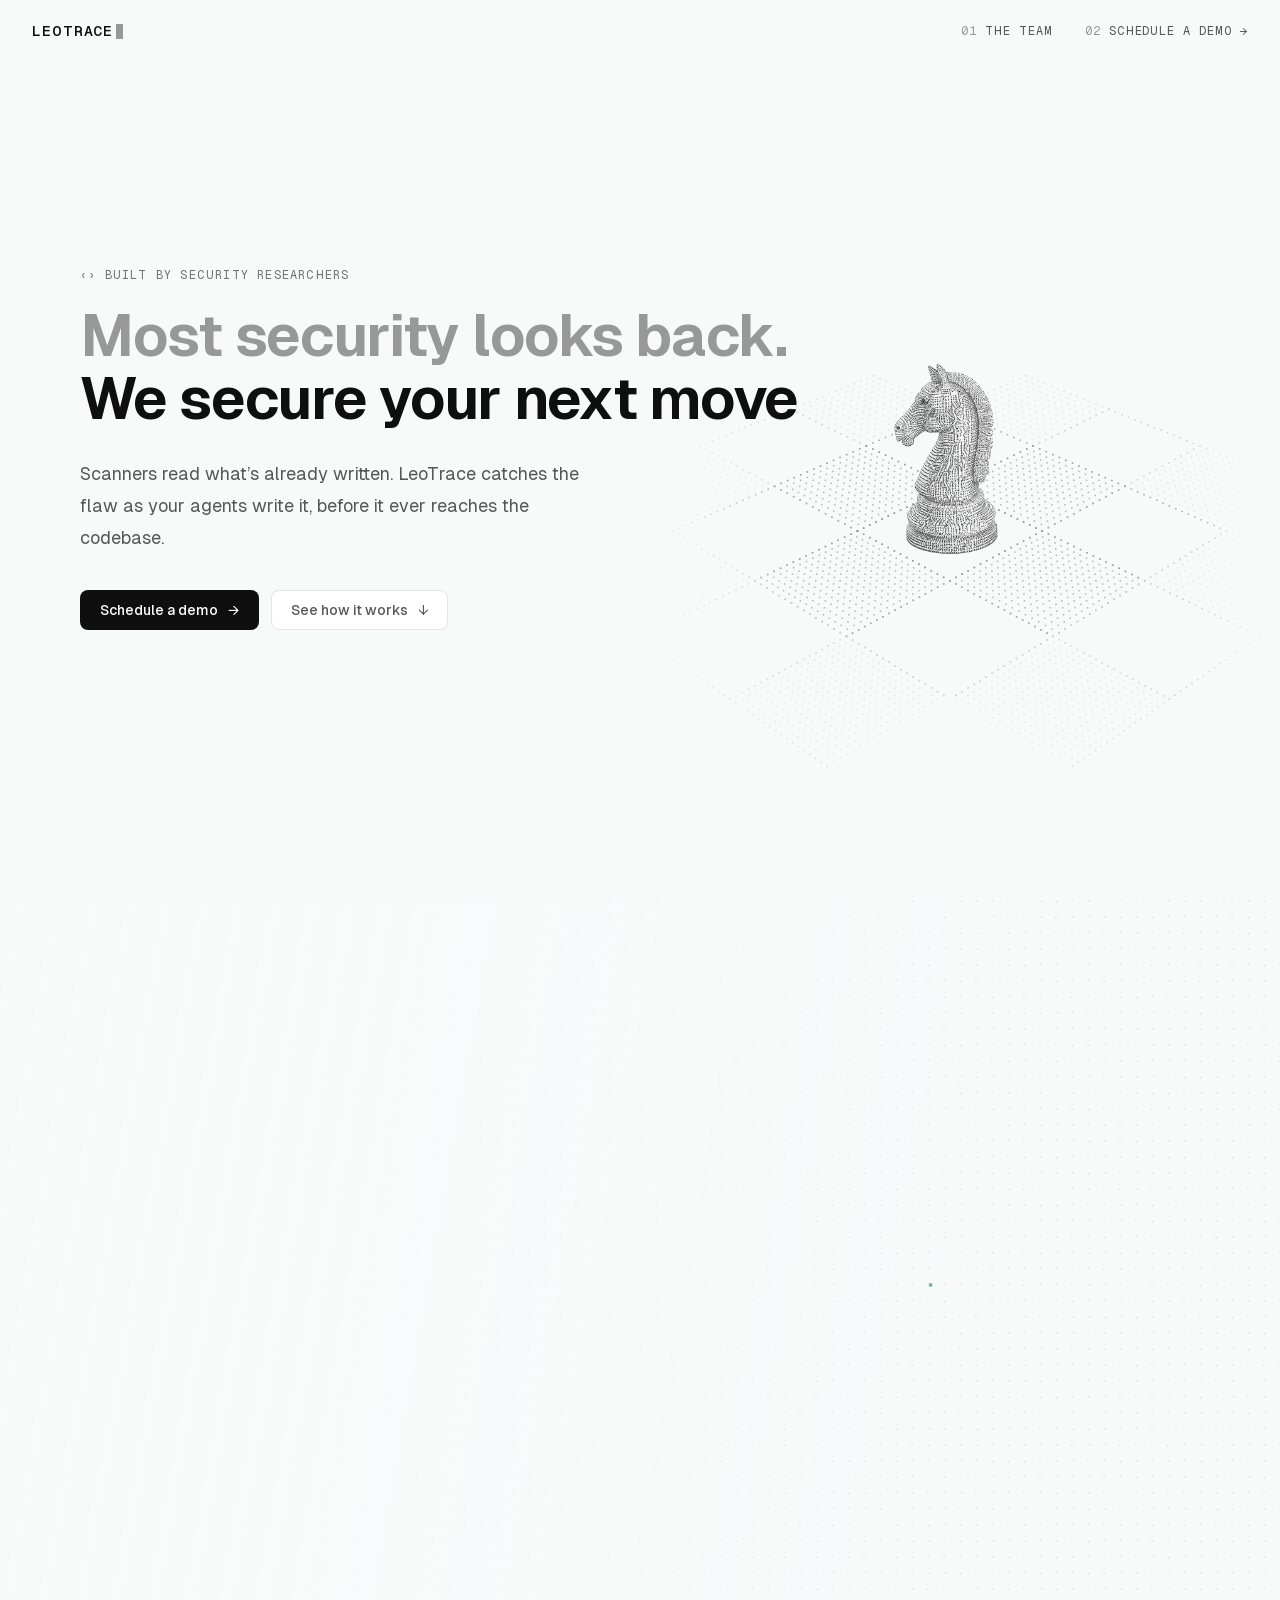
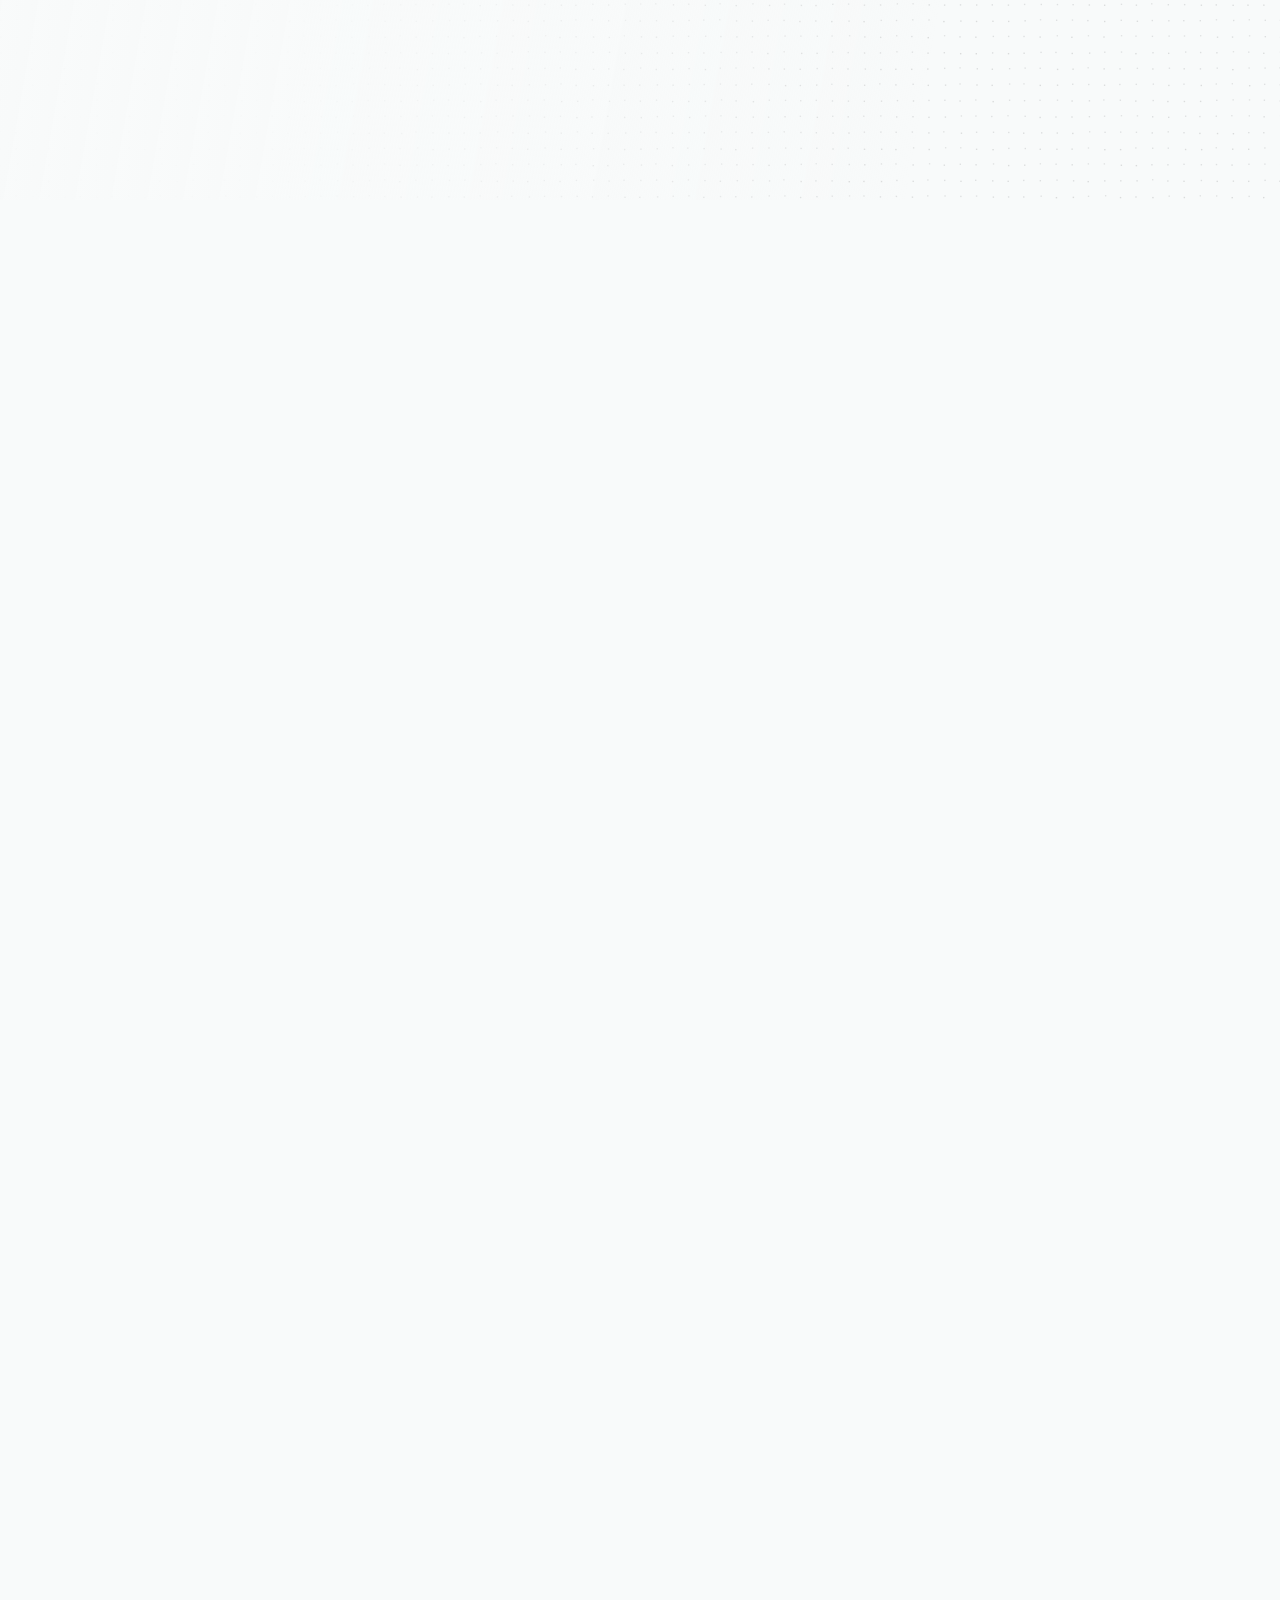
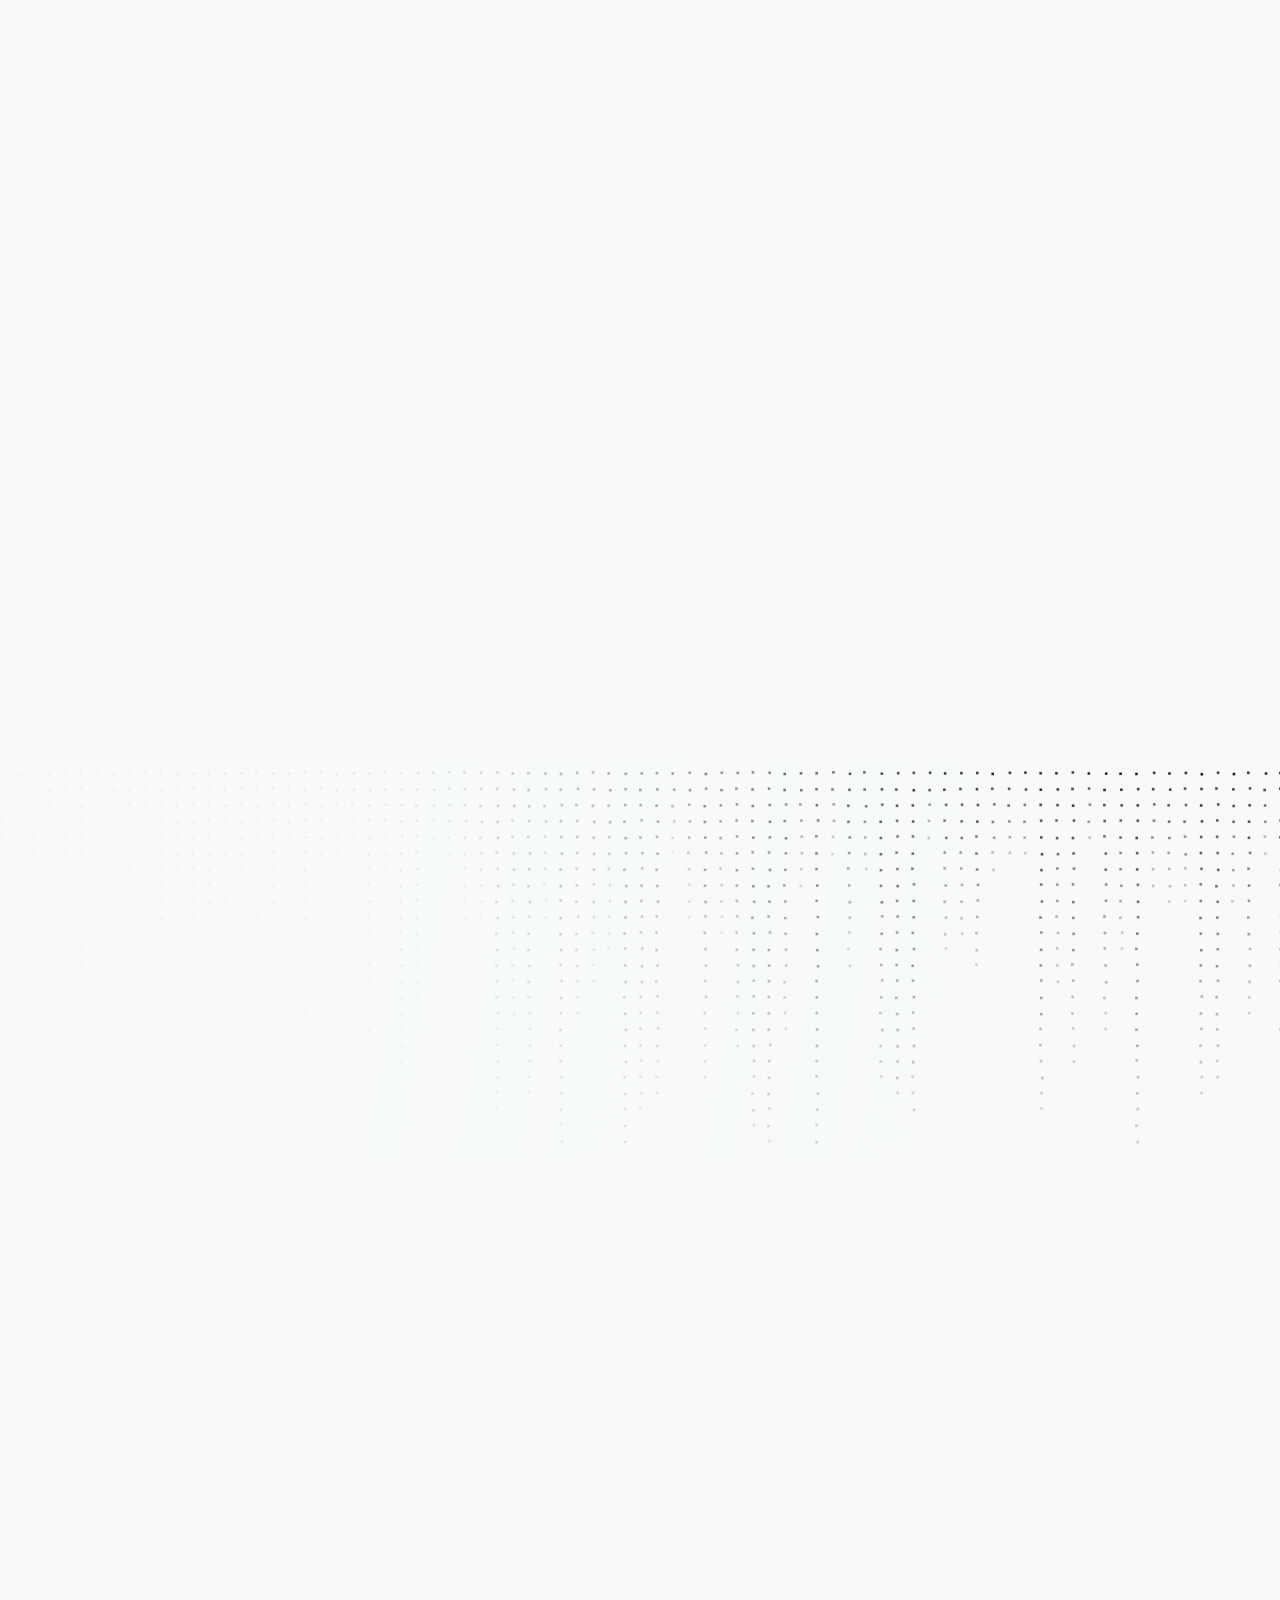
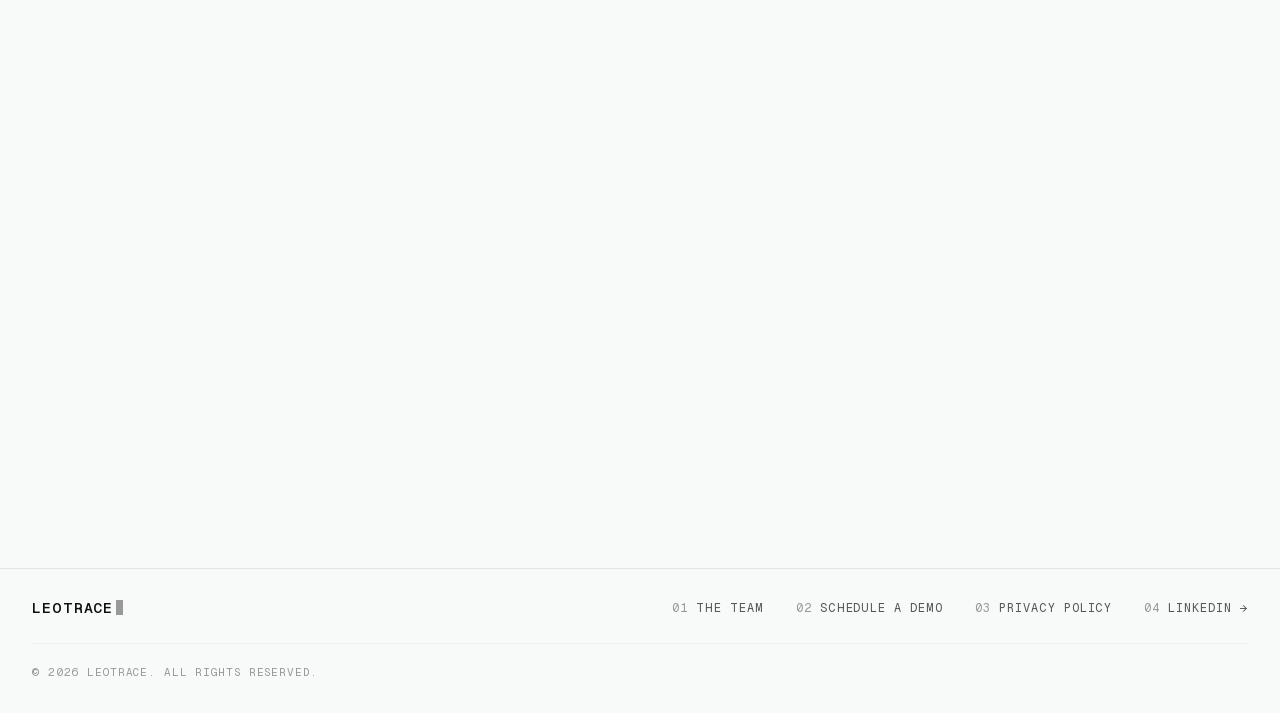
==== index.html @ 584cfd4f "Hero paths: animate together, traced targets, drop label + grey overlap Refine the move-paths animat" ====
<!doctype html>
<!-- LeoTrace marketing site · hand-authored static build -->
<html lang="en">
<head>
  <meta charset="utf-8">
  <meta name="viewport" content="width=device-width, initial-scale=1">
  <meta http-equiv="Content-Security-Policy"
        content="default-src 'none'; script-src 'self'; style-src 'self'; img-src 'self'; font-src 'self'; connect-src 'self'; base-uri 'none'; form-action 'none'">
  <title>LeoTrace — We secure your next move</title>
  <meta name="description" content="Scanners read what's already written. LeoTrace catches the flaw as your agents write it, before it ever reaches the codebase.">
  <link rel="icon" href="assets/favicon.svg" type="image/svg+xml">
  <link rel="stylesheet" href="css/styles.css?v=34">
  <script type="module" src="js/main.js?v=34"></script>
</head>
<body id="top">

  <header class="nav">
    <button class="nav__burger" type="button" aria-expanded="false" aria-controls="nav-menu" aria-label="Menu">
      <span></span><span></span>
    </button>
    <a class="wordmark" href="#top">LEOTRACE<span class="cursor" aria-hidden="true"></span></a>
    <nav class="nav__menu" id="nav-menu" aria-label="Primary">
      <a class="nav__link" href="/team/"><span class="nav__num">01</span>The team</a>
      <a class="nav__link" href="/demo/"><span class="nav__num">02</span>Schedule a demo<span class="nav__arrow">→</span></a>
    </nav>
  </header>

  <main>

    <!-- 02 · Hero -->
    <section class="hero" id="hero" data-section>
      <div class="hero__sticky">
        <canvas class="hero__canvas" id="hero-canvas" aria-hidden="true"></canvas>
        <div class="container hero__content">
        <p class="eyebrow" data-reveal>‹› Built by security researchers</p>
        <h1 class="display">
          <span class="line"><span class="line__inner is-muted">Most security looks back.</span></span>
          <span class="line"><span class="line__inner">We secure your next move</span></span>
        </h1>
        <p class="lead hero__sub" data-reveal>Scanners read what&rsquo;s already written. LeoTrace catches the flaw as your agents write it, before it ever reaches the codebase.</p>
        <div class="cta-row" data-reveal>
          <a class="btn btn--solid" href="/demo/">Schedule a demo<span class="btn__glyph">→</span></a>
          <a class="btn btn--ghost" href="#issue">See how it works<span class="btn__glyph">↓</span></a>
        </div>
        </div>
      </div>
    </section>

    <!-- 03 · The issue -->
    <section class="issue" id="issue" data-section>
      <div class="issue__sticky">
        <canvas class="issue__canvas" id="spread-canvas" aria-hidden="true"></canvas>
        <div class="issue__fade" aria-hidden="true"></div>
        <div class="container issue__grid">
          <div class="issue__copy">
            <p class="eyebrow" data-reveal>‹› At agent speed</p>
            <h2 class="heading">
              <span class="line"><span class="line__inner is-muted">A flaw doesn&rsquo;t stay one flaw.</span></span>
              <span class="line"><span class="line__inner">It becomes the pattern.</span></span>
            </h2>
            <ol class="points">
              <li class="point" data-point>
                <span class="point__num">01</span>
                <div class="point__text">
                  <h3 class="point__title">Agents build from context</h3>
                  <p class="point__body">Agents read your code and copy how it&rsquo;s already done. That&rsquo;s what makes them fast.</p>
                </div>
              </li>
              <li class="point" data-point>
                <span class="point__num">02</span>
                <div class="point__text">
                  <h3 class="point__title">One flaw becomes the pattern</h3>
                  <p class="point__body">So one insecure assumption becomes the template, reproduced across hundreds of files before anyone reviews a line.</p>
                </div>
              </li>
              <li class="point" data-point>
                <span class="point__num">03</span>
                <div class="point__text">
                  <h3 class="point__title">Reviewing after is too late</h3>
                  <p class="point__body">Security as an afterthought worked when humans wrote every line. At agent speed, the afterthought is already the architecture.</p>
                </div>
              </li>
            </ol>
          </div>
        </div>
        <div class="issue__telemetry">
          <span class="telemetry" id="issue-step">01 / 03</span>
          <div class="issue__bar" aria-hidden="true"><div class="issue__bar-fill" id="issue-bar"></div></div>
          <span class="telemetry">Spread <span class="mono is-red" id="spread-pct">00%</span></span>
        </div>
      </div>
    </section>

    <!-- 04 · The solution -->
    <section class="solution" id="solution" data-section>
      <canvas class="solution__carryover" id="carryover-canvas" aria-hidden="true"></canvas>
      <div class="solution__sticky">
      <div class="container">
        <p class="eyebrow" data-reveal>‹› The solution</p>
        <h2 class="heading">
          <span class="line"><span class="line__inner is-muted">Evolve your security with every line.</span></span>
          <span class="line"><span class="line__inner">Three products, one compounding system.</span></span>
        </h2>
        <div class="cards">
          <article class="card" data-card="prevent">
            <div class="card__graphic"><svg id="g-prevent" viewBox="0 0 240 240" role="img" aria-label="Vertical streams rise; most are stopped mid-way, one clean stream reaches the top."></svg></div>
            <div class="card__meta"><span class="card__num">01</span><h3 class="card__name">LeoPrevent</h3></div>
            <p class="card__body">Fixes flaws inside the coding agent, before the developer sees &ldquo;done.&rdquo;</p>
          </article>
          <article class="card" data-card="bench">
            <div class="card__graphic"><svg id="g-bench" viewBox="0 0 240 240" role="img" aria-label="Three ranked horizontal bars of different lengths; the top bar leads."></svg></div>
            <div class="card__meta"><span class="card__num">02</span><h3 class="card__name">LeoBench</h3></div>
            <p class="card__body">Measures how securely every AI coding agent writes code.</p>
          </article>
          <article class="card" data-card="reveal">
            <div class="card__graphic"><svg id="g-reveal" viewBox="0 0 240 240" role="img" aria-label="A marker travels a winding, checkpointed track, clearing stages as it climbs."></svg></div>
            <div class="card__meta"><span class="card__num">03</span><h3 class="card__name">LeoReveal</h3></div>
            <p class="card__body">Trains engineers to reason about insecure code, with evidence for leadership.</p>
          </article>
        </div>
      </div>
      </div>
    </section>

    <!-- 05 · The results -->
    <section class="results" id="results" data-section>
      <div class="results__sticky">
      <div class="container results__grid">
        <div class="results__copy">
          <p class="eyebrow" data-reveal>‹› The results</p>
          <h2 class="heading">
            <span class="line"><span class="line__inner is-muted">Ship at the speed AI gave you.</span></span>
            <span class="line"><span class="line__inner">Without the risk it brought.</span></span>
          </h2>
          <div class="results__proof" data-reveal>
            <p class="results__body">Same model, same prompt, LeoTrace the only variable. Every agent shipped fewer flaws.</p>
            <p class="telemetry results__foot">Across 33 real-world tasks</p>
          </div>
        </div>
        <figure class="results__ring">
          <canvas id="ring-results" aria-hidden="true"></canvas>
          <figcaption class="results__centre" data-reveal>
            <span class="results__figure">60&ndash;90<span class="results__pct">%</span></span>
            <span class="results__label">Fewer vulnerabilities</span>
            <span class="results__sub"><span class="mono">≈10s</span> fix time</span>
          </figcaption>
        </figure>
      </div>
      </div>
    </section>

    <!-- 06 · The CTA -->
    <section class="cta" id="cta" data-section>
      <canvas class="cta__canvas" id="cta-canvas" aria-hidden="true"></canvas>
      <div class="container cta__content">
        <p class="eyebrow" data-reveal>‹› It&rsquo;s your move</p>
        <h2 class="heading cta__headline" data-reveal>Since you arrived <span class="cta__num" data-hold id="cta-time">00:00</span> ago, one agent has written <span class="cta__num" data-hold>≈<span id="cta-lines">0</span></span> lines of code.</h2>
        <p class="cta__sub" data-reveal>That&rsquo;s one agent. Your team runs many at once and without LeoPrevent, they reproduce your flaws 60&ndash;90% of the time.</p>
        <div class="cta-row cta-row--centred" data-reveal>
          <a class="btn btn--solid" href="/demo/">Schedule a demo<span class="btn__glyph">→</span></a>
          <a class="btn btn--ghost" href="/team/">Meet the team</a>
        </div>
      </div>
    </section>

  </main>

  <footer class="footer">
    <div class="footer__row footer__row--nav">
      <a class="wordmark" href="#top">LEOTRACE<span class="cursor" aria-hidden="true"></span></a>
      <nav class="footer__nav" aria-label="Footer">
        <a class="nav__link" href="/team/"><span class="nav__num">01</span>The team</a>
        <a class="nav__link" href="/demo/"><span class="nav__num">02</span>Schedule a demo</a>
        <a class="nav__link" href="/privacy/"><span class="nav__num">03</span>Privacy policy</a>
        <a class="nav__link" href="https://www.linkedin.com/company/leotrace" rel="noopener"><span class="nav__num">04</span>LinkedIn<span class="nav__arrow">→</span></a>
      </nav>
    </div>
    <div class="footer__row footer__row--legal">
      <span class="footer__copyright">© 2026 LeoTrace. All rights reserved.</span>
    </div>
  </footer>

</body>
</html>
---- css/styles.css ----
/* ============================================================
   LeoTrace — marketing site 3.5
   Light-skin foundation: neutral ramp, luminance-step + hairline
   depth, colour only for status. Geist / Geist Mono, six roles.
   ============================================================ */

/* ---------- Fonts ---------- */

@font-face {
  font-family: "Geist";
  src: url("../fonts/Geist-Variable.woff2") format("woff2");
  font-weight: 100 900;
  font-style: normal;
  font-display: swap;
}

@font-face {
  font-family: "Geist Mono";
  src: url("../fonts/GeistMono-Variable.woff2") format("woff2");
  font-weight: 100 900;
  font-style: normal;
  font-display: swap;
}

/* ---------- Tokens ---------- */

:root {
  /* neutral light ramp — page near-white, surfaces rise toward pure white */
  --canvas: #f8fafa;
  --surface-1: #fbfcfc;
  --surface-2: #ffffff;
  --hairline: #e4e4e4;
  --hairline-faint: #eeefef;

  --text-1: #0f0f10;
  --text-2: #575757;
  --text-3: #737373;
  --text-4: #989898;

  /* the three-tone dot system */
  --dot-dark: #141415;
  --dot-mid: #8c8d8d;
  --dot-faint: #dcdddd;

  /* status — bright accent on near-neutral surface, never a flooded fill */
  --red: #d92c20;

  /* interaction + chrome tokens (dark pages override these) */
  --nav-veil: rgba(248, 250, 250, 0.7);
  --btn-solid-hover: #2a2a2c;
  --scrim-hover: rgba(15, 15, 16, 0.04);
  --scrim-selected: rgba(15, 15, 16, 0.08);
  --chip: #eeefef;
  --focus: #989898;
  --text-ghost: #989898;   /* placeholder / disabled text */

  --sans: "Geist", system-ui, -apple-system, sans-serif;
  --mono: "Geist Mono", ui-monospace, "SF Mono", monospace;

  --container: 1120px;
  --gutter: clamp(20px, 4vw, 64px);
  --chrome-pad: 32px;               /* nav + footer horizontal padding */
  --nav-h: 63px;                    /* bar height: 20px padding ×2 + content row */
  --section-gap: clamp(96px, 14vh, 176px);

  --ease-out: cubic-bezier(0.22, 0.61, 0.2, 1);
  /* the entrance grammar: slow, soft, settles gracefully — no overshoot */
  --reveal-ease: cubic-bezier(0.16, 1, 0.3, 1);
  --reveal-dur: 800ms;
}

/* ---------- Reset-ish ---------- */

*,
*::before,
*::after { box-sizing: border-box; }

@media (prefers-reduced-motion: no-preference) {
  html { scroll-behavior: smooth; }
}

body {
  margin: 0;
  background: var(--canvas);
  color: var(--text-1);
  font-family: var(--sans);
  font-size: 16px;
  line-height: 1.5;
  -webkit-font-smoothing: antialiased;
  text-rendering: optimizeLegibility;
}

h1, h2, h3, p, ol { margin: 0; }
ol { padding: 0; list-style: none; }
a { color: inherit; text-decoration: none; }
canvas { display: block; }
figure { margin: 0; }

.container {
  width: min(var(--container), 100% - 2 * var(--gutter));
  margin-inline: auto;
}

/* ---------- Type roles ---------- */

.display {
  font-weight: 650;
  font-size: clamp(42px, 4.6vw, 64px);
  line-height: 1.06;
  letter-spacing: -0.022em;
}

.heading {
  font-weight: 650;
  font-size: clamp(32px, 3.4vw, 46px);
  line-height: 1.12;
  letter-spacing: -0.018em;
}

.is-muted { color: var(--text-4); }

.lead {
  font-size: 18px;
  line-height: 32px;
  color: var(--text-2);
}

.eyebrow {
  font-family: var(--mono);
  font-weight: 400;
  font-size: 12px;
  line-height: 1;
  letter-spacing: 0.1em;
  text-transform: uppercase;
  color: var(--text-3);
}

.telemetry {
  font-family: var(--mono);
  font-weight: 400;
  font-size: 11px;
  line-height: 1;
  letter-spacing: 0.08em;
  text-transform: uppercase;
  color: var(--text-4);
}

.mono { font-family: var(--mono); font-weight: 400; }
.is-red { color: var(--red); }

/* ---------- Buttons (utility role: Geist 500) ---------- */

.btn {
  display: inline-flex;
  align-items: center;
  gap: 10px;
  font-family: var(--sans);
  font-weight: 500;
  font-size: 14px;
  line-height: 1;
  padding: 13px 20px;
  border-radius: 8px;
  transition: background-color 140ms var(--ease-out), color 140ms var(--ease-out);
}

.btn__glyph { font-weight: 400; }

.btn--solid {
  background: var(--text-1);
  color: var(--surface-2);
}

.btn--solid:hover { background: var(--btn-solid-hover); }

.btn--ghost {
  background: var(--surface-2);
  color: var(--text-2);
  box-shadow: inset 0 0 0 1px var(--hairline);
}

.btn--ghost:hover { color: var(--text-1); }

.cta-row {
  display: flex;
  flex-wrap: wrap;
  gap: 12px;
}

.cta-row--centred { justify-content: center; }

/* ---------- Wordmark + terminal cursor ---------- */

.wordmark {
  font-family: var(--mono);
  font-weight: 600;
  font-size: 15px;
  letter-spacing: 0.06em;
  color: var(--text-1);
  display: inline-flex;
  align-items: center;
}

.cursor {
  display: inline-block;
  width: 7px;
  height: 15px;
  margin-left: 3px;
  background: var(--text-4); /* muted — clearly lighter than the wordmark */
}

/* nav and footer cursors blink identically — a slow, eased fade */
@media (prefers-reduced-motion: no-preference) {
  .cursor { animation: blink 1.5s ease-in-out infinite; }
}

@keyframes blink { 50% { opacity: 0; } }

/* ---------- Nav ---------- */

.nav {
  position: sticky;
  top: 0;
  z-index: 100;
  display: flex;
  align-items: center;
  justify-content: space-between;
  min-height: 18px;
  padding: 20px var(--chrome-pad);
  background: var(--nav-veil);
  -webkit-backdrop-filter: blur(12px);
  backdrop-filter: blur(12px);
}

/* hide on scroll-down, return on scroll-up */
.nav.is-hidden { transform: translateY(-100%); }

@media (prefers-reduced-motion: no-preference) {
  .nav { transition: transform 220ms var(--ease-out); }
}

.nav__menu {
  display: flex;
  align-items: center;
  gap: 32px;
}

.nav__link {
  font-family: var(--mono);
  font-weight: 400;
  font-size: 12px;
  letter-spacing: 0.08em;
  text-transform: uppercase;
  color: var(--text-2);
  display: inline-flex;
  align-items: baseline;
  transition: color 140ms var(--ease-out);
}

.nav__link:hover { color: var(--text-1); }

.nav__num {
  color: var(--text-4);
  margin-right: 8px;
  transition: color 140ms var(--ease-out);
}

.nav__link:hover .nav__num { color: var(--text-2); }

.nav__arrow { margin-left: 8px; }

.nav__burger {
  display: none;
  flex-direction: column;
  justify-content: center;
  gap: 5px;
  width: 32px;
  height: 32px;
  padding: 6px;
  border: 0;
  background: none;
  cursor: pointer;
}

.nav__burger span {
  display: block;
  height: 1.5px;
  width: 100%;
  background: var(--text-1);
  transition: transform 160ms var(--ease-out);
}

/* ---------- Section entrance grammar (shared, defined once) ----------
   Eyebrow → headline lines → supporting copy: each fades in while
   rising gently (~20px), slow and eased, staggered in reading order.
   One-shot: sections gain .is-in the first time they enter the
   viewport and never lose it. JS staggers via transition-delay. */

.line { display: block; }
.line__inner { display: block; }

@media (prefers-reduced-motion: no-preference) {
  /* blocks: eyebrow + supporting copy */
  [data-section] [data-reveal]:not(.is-split),
  [data-section] .line__inner:not(.is-split) {
    opacity: 0;
    transform: translateY(20px);
    transition:
      opacity var(--reveal-dur) var(--reveal-ease),
      transform var(--reveal-dur) var(--reveal-ease);
  }

  [data-section].is-in [data-reveal]:not(.is-split),
  [data-section].is-in .line__inner:not(.is-split) {
    opacity: 1;
    transform: none;
  }

  /* headline words: each word rises on its own beat */
  [data-section] .w {
    display: inline-block;
    opacity: 0;
    transform: translateY(0.55em);
    transition:
      opacity var(--reveal-dur) var(--reveal-ease),
      transform var(--reveal-dur) var(--reveal-ease);
  }

  [data-section].is-in .w {
    opacity: 1;
    transform: none;
  }
}

/* ============================================================
   02 · Hero — full viewport; text hard-left, piece low-right
   ============================================================ */

.hero {
  position: relative;
  /* the translucent bar overlays the hero, so the hero owns the full
     viewport and its content centres on the screen, not below the bar */
  margin-top: calc(-1 * var(--nav-h));
  height: 100vh;
  height: 100svh;
}

.hero__sticky {
  height: 100%;
  display: flex;
  align-items: center;
  overflow: hidden;
}

.hero__canvas {
  position: absolute;
  inset: 0;
  width: 100%;
  height: 100%;
  pointer-events: none;
}

.hero__content {
  position: relative;
  z-index: 1;
  padding-block: 96px;
}

.hero .display { margin-top: 24px; }

.hero__sub {
  margin-top: 28px;
  max-width: 42ch;
}

.hero .cta-row { margin-top: 36px; }

/* ============================================================
   03 · The issue — pinned scroll sequence
   ============================================================ */

.issue {
  /* tall body: the extra length is the scrub distance */
  height: 340vh;
}

.issue__sticky {
  position: sticky;
  top: 0;
  height: 100vh;
  height: 100svh;
  display: flex;
  flex-direction: column;
  justify-content: center;
  overflow: hidden;
}

.issue__grid {
  position: relative; /* copy sits above the field + scrim */
  z-index: 1;
  display: grid;
  grid-template-columns: minmax(0, 30rem) minmax(0, 1fr);
  gap: clamp(32px, 6vw, 96px);
  align-items: center;
  flex: 1;
  min-height: 0;
  padding-top: 66px; /* clear the nav */
}

.heading + .points,
.issue .heading { margin-top: 24px; }

.points { margin-top: 40px; }

/* each point block carries its own short left rule — three separate
   segments, one per block, as in the reference frame */
.point {
  display: flex;
  gap: 20px;
  padding: 4px 0 4px 24px;
  border-left: 1px solid var(--hairline);
}

.point + .point { margin-top: 32px; }

.point__num {
  font-family: var(--mono);
  font-size: 12px;
  letter-spacing: 0.08em;
  color: var(--text-4);
  padding-top: 4px;
}

.point__title {
  font-weight: 600;
  font-size: 16px;
  line-height: 24px;
}

.point__body {
  margin-top: 6px;
  font-size: 14px;
  line-height: 20px;
  color: var(--text-3);
  max-width: 40ch;
}

/* scrubbed accumulation — driven by .is-on from JS */
@media (prefers-reduced-motion: no-preference) {
  .point {
    opacity: 0;
    transform: translateY(12px);
    transition: opacity 220ms var(--ease-out), transform 220ms var(--ease-out);
  }

  .point.is-on {
    opacity: 1;
    transform: none;
  }
}

/* the spread field runs full-bleed behind the frame */
.issue__canvas {
  position: absolute;
  inset: 0;
  width: 100%;
  height: 100%;
}

/* readability scrim — particles fall off softly behind the copy */
.issue__fade {
  position: absolute;
  inset: 0;
  pointer-events: none;
  background: linear-gradient(
    100deg,
    rgba(248, 250, 250, 0.97) 0%,
    rgba(248, 250, 250, 0.92) 30%,
    rgba(248, 250, 250, 0.55) 50%,
    rgba(248, 250, 250, 0) 74%
  );
}

/* full-width telemetry strip, aligned to the nav's chrome padding.
   A HUD of the pinned frame: fades in when the pin engages, resolves
   away (line retracting) before the pin releases — never a stray line
   drifting between sections. */
.issue__telemetry {
  position: relative;
  z-index: 1;
  display: flex;
  align-items: center;
  gap: 24px;
  padding: 20px var(--chrome-pad);
  opacity: 0;
}

.issue__telemetry.is-live { opacity: 1; }

.issue__telemetry.is-done .issue__bar { transform: scaleX(0); }

@media (prefers-reduced-motion: no-preference) {
  .issue__telemetry { transition: opacity 220ms var(--ease-out); }

  .issue__bar {
    transform-origin: left;
    transition: transform 260ms var(--ease-out);
  }
}

.issue__bar {
  flex: 1;
  height: 1px;
  background: var(--hairline);
}

.issue__bar-fill {
  height: 100%;
  width: 0%;
  background: var(--text-1);
}

/* ============================================================
   04 · The solution — three cards, one system
   ============================================================ */

.solution {
  position: relative;
  /* own stacking context: the carry-over strip and its scrim live on
     negative z, so no engine can ever paint them over the content */
  isolation: isolate;
}

.solution__sticky {
  position: relative;
  z-index: 2; /* content always paints above the dot strip + gradient */
  padding-block: var(--section-gap);
}

/* pinned sequence: a light pin — enough scroll for the three cards to
   land one by one, without demanding a workout. The page releases once
   the third graphic completes. */
@media (min-width: 821px) and (prefers-reduced-motion: no-preference) {
  .solution { height: 220vh; }

  .solution__sticky {
    position: sticky;
    top: 0;
    height: 100vh;
    height: 100svh;
    display: flex;
    align-items: center; /* eyebrow + headline + cards centred as one block */
    overflow: hidden;
    padding-block: 0;
  }
}

/* the issue's matrix carries over the boundary, easing out on-grid */
.solution__carryover {
  position: absolute;
  z-index: -2; /* behind everything in the section */
  top: 0;
  left: 0;
  width: 100%;
  height: min(44vh, 400px);
  pointer-events: none;
}

/* the same readability scrim as section 2, carried through — above the
   matrix strip, below all content */
.solution::after {
  content: '';
  position: absolute;
  z-index: -1;
  top: 0;
  left: 0;
  width: 100%;
  height: min(44vh, 400px);
  pointer-events: none;
  background: linear-gradient(
    100deg,
    rgba(248, 250, 250, 0.97) 0%,
    rgba(248, 250, 250, 0.92) 30%,
    rgba(248, 250, 250, 0.55) 50%,
    rgba(248, 250, 250, 0) 74%
  );
}


.solution .heading { margin-top: 24px; } /* same eyebrow→headline gap as the other sections */

.cards {
  display: grid;
  grid-template-columns: repeat(3, 1fr);
  gap: 24px;
  margin-top: 56px;
}

.card {
  background: var(--surface-2);
  border: 1px solid var(--hairline);
  border-radius: 12px;
  padding: 12px 12px 28px;
}

@media (prefers-reduced-motion: no-preference) {
  .card {
    opacity: 0;
    transform: translateY(44px);
    transition: opacity 480ms var(--ease-out), transform 480ms var(--ease-out);
  }

  .card.is-in {
    opacity: 1;
    transform: none;
  }
}

.card__graphic {
  background: var(--surface-1);
  border: 1px solid var(--hairline-faint);
  border-radius: 8px;
  overflow: hidden;
}

.card__graphic svg {
  display: block;
  width: 100%;
  height: auto;
}

.card__meta {
  display: flex;
  align-items: baseline;
  gap: 10px;
  margin-top: 24px;
  padding-inline: 8px;
}

.card__num {
  font-family: var(--mono);
  font-size: 12px;
  letter-spacing: 0.08em;
  color: var(--text-4);
}

.card__name {
  font-weight: 600;
  font-size: 16px;
}

.card__body {
  margin-top: 10px;
  padding-inline: 8px;
  font-size: 14px;
  line-height: 20px;
  color: var(--text-3);
}

/* ============================================================
   05 · The results — copy left, one encoded ring right
   ============================================================ */

/* pinned like the other set pieces: the sticky inner owns a full
   viewport while the section provides ~100vh of runway, so the frame
   holds perfectly still while the entrance plays (and the scroll gate
   in results.js clamps invisibly inside the pin) */
.results { height: 200vh; }

.results__sticky {
  position: sticky;
  top: 0;
  height: 100vh;
  height: 100svh;
  display: flex;
  align-items: center;
}

.results__grid {
  display: grid;
  grid-template-columns: minmax(0, 1fr) auto;
  align-items: center;
  gap: clamp(48px, 7vw, 96px);
}

/* measure tuned so each line breaks mid-thought, no widowed word:
   "Ship at the speed / AI gave you. / Without the risk it / brought." */
.results .heading { margin-top: 24px; max-width: 13ch; }

/* proof block: hairline rule + space, no index */
.results__proof {
  margin-top: 40px;
  border-left: 1px solid var(--hairline);
  padding-left: 20px;
  max-width: 36ch;
}

.results__body {
  font-size: 16px;
  line-height: 26px;
  color: var(--text-2);
}

.results__foot {
  display: block;
  margin-top: 16px;
}

.results__ring {
  position: relative;
  width: min(440px, 82vw);
  aspect-ratio: 1;
}

.results__ring canvas {
  position: absolute;
  inset: 0;
  width: 100%;
  height: 100%;
}

/* the copy stack in the ring centre */
.results__centre {
  position: absolute;
  inset: 0;
  display: flex;
  flex-direction: column;
  align-items: center;
  justify-content: center;
  text-align: center;
  gap: 10px;
}

.results__figure {
  font-family: var(--mono);
  font-weight: 500;
  font-size: clamp(44px, 4.5vw, 58px);
  line-height: 1;
  letter-spacing: -0.02em;
  color: var(--text-1);
}

.results__pct {
  font-size: 0.45em;
  vertical-align: super;
  letter-spacing: 0;
}

.results__label {
  font-weight: 600;
  font-size: 16px;
  color: var(--text-1);
}

.results__sub {
  font-size: 13px;
  color: var(--text-3);
}

.results__sub .mono { font-size: 13px; }

/* ============================================================
   06 · The CTA — live counter over a rising field
   ============================================================ */

.cta {
  position: relative;
  min-height: 92vh;
  min-height: 92svh;
  display: flex;
  align-items: center;
  justify-content: center;
  overflow: hidden;
  padding-block: var(--section-gap);
}

.cta__canvas {
  position: absolute;
  inset: auto 0 0 0;
  width: 100%;
  height: 46%;
  pointer-events: none;
}

.cta__content {
  position: relative;
  z-index: 1;
  display: flex;
  flex-direction: column;
  align-items: center;
  text-align: center;
}

/* the section-header two-tone, inline: copy in the same muted grey as
   the other headlines' first lines, the two live counters in the dark
   tone — size and weight identical to every other .heading */
.cta__headline {
  margin-top: 24px;
  max-width: 22ch;
  color: var(--text-4);
}

/* tabular figures: every digit the same width, so the headline doesn't
   reflow on each tick of the live counters */
.cta__num { color: var(--text-1); font-variant-numeric: tabular-nums; }

.cta__sub {
  margin-top: 24px;
  font-size: 14px;
  line-height: 20px;
  color: var(--text-3);
  max-width: 52ch;
}

.cta .cta-row { margin-top: 36px; }

/* ---------- Footer ---------- */

.footer {
  border-top: 1px solid var(--hairline);
  padding: 28px var(--chrome-pad) 32px;
  background: var(--canvas);
}

.footer__row {
  display: flex;
  align-items: center;
  justify-content: space-between;
  gap: 24px;
  flex-wrap: wrap;
}

.footer__row--legal {
  margin-top: 24px;
  padding-top: 20px;
  border-top: 1px solid var(--hairline-faint);
}

.footer__nav {
  display: flex;
  align-items: center;
  gap: 32px;
}

.footer__copyright {
  font-family: var(--mono);
  font-size: 11px;
  letter-spacing: 0.08em;
  text-transform: uppercase;
  color: var(--text-4);
}

/* ============================================================
   Mobile — fluid down from 1120
   ============================================================ */

@media (max-width: 820px) {
  :root {
    --chrome-pad: 22px;
    --nav-h: 72px; /* burger row: 32px + 20px padding ×2 */
  }

  /* logo + left-aligned hamburger */
  .nav {
    justify-content: flex-start;
    gap: 16px;
  }

  .nav__burger { display: flex; }

  .nav__menu {
    display: none;
    position: absolute;
    top: 100%;
    left: 0;
    right: 0;
    flex-direction: column;
    align-items: flex-start;
    gap: 0;
    background: var(--surface-2);
    border-bottom: 1px solid var(--hairline);
    padding: 8px var(--chrome-pad);
  }

  .nav.is-open .nav__menu { display: flex; }

  .nav__menu .nav__link {
    padding: 14px 0;
    width: 100%;
  }

  .nav.is-open .nav__burger span:first-child { transform: translateY(3.25px) rotate(45deg); }
  .nav.is-open .nav__burger span:last-child { transform: translateY(-3.25px) rotate(-45deg); }

  /* full-bleed environment behind the copy; the floor sits low so the
     text keeps its own space */
  .hero__content { padding-block: calc(var(--nav-h) + 24px) 40vh; }

  .heading { font-size: 28px; }

  .issue { height: 300vh; }

  .issue__grid {
    grid-template-columns: 1fr;
    gap: 16px;
    align-content: start;
    overflow: hidden;
    padding-top: 84px;
  }

  /* text spans the full width on mobile — protect from the top down */
  .issue__fade,
  .solution::after {
    background: linear-gradient(
      to bottom,
      rgba(248, 250, 250, 0.96) 0%,
      rgba(248, 250, 250, 0.9) 55%,
      rgba(248, 250, 250, 0.4) 78%,
      rgba(248, 250, 250, 0) 100%
    );
  }

  .points { margin-top: 16px; }
  .point + .point { margin-top: 20px; }
  .point__body { max-width: none; }

  .cards { grid-template-columns: 1fr; }

  /* stack: copy first, the ring beneath — taller than a viewport, so
     the pin comes off and the section flows normally (no gate either) */
  .results { height: auto; padding-block: var(--section-gap); }
  .results__sticky { position: static; height: auto; display: block; }
  .results__grid { grid-template-columns: 1fr; gap: 56px; }
  .results__ring { margin-inline: auto; }

  .cta__headline { max-width: none; }

  .footer__row,
  .footer__nav {
    flex-direction: column;
    align-items: flex-start;
    gap: 16px;
  }
}

/* ============================================================
   About / team page — two sections between the shared chrome.
   Everything below is additive: new classes only, on the same
   tokens, type roles and rhythm as the homepage.
   ============================================================ */

/* the page you're on reads in ink, like a hovered link at rest */
.nav__link[aria-current="page"] { color: var(--text-1); }
.nav__link[aria-current="page"] .nav__num { color: var(--text-2); }

.team,
.numbers {
  position: relative;
  padding-block: var(--section-gap);
  overflow: hidden; /* the dot patches bleed off the page edges */
}

/* the opening section sits tighter under the bar, so the headline and
   both cards land comfortably inside the first viewport */
.team { padding-block-start: 64px; }

.team .heading,
.numbers .heading { margin-top: 24px; }

/* soft halftone patches at the edges, drawn with the site's dot system */
.about-dots {
  position: absolute;
  aspect-ratio: 1;
  pointer-events: none;
}

.about-dots--a { top: 32px; right: -140px; width: min(520px, 55vw); }
.about-dots--b { bottom: -140px; left: -180px; width: min(520px, 55vw); }
.about-dots--c { top: 34%; right: -160px; width: min(520px, 55vw); }

/* ---------- Profile cards: one card, two states ---------- */

.profiles {
  display: grid;
  grid-template-columns: repeat(2, minmax(0, 1fr));
  gap: 12px;
  margin-top: 48px;
}

/* outer shell is invisible at rest so the hover outline never shifts */
.profile {
  position: relative;
  border: 1px solid transparent;
  border-radius: 20px;
  padding: 6px;
  transition: border-color 140ms var(--ease-out);
}

.profile:hover,
.profile:focus-within { border-color: var(--hairline); }

.profile__card {
  background: var(--surface-2);
  border: 1px solid var(--hairline);
  border-radius: 14px;
  padding: 6px;
}

.profile__media {
  border-radius: 8px;
  overflow: hidden;
  background: var(--hairline-faint);
  aspect-ratio: 463 / 400;
}

.profile__media img {
  display: block;
  width: 100%;
  height: 100%;
  object-fit: cover;
  object-position: top;
}

.profile__meta { padding: 10px 8px 6px; }

.profile__id {
  display: flex;
  align-items: baseline;
  gap: 8px;
}

.profile__num {
  font-family: var(--mono);
  font-size: 12px;
  letter-spacing: 0.08em;
  color: var(--text-4);
}

.profile__name {
  font-weight: 600;
  font-size: 16px;
}

.profile__row {
  margin-top: 8px;
  display: flex;
  justify-content: space-between;
  align-items: baseline;
}

.profile__role,
.profile__link {
  font-family: var(--mono);
  font-size: 12px;
  letter-spacing: 0.08em;
  text-transform: uppercase;
  color: var(--text-3);
}

.profile__link { transition: color 140ms var(--ease-out); }

/* the whole card is the link */
.profile__link::after {
  content: "";
  position: absolute;
  inset: 0;
}

.profile:hover .profile__link,
.profile:focus-within .profile__link {
  text-decoration: underline;
  text-underline-offset: 3px;
  color: var(--text-1);
}

.profile__arrow { margin-left: 6px; }

/* ---------- The stats block: dashed frame, live numbers ---------- */

.figures {
  position: relative;
  margin-top: 64px;
  display: grid;
  grid-template-columns: repeat(6, minmax(0, 1fr));
  border: 1px dashed var(--hairline);
}

.figures__corner {
  position: absolute;
  font-family: var(--mono);
  font-size: 12px;
  line-height: 1;
  color: var(--text-4);
  background: var(--canvas);
  padding: 2px 3px;
}

.figures__corner--tl { top: -8px; left: -7px; }
.figures__corner--tr { top: -8px; right: -7px; }
.figures__corner--bl { bottom: -8px; left: -7px; }
.figures__corner--br { bottom: -8px; right: -7px; }

.figure {
  grid-column: span 2;
  padding: 24px 24px 28px;
}

.figure--wide { grid-column: span 4; }
.figure--l { border-left: 1px dashed var(--hairline); }
.figure--t { border-top: 1px dashed var(--hairline); }

.figure__icon {
  display: block;
  color: var(--text-3);
}

.figure__label {
  margin-top: 14px;
  font-size: 13px;
  color: var(--text-3);
  max-width: 26ch;
}

/* the mono figure on the heading scale — smaller than the frame's PNG,
   at the heading weight so all five cells carry the same presence */
.figure__value {
  margin-top: 10px;
  font-family: var(--mono);
  font-weight: 650;
  font-size: clamp(32px, 3.4vw, 46px);
  line-height: 1.12;
  letter-spacing: -0.018em;
}

/* the one non-numeric cell: two-tone sans, same scale */
.figure__value--trust {
  font-family: var(--sans);
  font-weight: 650;
  letter-spacing: -0.018em;
}

@media (max-width: 820px) {
  .profiles,
  .figures { margin-top: 40px; }

  .profiles { grid-template-columns: 1fr; }

  .figures { grid-template-columns: 1fr; }

  .figure,
  .figure--wide { grid-column: auto; border-left: none; }

  .figure + .figure { border-top: 1px dashed var(--hairline); }

  .about-dots--b { display: none; }
}

/* ============================================================
   Privacy policy page — long-form legal copy on the type system,
   mono clause numbering, aligned dot-grid textures at the edges.
   Additive: new classes only.
   ============================================================ */

.privacy {
  position: relative;
  overflow: hidden; /* the grid textures bleed off the page edges */
}

/* a centred reading column — legal copy doesn't use the full container */
.privacy .container { width: min(640px, 100% - 2 * var(--gutter)); }

/* aligned dot grids — quieter, more regular than the halftone patches */
.privacy-grid {
  position: absolute;
  aspect-ratio: 1;
  pointer-events: none;
}

.privacy-grid--a { top: 40px; right: -150px; width: min(480px, 50vw); }
.privacy-grid--b { top: 34%; left: -170px; width: min(480px, 50vw); }
.privacy-grid--c { top: 72%; right: -150px; width: min(480px, 50vw); }

.privacy-header { padding-block: 64px 0; }

.privacy-header .heading { margin-top: 24px; }

.privacy-updated {
  display: block;
  margin-top: 16px;
}

.privacy-lead {
  margin-top: 24px;
  font-size: 16px;
  line-height: 26px;
  color: var(--text-2);
}

.privacy-clauses { padding-block: 24px var(--section-gap); }

/* clause: mono index in the gutter, content in a readable measure */
.clause {
  position: relative;
  display: grid;
  grid-template-columns: 48px minmax(0, 1fr);
  gap: 20px;
  margin-top: 56px;
}

.clause__num {
  font-family: var(--mono);
  font-size: 12px;
  line-height: 24px; /* sits on the title's first line */
  letter-spacing: 0.08em;
  color: var(--text-4);
}

.clause__text { min-width: 0; }

.clause__title {
  font-weight: 600;
  font-size: 16px;
  line-height: 24px;
}

.clause__subtitle {
  margin-top: 20px;
  font-weight: 600;
  font-size: 14px;
  color: var(--text-1);
}

.clause__text p,
.clause__text ul {
  margin: 12px 0 0;
  font-size: 14px;
  line-height: 22px;
  color: var(--text-3);
}

.clause__text ul {
  list-style: none;
  padding: 0;
}

.clause__text li {
  position: relative;
  padding-left: 16px;
}

.clause__text li + li { margin-top: 8px; }

/* the site's dot as a list marker */
.clause__text li::before {
  content: "";
  position: absolute;
  left: 2px;
  top: 9px;
  width: 3px;
  height: 3px;
  border-radius: 50%;
  background: var(--text-4);
}

.clause__text strong {
  font-weight: 600;
  color: var(--text-2);
}

.clause__text a {
  color: var(--text-1);
  text-decoration: underline;
  text-underline-offset: 3px;
  text-decoration-color: var(--hairline);
  transition: text-decoration-color 140ms var(--ease-out);
}

.clause__text a:hover { text-decoration-color: var(--text-1); }

@media (max-width: 820px) {
  .clause {
    grid-template-columns: 1fr;
    gap: 8px;
    margin-top: 44px;
  }

  .privacy-grid--b { display: none; }
}

/* ============================================================
   Dark theme — scoped token flip (colours only; the foundation,
   spacing, type and motion are identical). Applied per-page via
   <html data-theme="dark">. Values are the LeoTrace dark ramp:
   canvas grey/900, panels container/base, inputs container/raised,
   hairlines one step lighter than the surface they sit on.
   ============================================================ */

[data-theme="dark"] {
  --canvas: #0f0f10;            /* background/canvas */
  --surface-1: #181818;         /* container/base — cards, panels */
  --surface-2: #1e1f1f;         /* container/raised — inputs, nested */
  --hairline: #2a2a2a;          /* outline/default */
  --hairline-faint: #1e1f1f;    /* outline/subtle */

  --text-1: #ffffff;            /* foreground/primary */
  --text-2: #e4e4e4;            /* foreground/secondary */
  --text-3: #989898;            /* foreground/tertiary */
  --text-4: #737373;            /* foreground/quaternary */
  --text-ghost: #575757;        /* foreground/disabled */

  /* the dot system inverts: the "dark" (prominent) dot reads bright */
  --dot-dark: #989898;
  --dot-mid: #575757;
  --dot-faint: #2a2a2a;

  --red: #ea5557;               /* status/error accent */

  --nav-veil: rgba(15, 15, 16, 0.7);
  --btn-solid-hover: #e4e4e4;
  --scrim-hover: rgba(255, 255, 255, 0.04);    /* container/hover */
  --scrim-selected: rgba(255, 255, 255, 0.08); /* container/selected */
  --chip: #393939;              /* container/chip */
}

/* ============================================================
   Schedule a demo page — centred single column on the dark
   canvas, one form panel, dot fields flanking as depth.
   ============================================================ */

.demo {
  position: relative;
  overflow: hidden;
}

/* coded-environment dot fields, flanking left and right */
.demo-dots {
  position: absolute;
  inset-block: 0;
  width: min(30vw, 560px);
  pointer-events: none;
}

.demo-dots--left { left: 0; }
.demo-dots--right { right: 0; }

.demo-section {
  position: relative;
  padding-block: clamp(96px, 16vh, 208px) clamp(96px, 18vh, 240px);
  text-align: center;
}

.demo-section .container {
  display: flex;
  flex-direction: column;
  align-items: center;
}

.demo-section .display { margin-top: 24px; }

/* ---------- The form panel ---------- */

.demo-form {
  width: min(704px, 100%);
  margin-top: 56px;
  text-align: left;
}

.demo-panel {
  background: var(--surface-1);
  border: 1px solid var(--hairline-faint);
  border-radius: 14px;
  overflow: hidden;
}

.demo-field + .demo-field { border-top: 1px solid var(--hairline-faint); }

.demo-row {
  display: grid;
  grid-template-columns: 200px minmax(0, 1fr);
  align-items: center;
  transition: background-color 140ms var(--ease-out);
}

.demo-row:hover { background: var(--scrim-hover); }

/* focus lifts the row and brightens the label */
.demo-row:focus-within { background: var(--scrim-selected); }

.demo-row__label {
  display: flex;
  align-items: baseline;
  gap: 10px;
  padding: 20px 0 20px 24px;
  font-family: var(--mono);
  font-size: 12px;
  letter-spacing: 0.08em;
  text-transform: uppercase;
  color: var(--text-3);
  transition: color 140ms var(--ease-out);
}

.demo-row:focus-within .demo-row__label { color: var(--text-2); }

.demo-row__num { color: var(--text-4); }

.demo-row__input {
  width: 100%;
  padding: 20px 24px 20px 0;
  border: 0;
  background: none;
  font-family: var(--mono);
  font-size: 14px;
  color: var(--text-1);
  caret-color: var(--text-1);
}

.demo-row__input::placeholder { color: var(--text-ghost); }

/* an inline edit: no ring, no box — the focused state is the row's
   lifted scrim, the brightened label and the caret, exactly like the
   reference. (Text inputs always match :focus-visible in Chrome, so a
   ring here would show on every click, not just keyboard.) */
.demo-row__input:focus { outline: none; }

/* error: an accent, never a flood */
.demo-field.is-error .demo-row__label { color: var(--red); }
.demo-field.is-error .demo-row__num { color: var(--red); }

.demo-row__error {
  margin: 0;
  padding: 0 24px 14px 24px;
  font-size: 13px;
  color: var(--red);
}

/* ---------- Role chips (single-select, optional) ---------- */

.demo-chips {
  display: flex;
  flex-wrap: wrap;
  gap: 10px;
  padding: 14px 24px 14px 0;
}

.demo-chip {
  border: 0;
  padding: 8px 14px;
  border-radius: 8px;
  background: var(--chip);
  font-family: var(--mono);
  font-size: 12px;
  letter-spacing: 0.04em;
  color: var(--text-3);
  cursor: pointer;
  position: relative;
  transition: color 140ms var(--ease-out);
}

/* hover/selected are scrims layered over the fill, not swapped greys */
.demo-chip::after {
  content: "";
  position: absolute;
  inset: 0;
  border-radius: inherit;
  background: transparent;
  transition: background-color 140ms var(--ease-out);
}

.demo-chip:hover::after { background: var(--scrim-hover); }

.demo-chip[aria-checked="true"] {
  color: var(--text-1);
}

.demo-chip[aria-checked="true"]::after { background: var(--scrim-selected); }

.demo-chip:focus-visible {
  outline: 2px solid var(--focus);
  outline-offset: 2px;
}

/* ---------- Submit ---------- */

.demo-submit {
  width: 100%;
  justify-content: center;
  margin-top: 20px;
  padding: 18px 20px;
  font-size: 15px;
}

.demo-submit:focus-visible {
  outline: 2px solid var(--focus);
  outline-offset: 3px;
}

.demo-submit:active { background: var(--btn-solid-hover); }

.demo-submit[disabled] {
  opacity: 0.6;
  cursor: default;
}

.demo-note {
  margin-top: 16px;
  font-size: 13px;
  text-align: center;
  color: var(--text-3);
}

/* form-level failure line */
.demo-fail {
  margin-top: 12px;
  font-size: 13px;
  text-align: center;
  color: var(--red);
}

/* fieldset is a transparent wrapper; while submitting it locks the form */
.demo-fieldset {
  border: 0;
  padding: 0;
  margin: 0;
  min-width: 0;
}

.demo-fieldset[disabled] { opacity: 0.6; }

/* ---------- Success state ---------- */

.demo-success {
  width: min(704px, 100%);
  margin-top: 56px;
  padding: 56px 32px;
  background: var(--surface-1);
  border: 1px solid var(--hairline-faint);
  border-radius: 14px;
}

.demo-success__title {
  font-weight: 600;
  font-size: 18px;
  color: var(--text-1);
}

.demo-success__sub {
  margin-top: 8px;
  font-size: 14px;
  color: var(--text-3);
}

/* the honeypot: visually gone, off the tab order (see js/demo.js) */
.demo-hp {
  position: absolute;
  width: 1px;
  height: 1px;
  overflow: hidden;
  clip-path: inset(50%);
  white-space: nowrap;
}

@media (max-width: 820px) {
  .demo-row { grid-template-columns: 1fr; }

  .demo-row__label { padding: 16px 24px 0; }

  .demo-row__input { padding: 10px 24px 16px; }

  .demo-chips { padding: 4px 24px 16px; }

  .demo-dots { width: 22vw; }
}

/* ============================================================
   Team page v2 — intro + memo, the pivot line + stats board
   (Figma 134-274). Assembled from existing roles and tokens.
   ============================================================ */

.team .display {
  margin-top: 24px;
  max-width: 12.4em; /* breaks the grey clause before "how", per the frame */
}

/* the intro owns the first viewport, content centred under the bar */
.team {
  display: flex;
  align-items: center;
  min-height: calc(100vh - var(--nav-h));
  min-height: calc(100svh - var(--nav-h));
  padding-block: 48px;
}

/* the memo: paragraph 1 left, paragraph 2 right */
.memo {
  display: grid;
  grid-template-columns: repeat(2, minmax(0, 1fr));
  gap: clamp(32px, 4vw, 48px);
  margin-top: 48px;
}

/* the pivot statement: the grey clause hands over to the black payoff */
.pivot__line { max-width: 21em; }

.pivot__muted { color: var(--text-3); }

.pivot .figures { margin-top: 40px; }

/* stats cell: two-tone stacked figure + mono-caps sub-label */
.figure__duo {
  display: flex;
  flex-direction: column;
}

.figure__caps {
  margin-top: 20px;
  font-family: var(--mono);
  font-size: 12px;
  line-height: 18px;
  letter-spacing: 0.08em;
  text-transform: uppercase;
  color: var(--text-3);
  max-width: 32ch;
}

@media (max-width: 820px) {
  .memo {
    grid-template-columns: 1fr;
    margin-top: 32px;
  }
}

/* ============================================================
   Team page — founder quotes: a pinned sequence. The card grows
   in, the quote resolves, then a fast flick swaps Florian for
   Patrick on one horizontal track. (Figma 134-274, frames
   Florian/Patrick Example.)
   ============================================================ */

.quotes {
  position: relative;
  height: 260vh; /* the pin runway: hold → swap → hold */
}

.quotes__sticky {
  position: sticky;
  top: 0;
  height: 100vh;
  height: 100svh;
  display: flex;
  align-items: center;
  overflow: hidden;
}

.quotes__dots {
  position: absolute;
  inset: 0;
  width: 100%;
  height: 100%;
  pointer-events: none;
}

.quotes__viewport {
  position: relative;
  width: 100%;
  overflow: hidden; /* the waiting card never peeks; the flick is masked */
  border-radius: 14px;
  will-change: transform;
}

/* one static stage: the card never moves — the content slides through */
.quote-card {
  min-height: 520px;
  overflow: hidden;
  padding: 40px clamp(32px, 8.6vw, 124px);
  background: var(--surface-2);
  border: 1px solid var(--hairline);
  border-radius: 14px;
  display: flex;
  align-items: stretch;
}

.quote-flow {
  display: flex;
  gap: 200px;
  width: 100%;
  will-change: transform;
}

.quote-item {
  flex: 0 0 100%;
  min-width: 0;
  display: flex;
  flex-direction: column;
  justify-content: center;
  gap: 40px;
}

.quote-card blockquote { margin: 0; }

/* only the mark is grey — the quote stays ink */
.quote-card__mark {
  font-weight: 650;
  font-size: 56px;
  line-height: 0.55;
  color: var(--text-4);
}

.quote-card__text {
  font-weight: 600;
  font-size: 24px;
  line-height: 32px;
  color: var(--text-1);
  max-width: 872px;
}

.quote-card__row {
  display: flex;
  align-items: center;
  gap: 10px;
}

.quote-card__avatar {
  width: 80px;
  height: 80px;
  border-radius: 50%;
  object-fit: cover;
  background: var(--hairline-faint);
}

.quote-card__id {
  display: flex;
  flex-direction: column;
  gap: 6px;
  padding: 8px;
}

.quote-card__name {
  font-weight: 600;
  font-size: 18px;
  line-height: 24px;
}

.quote-card__role {
  font-family: var(--mono);
  font-size: 16px;
  line-height: 24px;
  text-transform: uppercase;
  color: var(--text-2);
}

.quote-card__count {
  margin-left: auto;
  font-family: var(--mono);
  font-size: 18px;
  line-height: 32px;
  letter-spacing: 0.08em;
  color: var(--text-2);
}

/* the quote resolves once its card is live — fade-and-rise, staggered
   in reading order; one-shot (is-live is never removed) */
@media (prefers-reduced-motion: no-preference) {
  /* the first quote resolves as the card lands; after that the content
     rides the scrubbed flow, nothing fades */
  .quote-item .quote-card__mark,
  .quote-item .quote-card__text,
  .quote-item .quote-card__row {
    opacity: 0;
    transform: translateY(16px);
    transition:
      opacity var(--reveal-dur) var(--reveal-ease),
      transform var(--reveal-dur) var(--reveal-ease);
  }

  .quote-item .quote-card__text { transition-delay: 120ms; }
  .quote-item .quote-card__row { transition-delay: 260ms; }

  .quote-item.is-live .quote-card__mark,
  .quote-item.is-live .quote-card__text,
  .quote-item.is-live .quote-card__row {
    opacity: 1;
    transform: none;
  }
}

/* reduced motion: no pin, no grow, no flick — both quotes stacked,
   fully resolved */
@media (prefers-reduced-motion: reduce) {
  .quotes { height: auto; padding-block: var(--section-gap); }

  .quotes__sticky {
    position: static;
    height: auto;
    overflow: visible;
  }

  .quote-card { min-height: 0; }

  .quote-flow {
    display: block;
    transform: none !important;
  }

  .quote-item + .quote-item { margin-top: 56px; }
}

@media (max-width: 820px) {
  .quotes { height: 300vh; }

  .quote-card {
    min-height: 0;
    padding: 32px 24px;
    gap: 28px;
  }

  .quote-card__text {
    font-size: 19px;
    line-height: 28px;
  }

  .quote-card__avatar { width: 56px; height: 56px; }

  .quote-card__count { font-size: 14px; }
}
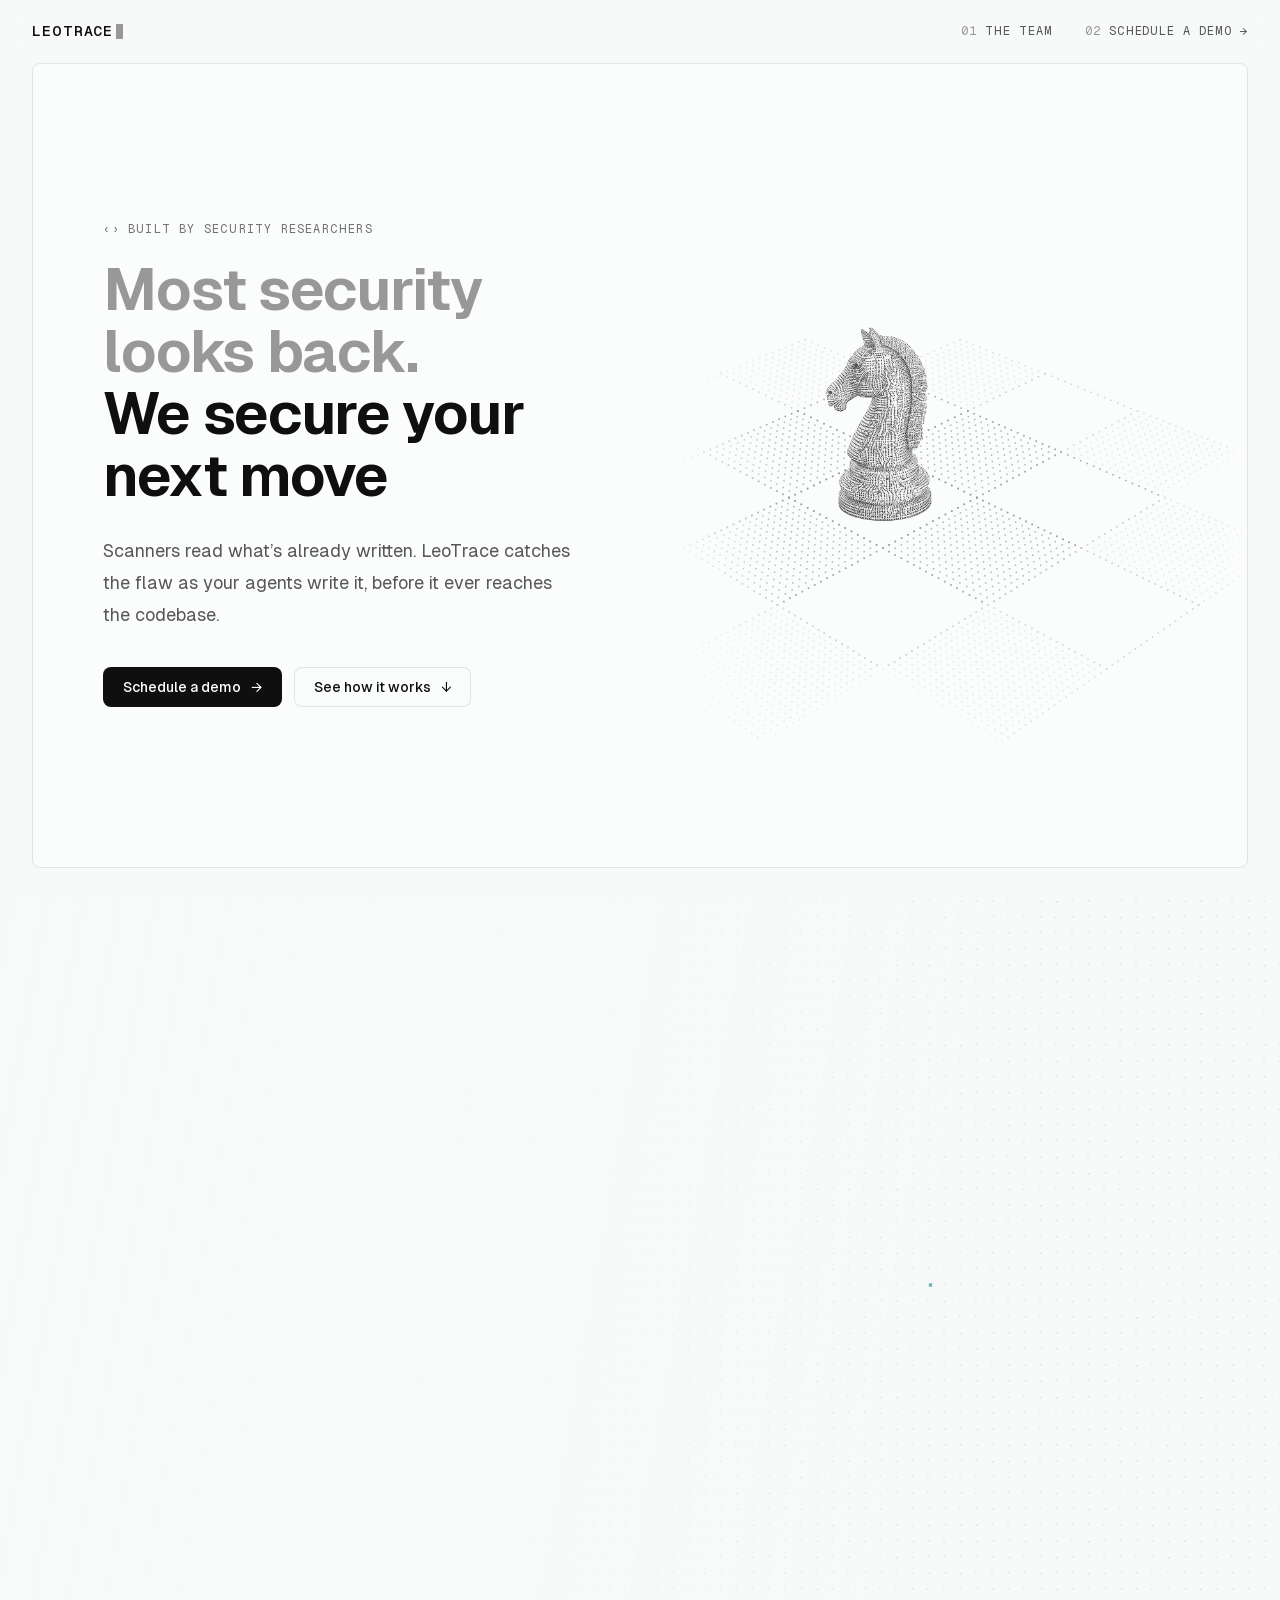
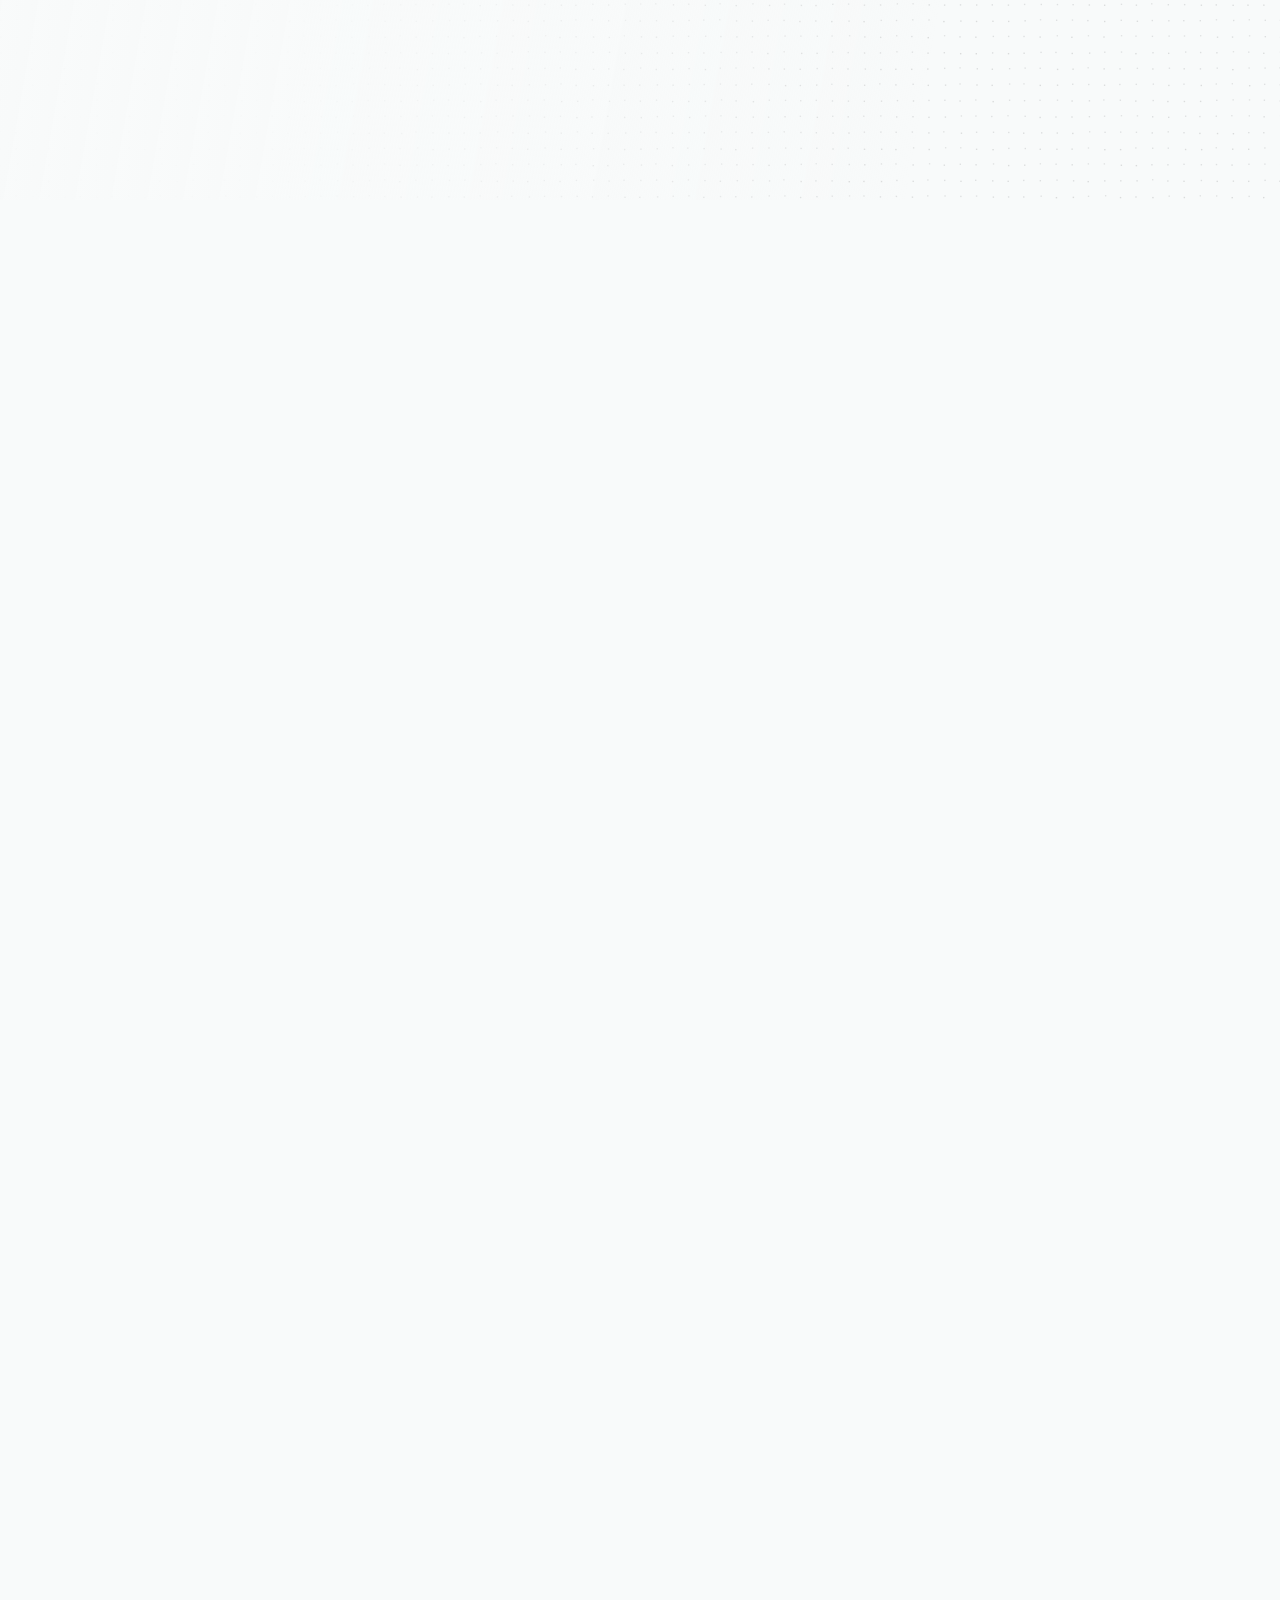
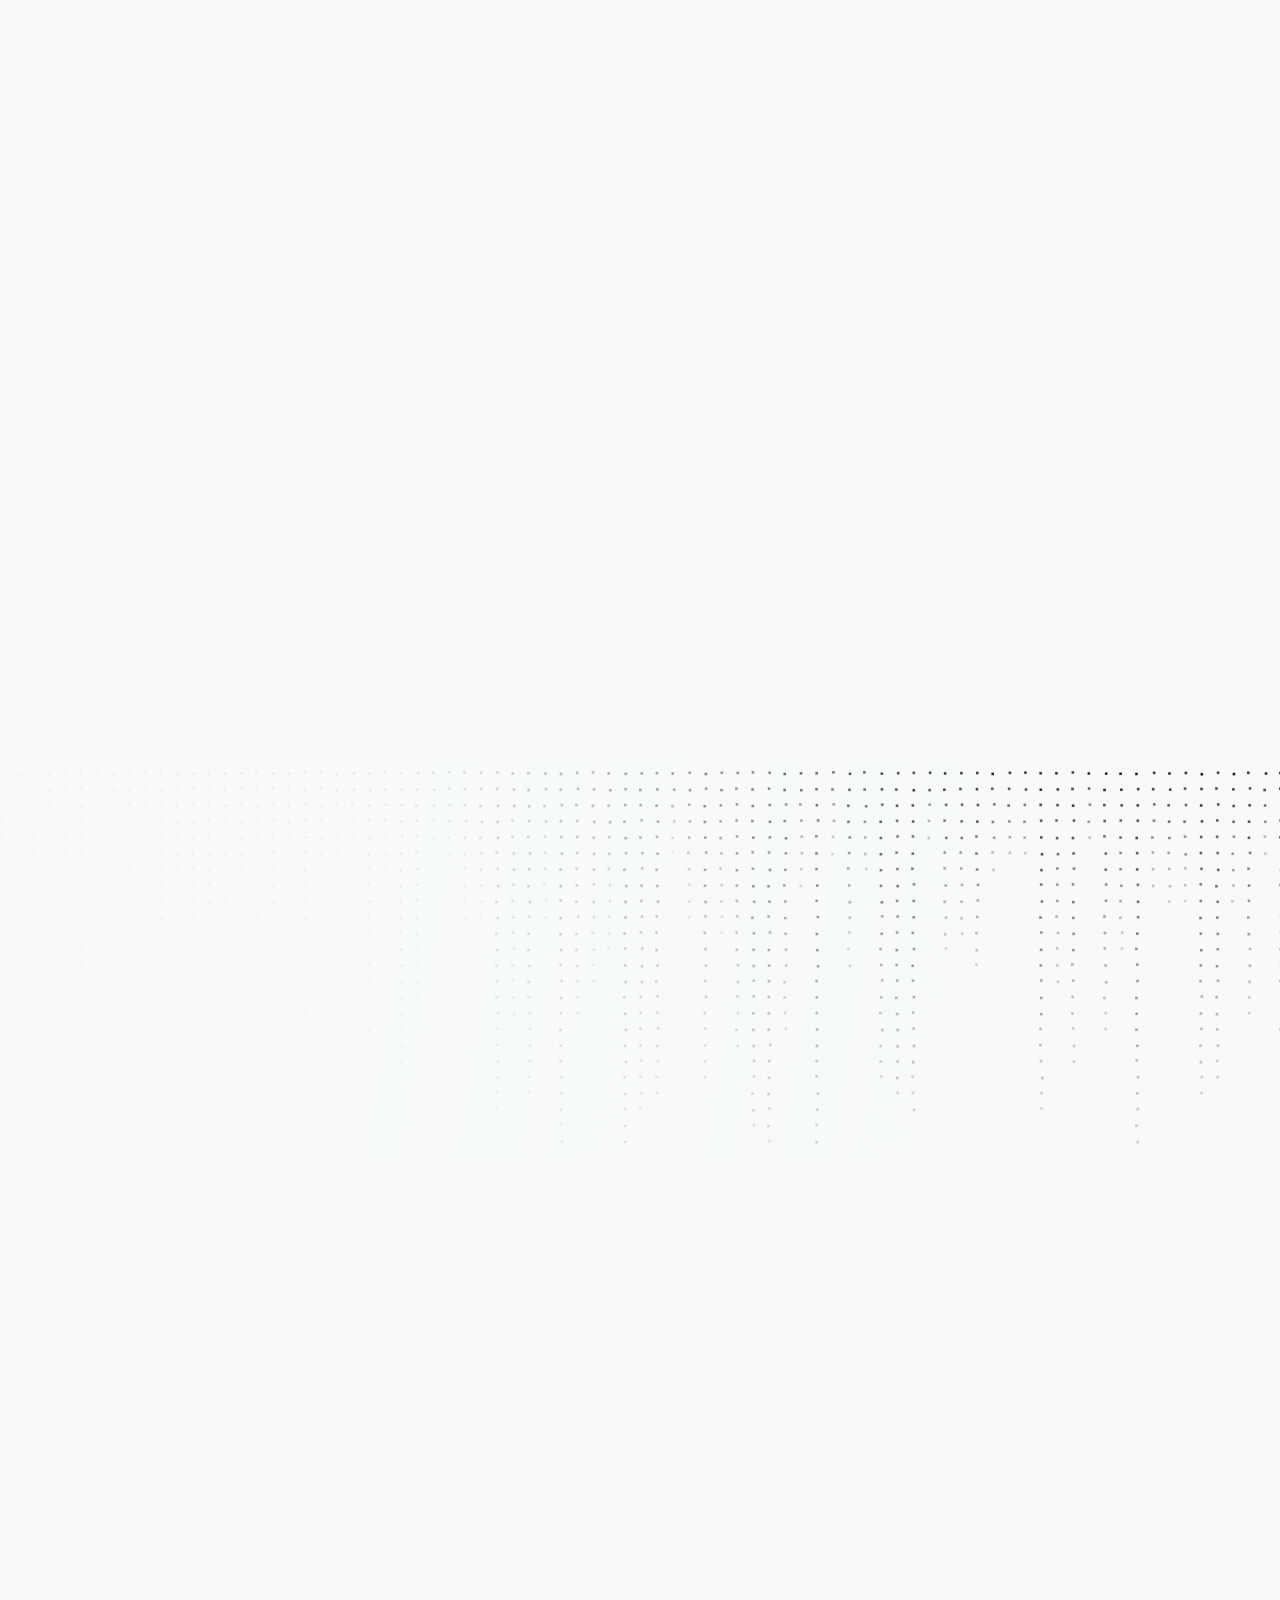
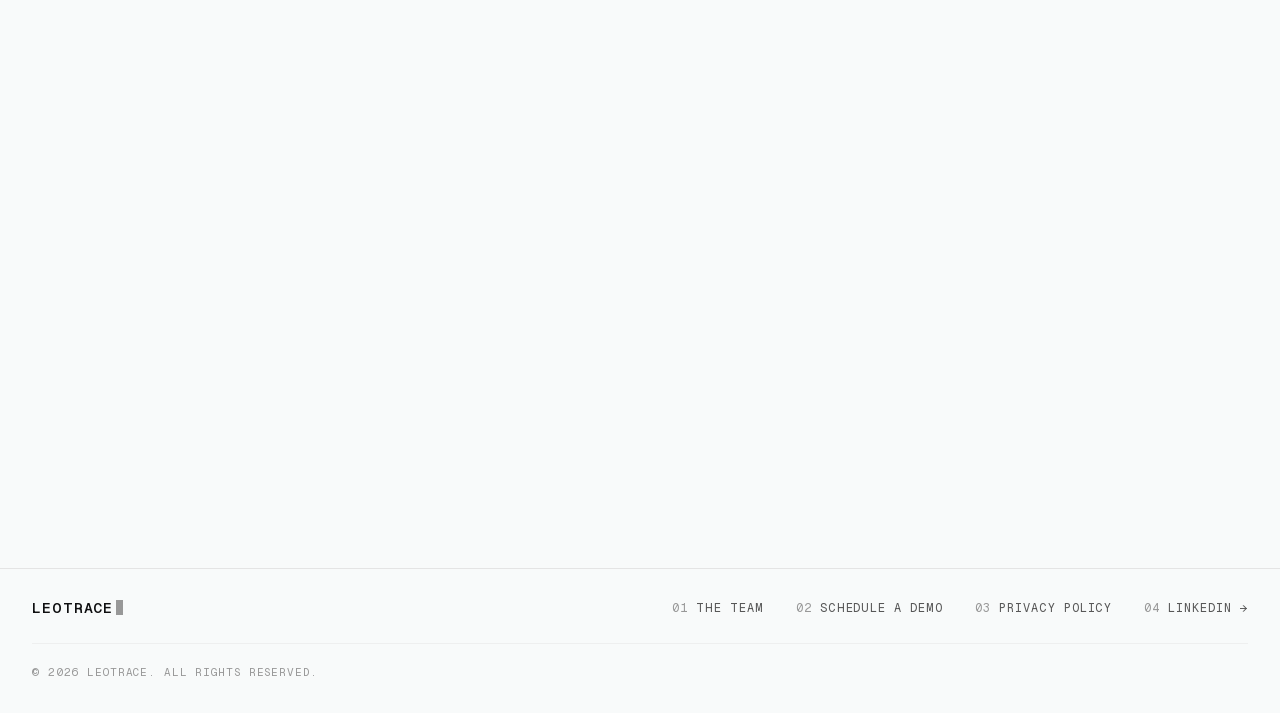
==== commit 64816c55: "Hero: framed instrument-panel treatment, dominant piece Wrap the hero in a single hairline-framed su" ====
--- a/index.html
+++ b/index.html
@@ -9,8 +9,8 @@
   <title>LeoTrace — We secure your next move</title>
   <meta name="description" content="Scanners read what's already written. LeoTrace catches the flaw as your agents write it, before it ever reaches the codebase.">
   <link rel="icon" href="assets/favicon.svg" type="image/svg+xml">
-  <link rel="stylesheet" href="css/styles.css?v=34">
-  <script type="module" src="js/main.js?v=34"></script>
+  <link rel="stylesheet" href="css/styles.css?v=41">
+  <script type="module" src="js/main.js?v=41"></script>
 </head>
 <body id="top">
 
@@ -31,7 +31,7 @@
     <section class="hero" id="hero" data-section>
       <div class="hero__sticky">
         <canvas class="hero__canvas" id="hero-canvas" aria-hidden="true"></canvas>
-        <div class="container hero__content">
+        <div class="hero__content">
         <p class="eyebrow" data-reveal>‹› Built by security researchers</p>
         <h1 class="display">
           <span class="line"><span class="line__inner is-muted">Most security looks back.</span></span>
--- a/css/styles.css
+++ b/css/styles.css
@@ -173,12 +173,12 @@
 .btn--solid:hover { background: var(--btn-solid-hover); }
 
 .btn--ghost {
-  background: var(--surface-2);
-  color: var(--text-2);
+  background: transparent;
+  color: var(--text-1);
   box-shadow: inset 0 0 0 1px var(--hairline);
 }
 
-.btn--ghost:hover { color: var(--text-1); }
+.btn--ghost:hover { background: var(--scrim-hover); }
 
 .cta-row {
   display: flex;
@@ -332,23 +332,29 @@
 }
 
 /* ============================================================
-   02 · Hero — full viewport; text hard-left, piece low-right
+   02 · Hero — a single hairline-framed instrument surface. A tight,
+   quiet copy column sits at the left; the particle piece is large and
+   dominant at the right, bleeding to the frame edges where the frame's
+   overflow cleanly clips it. The nav stays full-width, above the frame.
    ============================================================ */
 
 .hero {
   position: relative;
-  /* the translucent bar overlays the hero, so the hero owns the full
-     viewport and its content centres on the screen, not below the bar */
-  margin-top: calc(-1 * var(--nav-h));
-  height: 100vh;
-  height: 100svh;
+  background: var(--canvas);
+  /* the framed surface is inset from the viewport, aligning to the nav's
+     own edge (--chrome-pad); the nav sits above and outside it */
+  padding: 0 var(--chrome-pad) var(--chrome-pad);
 }
 
 .hero__sticky {
-  height: 100%;
+  position: relative;
+  height: calc(100svh - var(--nav-h) - var(--chrome-pad));
   display: flex;
   align-items: center;
-  overflow: hidden;
+  border: 1px solid var(--hairline);
+  border-radius: 8px;
+  background: var(--surface-1); /* faint elevated fill */
+  overflow: hidden;             /* clips the piece bleeding past the edges */
 }
 
 .hero__canvas {
@@ -359,17 +365,30 @@
   pointer-events: none;
 }
 
+/* a tight, quiet copy column — its edge set 80px inside the frame. The
+   piece carries the drama to its right, so the type stays restrained. */
 .hero__content {
   position: relative;
   z-index: 1;
-  padding-block: 96px;
-}
-
-.hero .display { margin-top: 24px; }
+  max-width: 700px;
+  /* ~80px inside the frame on wide screens; eases in on narrower desktops
+     so the copy always clears the piece */
+  padding-inline-start: clamp(32px, 5.5vw, 80px);
+  padding-block: 40px;
+}
+
+/* pulled back from the earlier 78px so the piece — not the type — reads
+   as the hero; still two lines per sentence (12ch is size-invariant) */
+.hero .display {
+  margin-top: 24px;
+  font-size: clamp(44px, 4.6vw, 66px);
+  line-height: 1.05;
+  max-width: 12ch;
+}
 
 .hero__sub {
   margin-top: 28px;
-  max-width: 42ch;
+  max-width: 40ch;
 }
 
 .hero .cta-row { margin-top: 36px; }
@@ -891,9 +910,40 @@
   .nav.is-open .nav__burger span:first-child { transform: translateY(3.25px) rotate(45deg); }
   .nav.is-open .nav__burger span:last-child { transform: translateY(-3.25px) rotate(-45deg); }
 
-  /* full-bleed environment behind the copy; the floor sits low so the
-     text keeps its own space */
-  .hero__content { padding-block: calc(var(--nav-h) + 24px) 40vh; }
+  /* mobile: no two-column bleed. The piece STACKS in flow, in its own
+     band BELOW the copy — never behind it. The hero drops its full-bleed
+     pull and the canvas becomes an in-flow block after the text. */
+  .hero {
+    height: auto;
+    margin-top: 0;
+    padding: 0 14px 14px; /* tighter frame inset on mobile */
+  }
+
+  .hero__sticky {
+    flex-direction: column;
+    align-items: stretch;
+    height: auto;
+    min-height: calc(100svh - var(--nav-h) - 14px);
+  }
+
+  /* reset the desktop 80px column inset; copy spans the framed card */
+  .hero__content {
+    order: 1;
+    max-width: none;
+    padding: 28px 20px 0;
+  }
+
+  .hero__canvas {
+    position: relative;
+    inset: auto;
+    order: 2;
+    width: 100%;
+    height: clamp(220px, 32svh, 320px);
+  }
+
+  /* the desktop size is for the wide frame; on mobile the headline steps
+     down so it stays a comfortable four lines in the narrower card */
+  .hero .display { font-size: 38px; }
 
   .heading { font-size: 28px; }
 
@@ -975,7 +1025,6 @@
 
 .about-dots--a { top: 32px; right: -140px; width: min(520px, 55vw); }
 .about-dots--b { bottom: -140px; left: -180px; width: min(520px, 55vw); }
-.about-dots--c { top: 34%; right: -160px; width: min(520px, 55vw); }
 
 /* ---------- Profile cards: one card, two states ---------- */
 
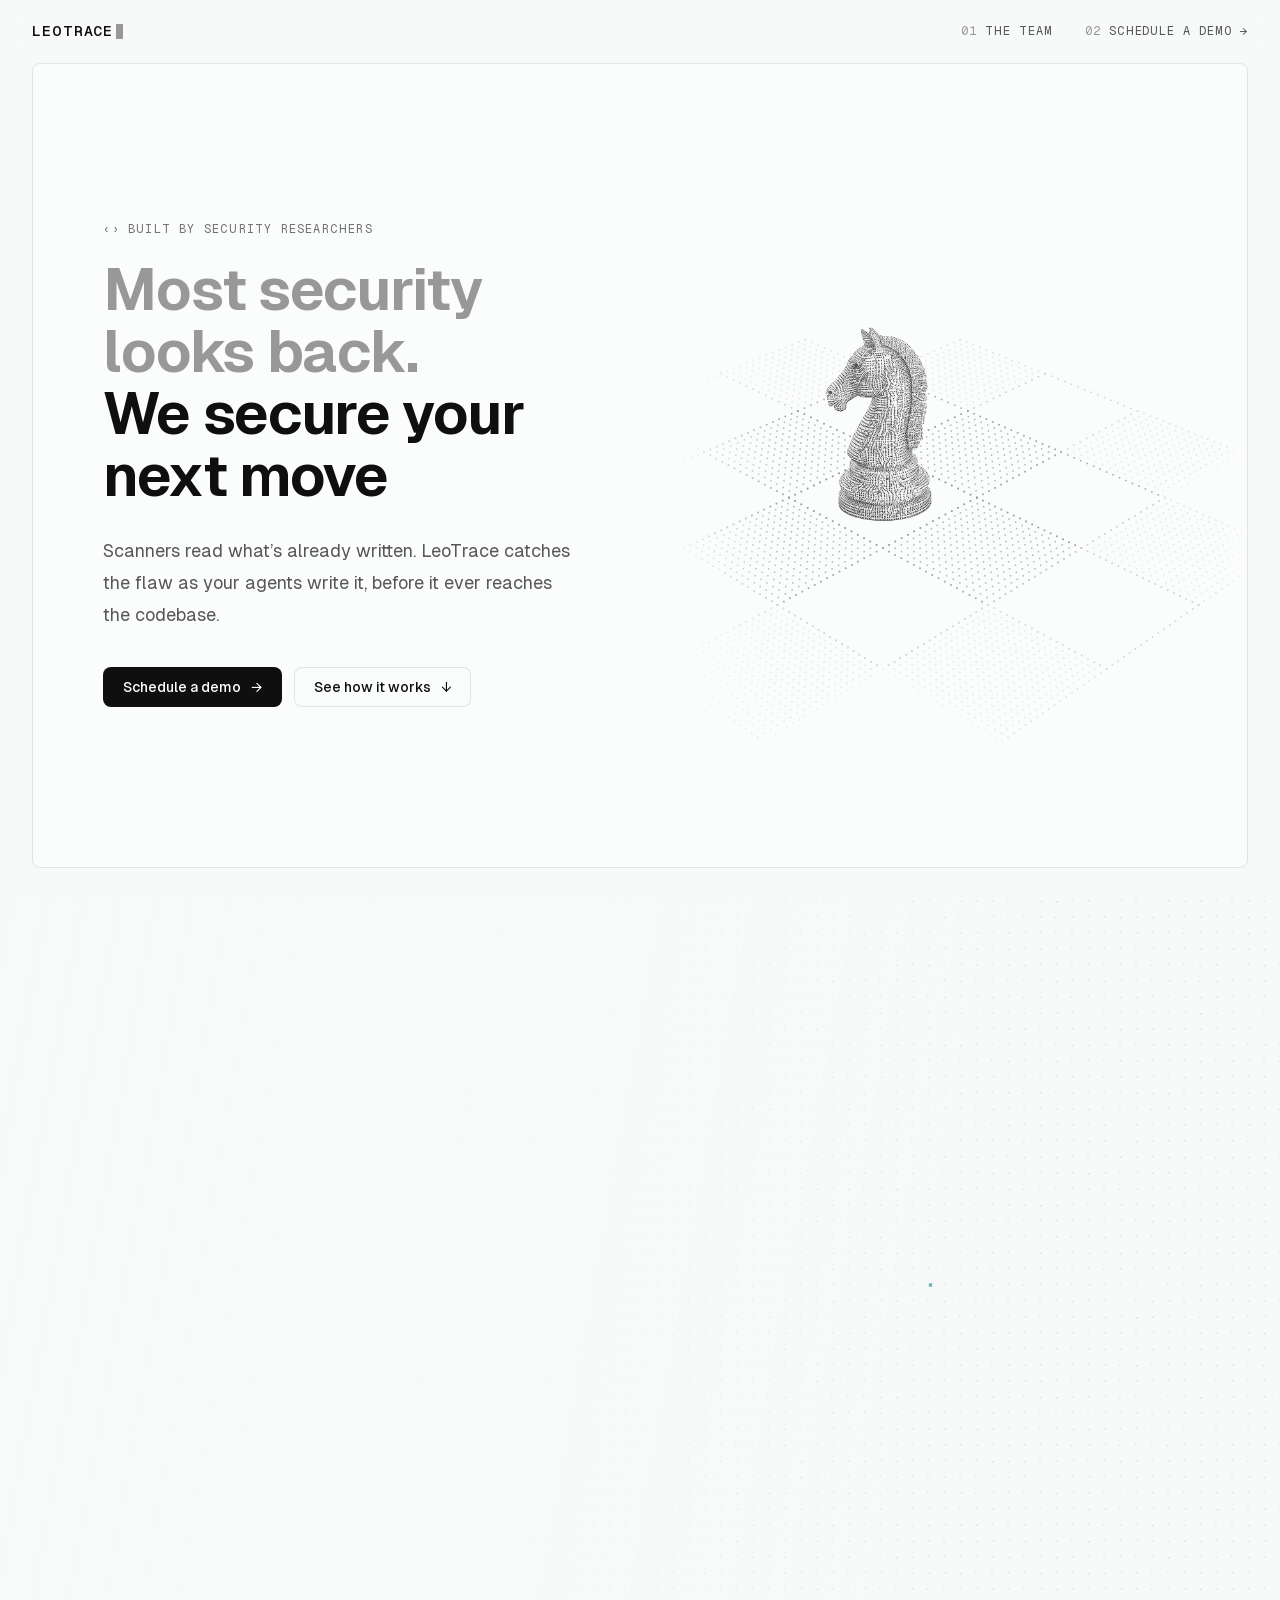
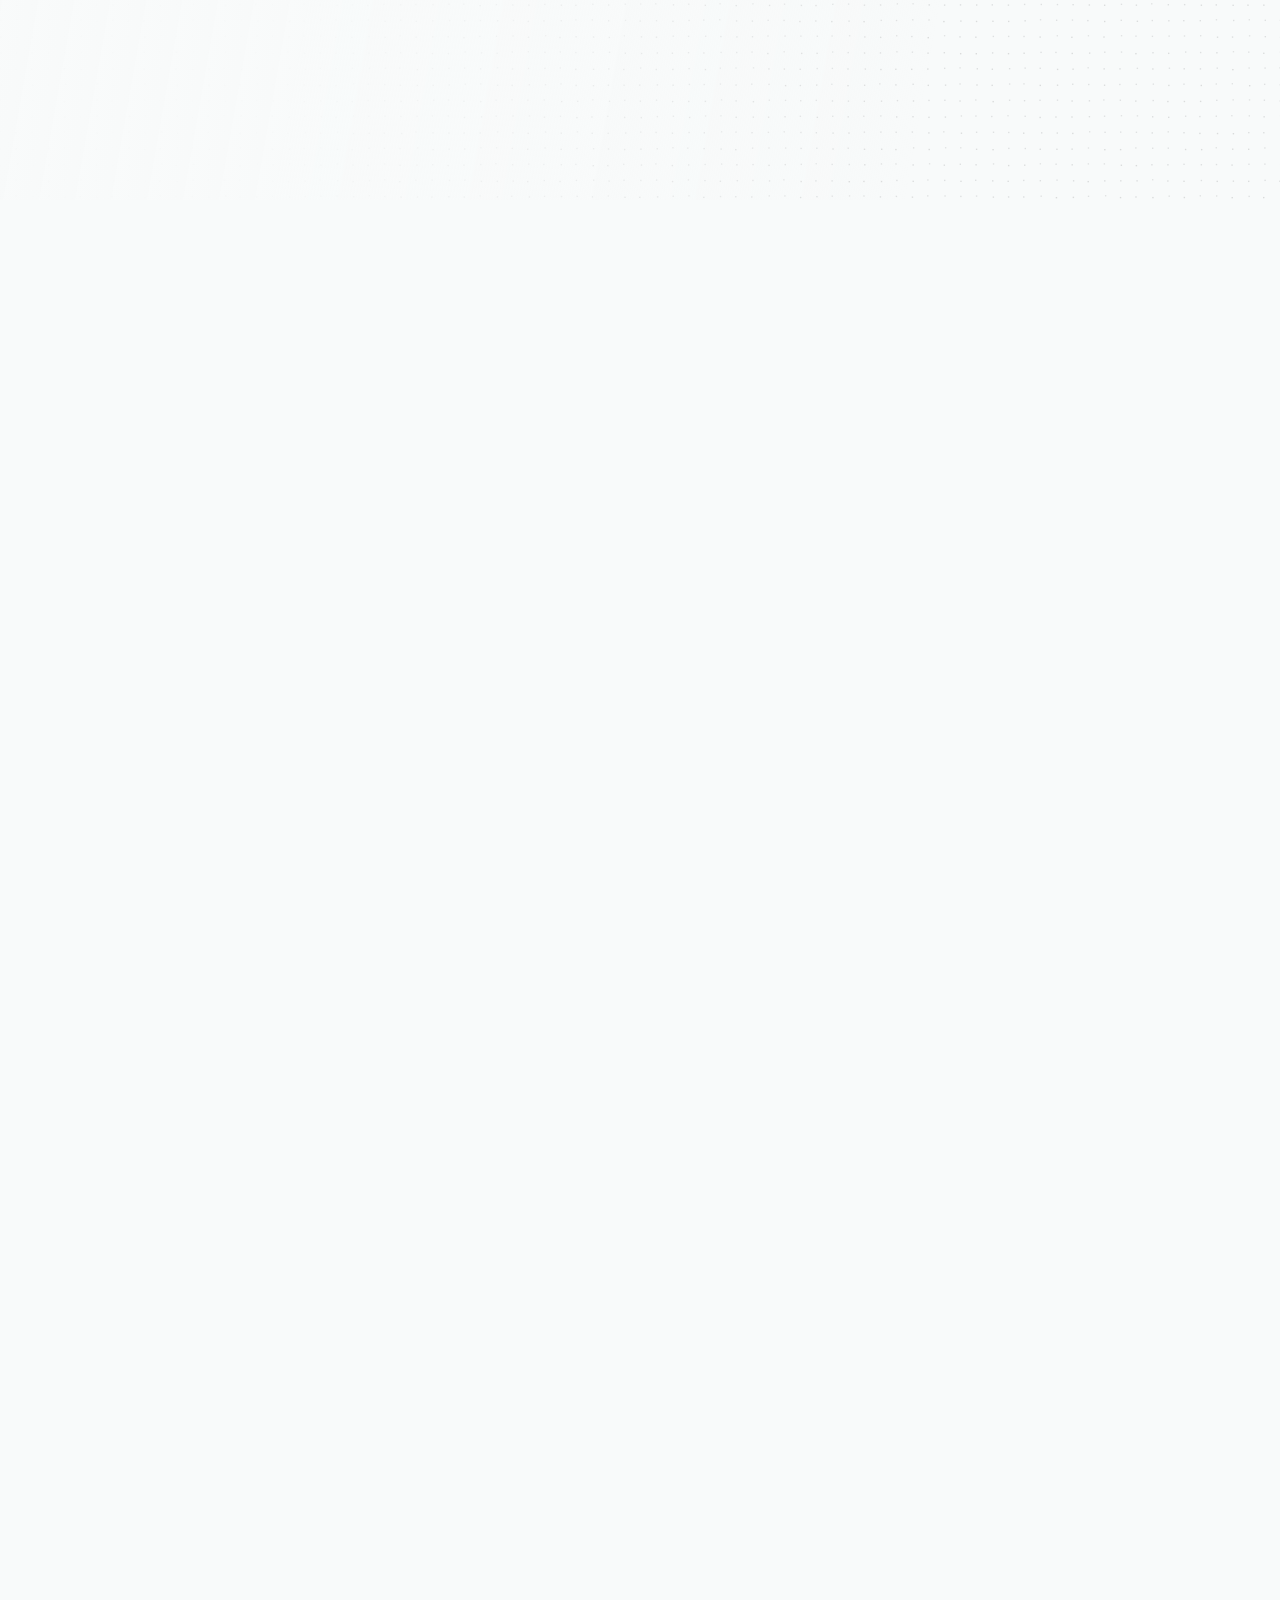
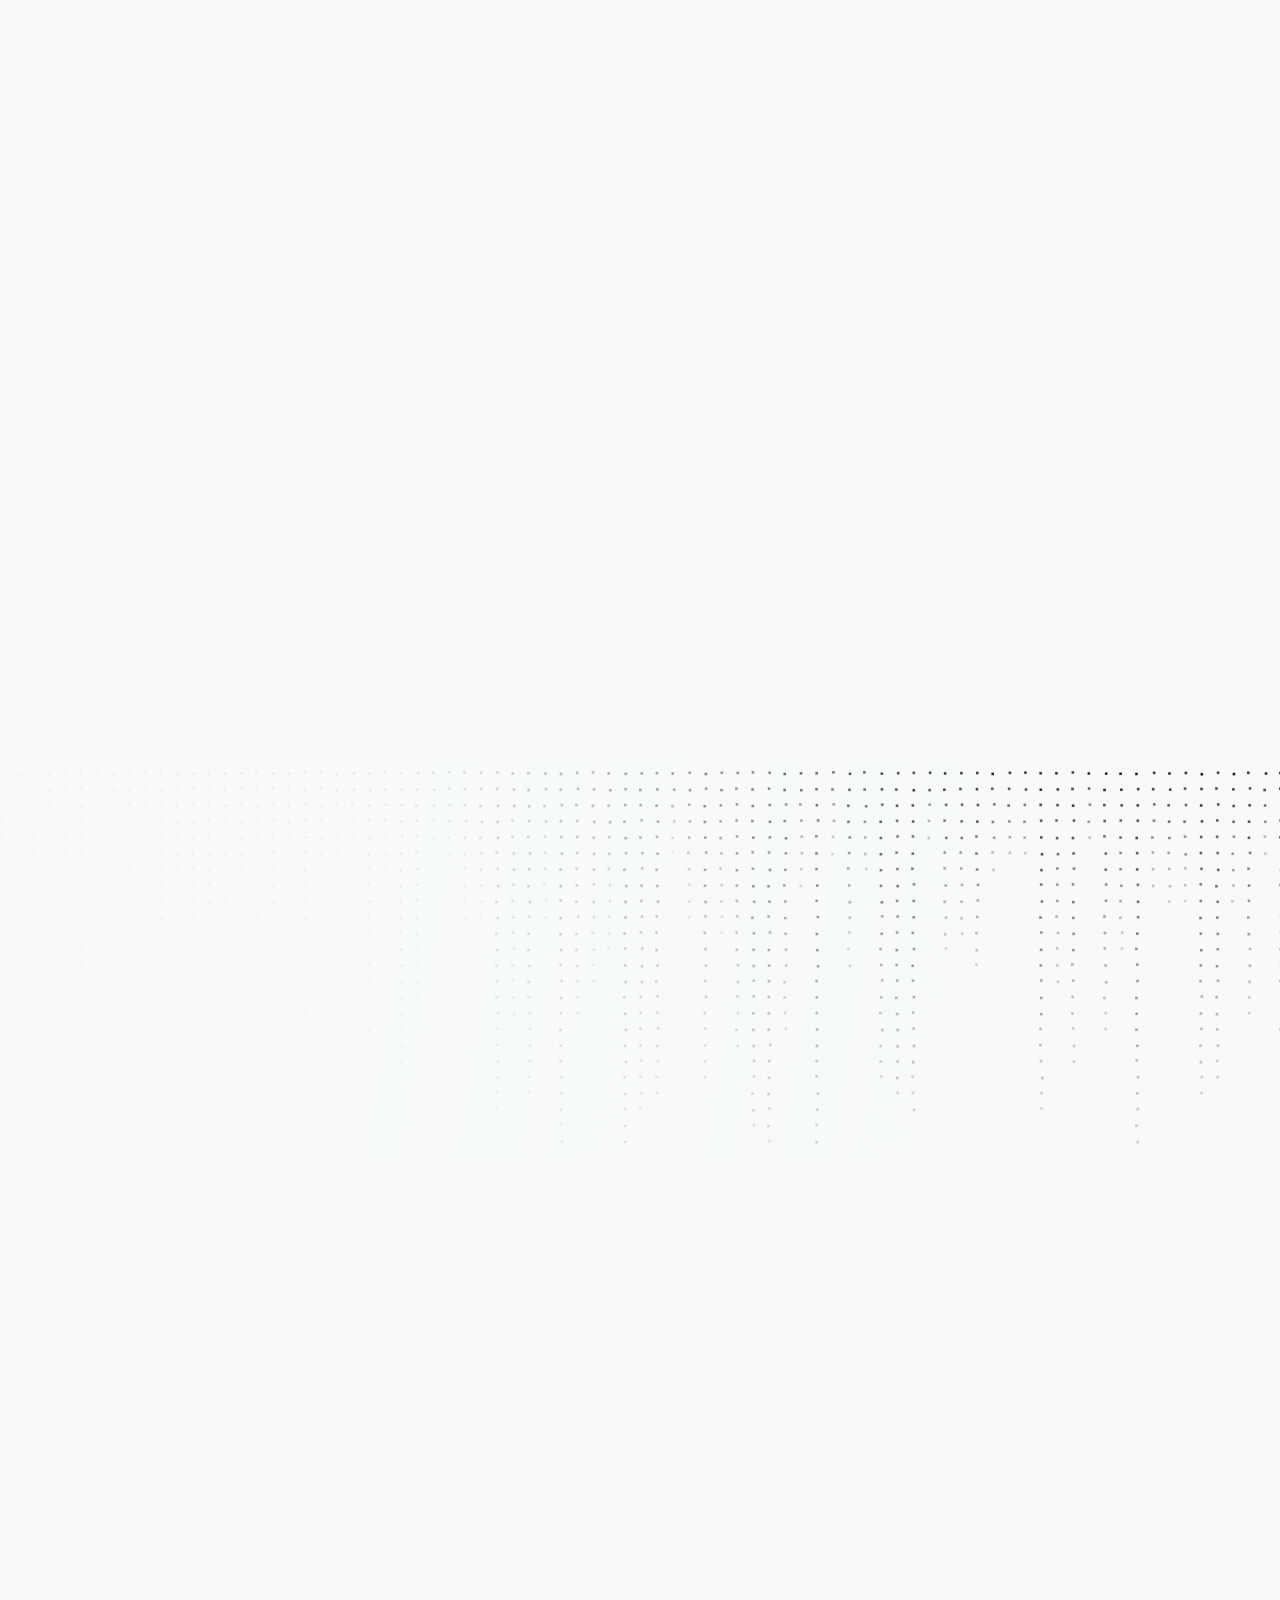
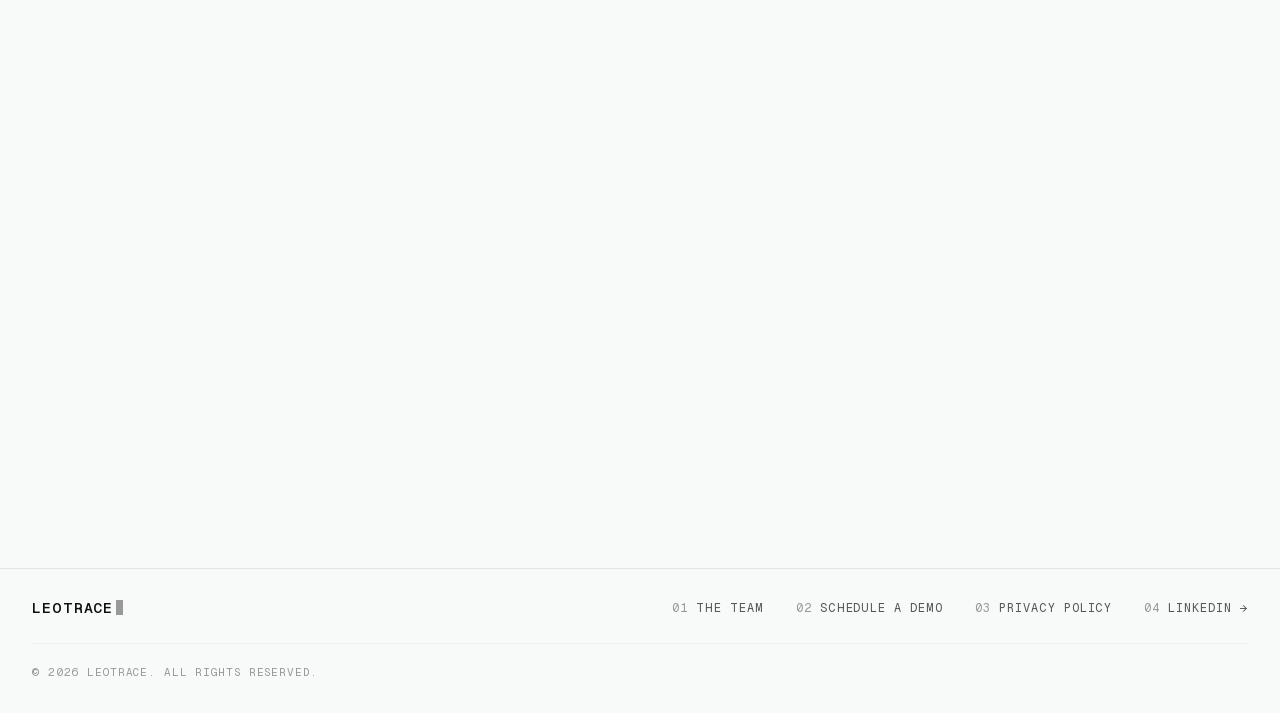
==== commit 56a1f679: "Add Google Analytics 4 (GA4) tag + widen CSP for Google domains Co-Authored-By: Claude Opus 4.8 (1M " ====
--- a/index.html
+++ b/index.html
@@ -5,11 +5,14 @@
   <meta charset="utf-8">
   <meta name="viewport" content="width=device-width, initial-scale=1">
   <meta http-equiv="Content-Security-Policy"
-        content="default-src 'none'; script-src 'self'; style-src 'self'; img-src 'self'; font-src 'self'; connect-src 'self'; base-uri 'none'; form-action 'none'">
+        content="default-src 'none'; script-src 'self' https://www.googletagmanager.com; style-src 'self'; img-src 'self' https://www.googletagmanager.com https://*.google-analytics.com; font-src 'self'; connect-src 'self' https://*.google-analytics.com https://*.analytics.google.com https://www.googletagmanager.com; base-uri 'none'; form-action 'none'">
   <title>LeoTrace — We secure your next move</title>
   <meta name="description" content="Scanners read what's already written. LeoTrace catches the flaw as your agents write it, before it ever reaches the codebase.">
   <link rel="icon" href="assets/favicon.svg" type="image/svg+xml">
   <link rel="stylesheet" href="css/styles.css?v=41">
+  <!-- Google Analytics (GA4) -->
+  <script async src="https://www.googletagmanager.com/gtag/js?id=G-MCH2DVW5WZ"></script>
+  <script src="/js/analytics.js?v=1"></script>
   <script type="module" src="js/main.js?v=41"></script>
 </head>
 <body id="top">
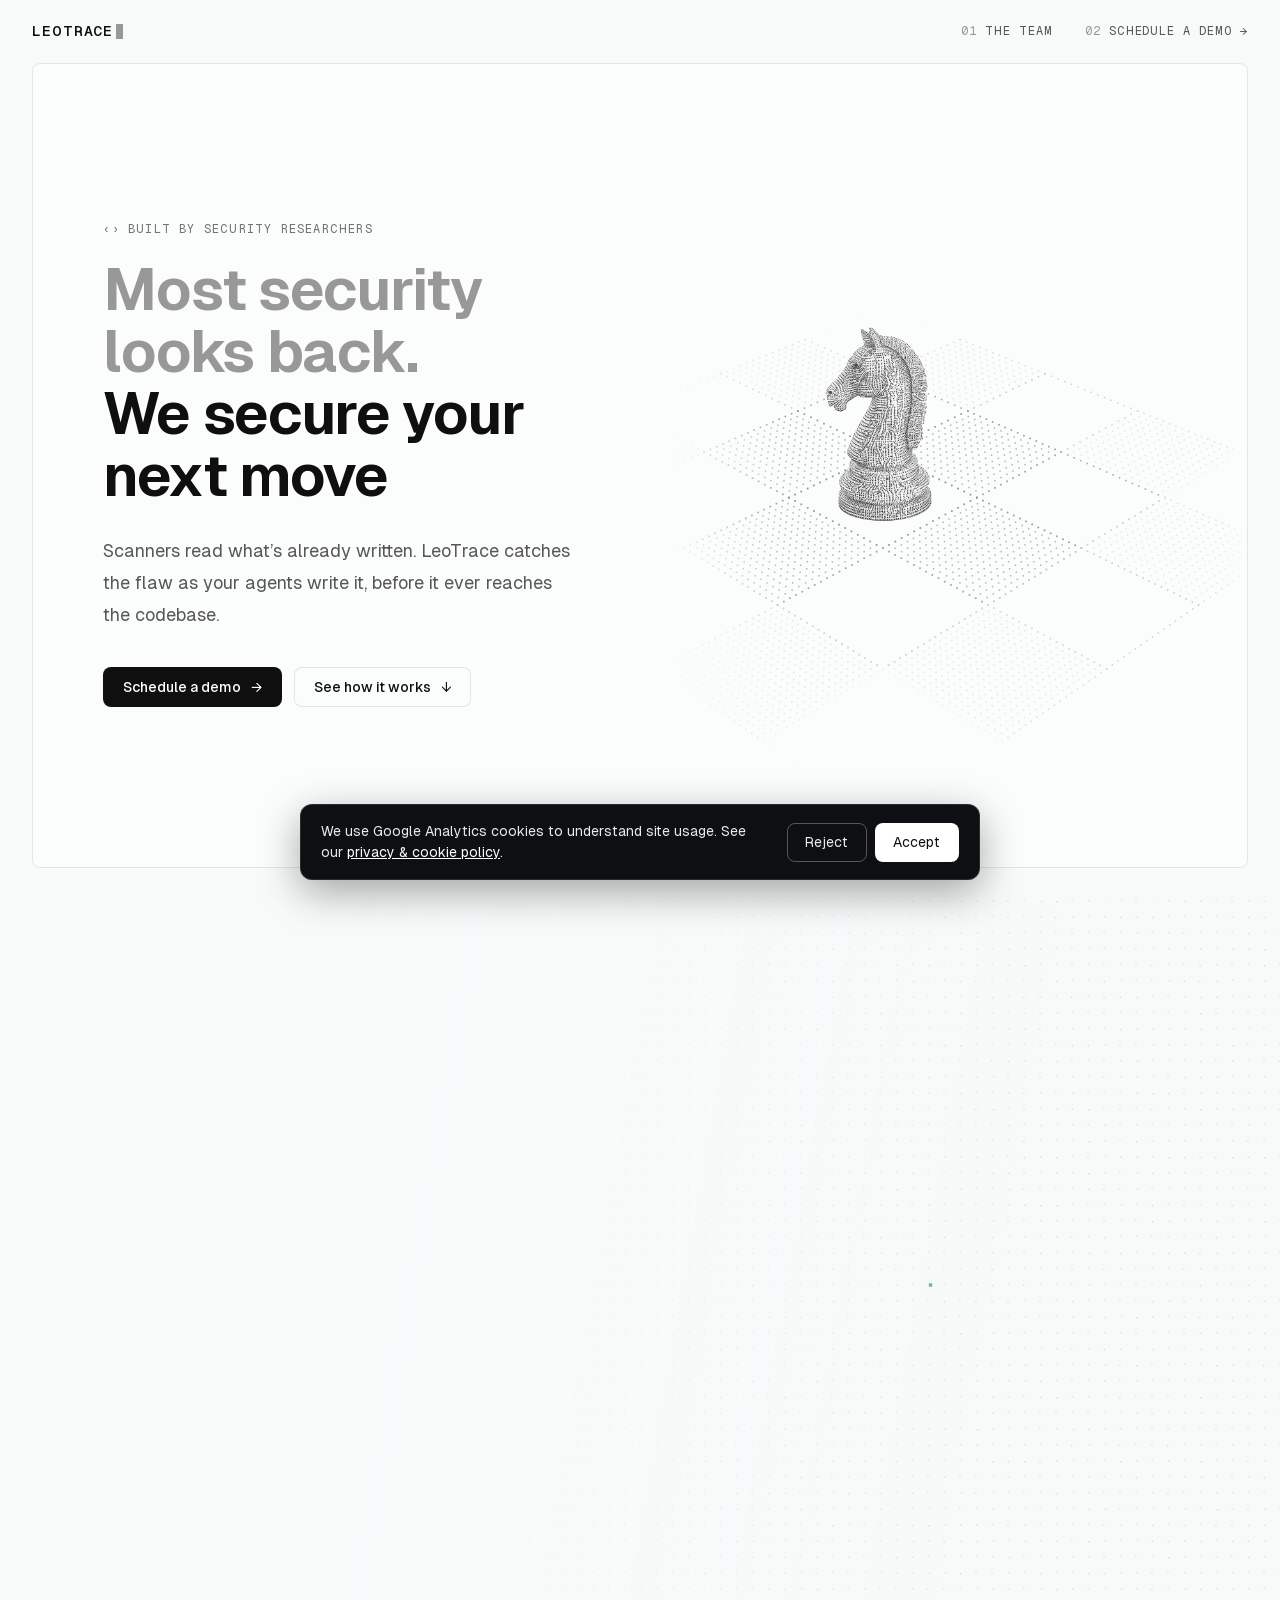
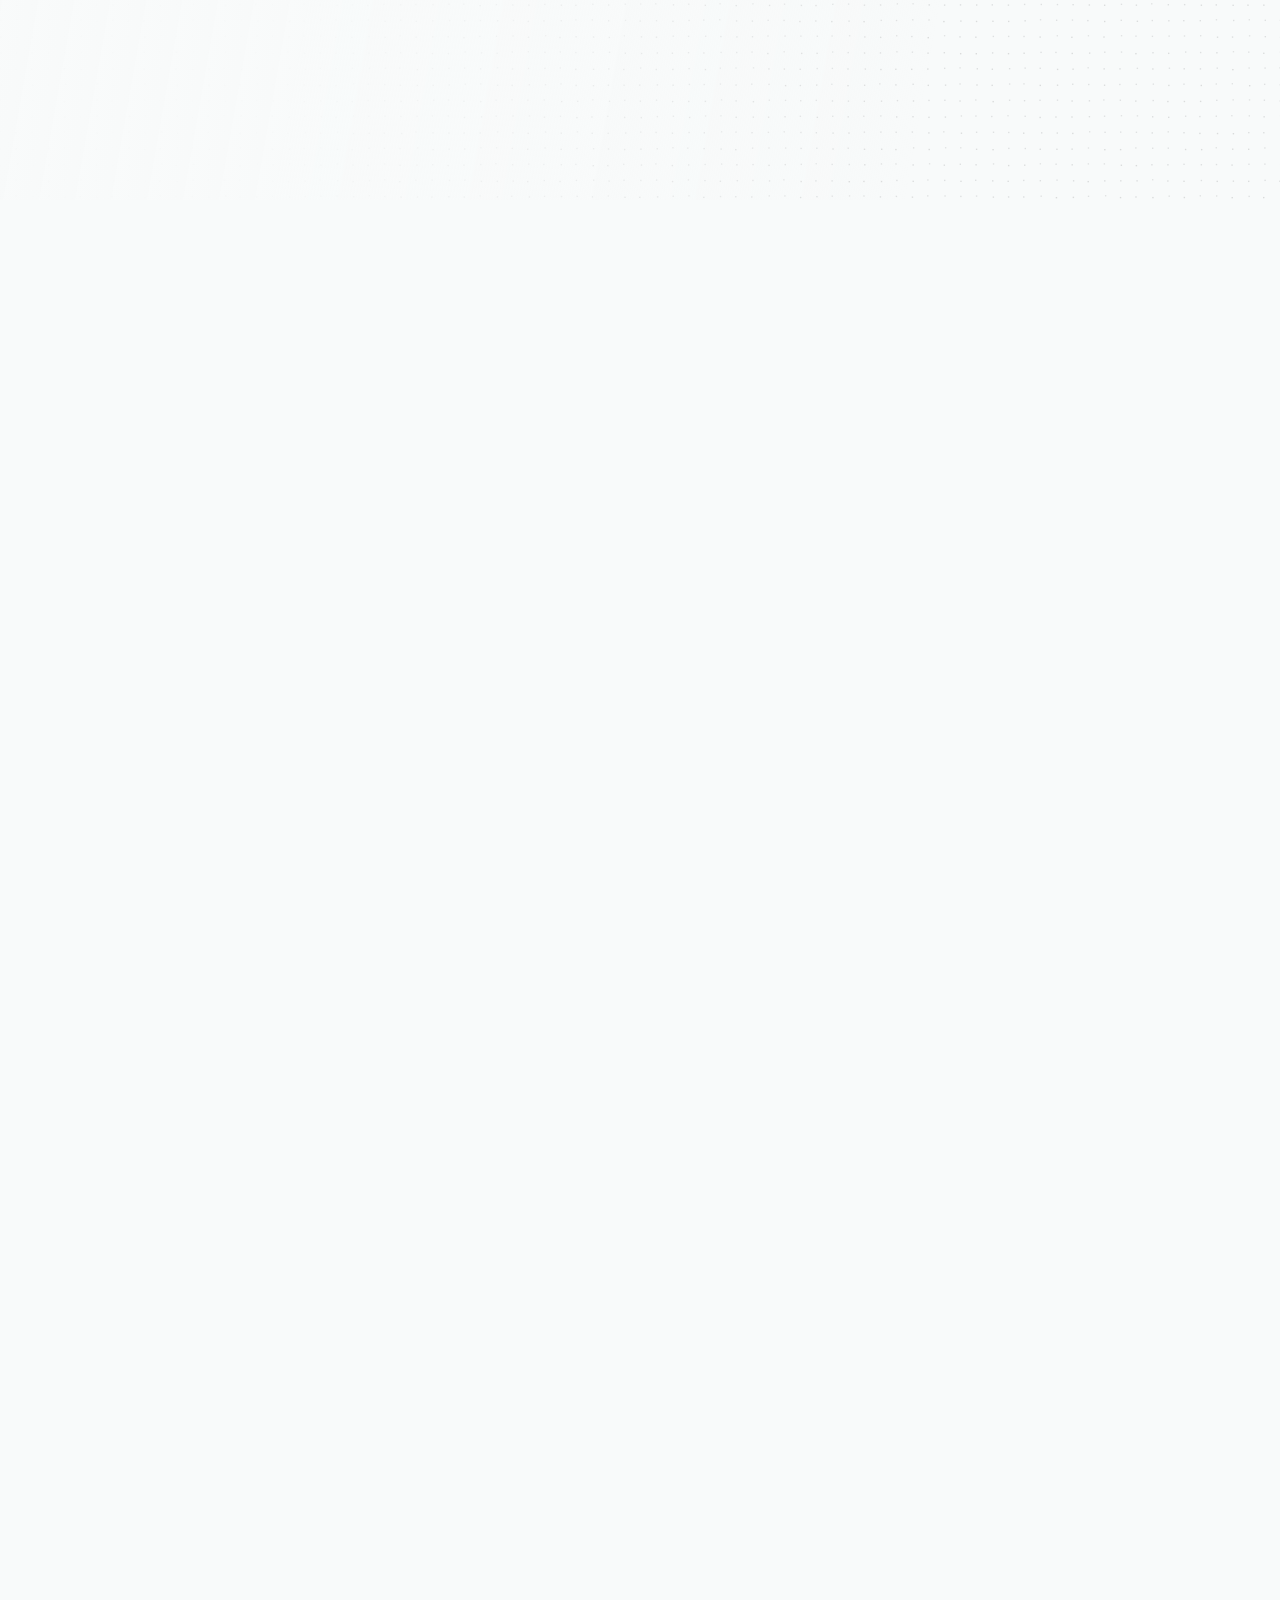
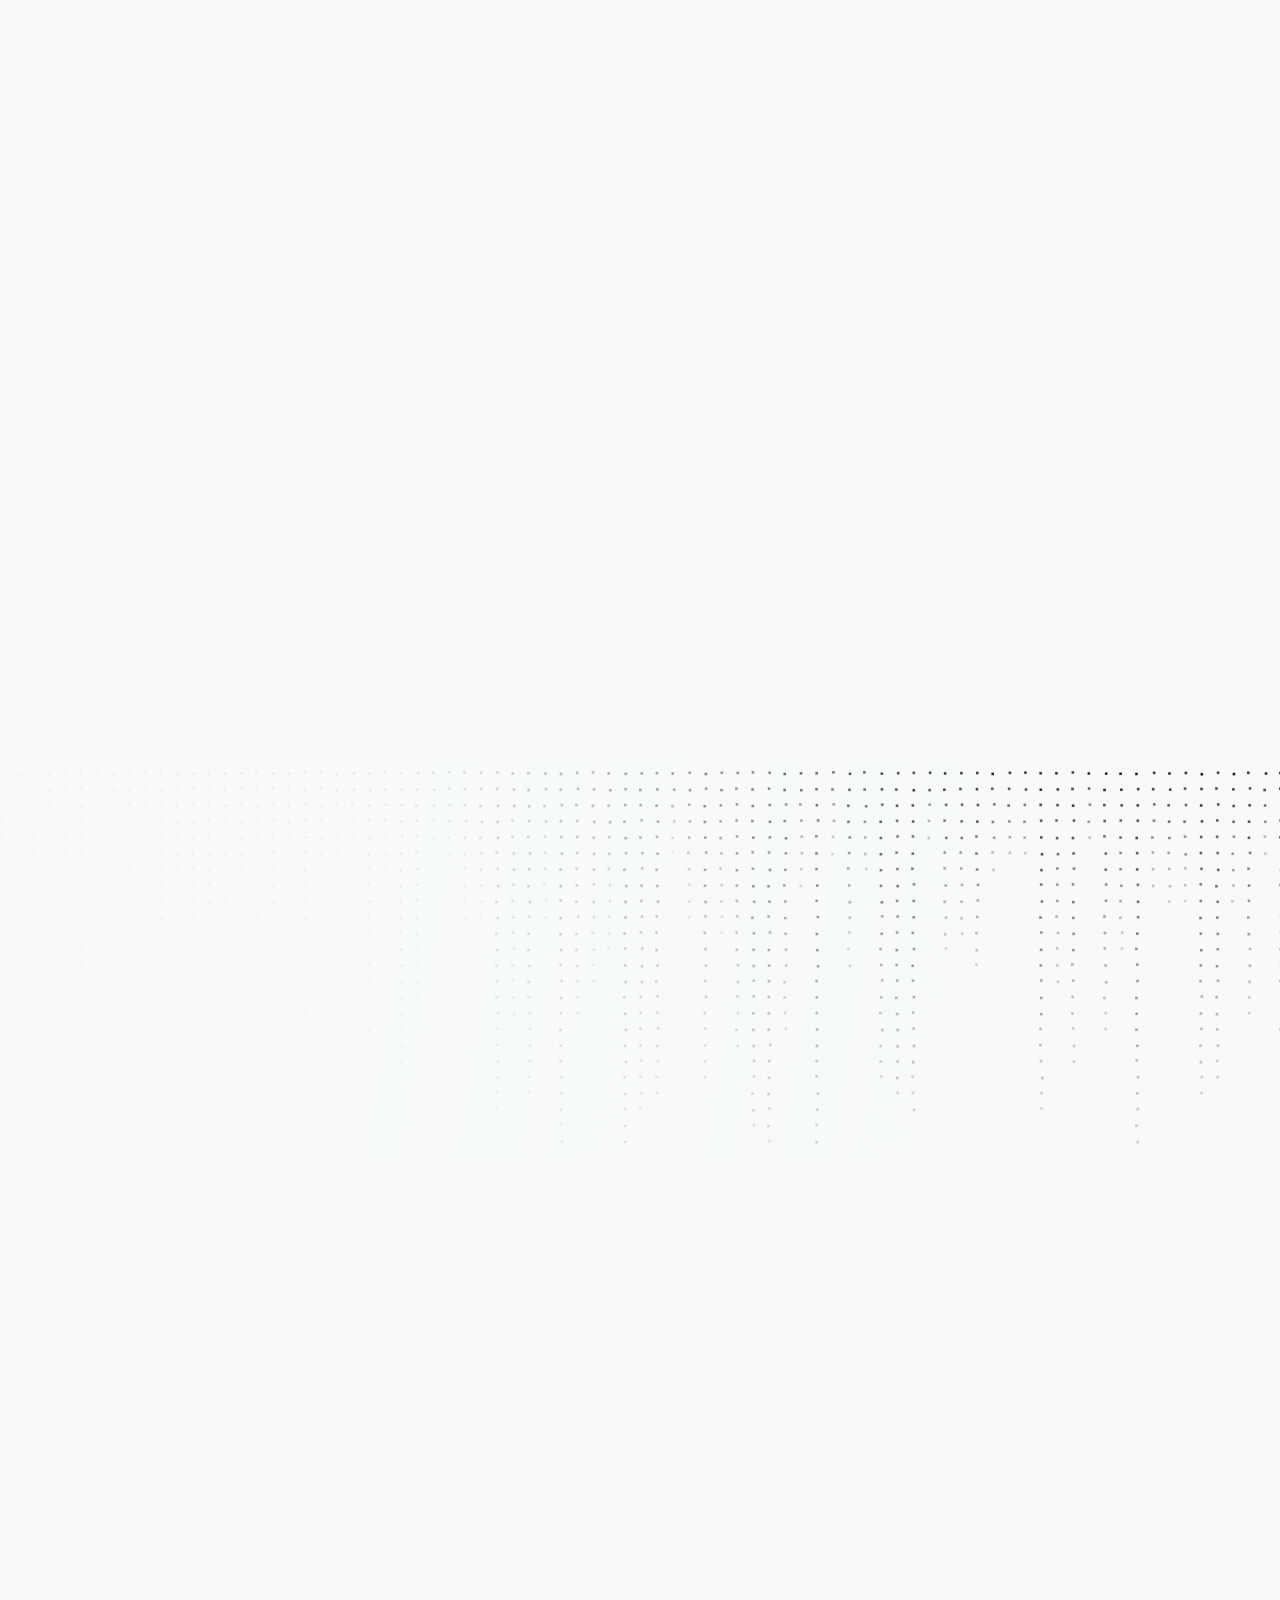
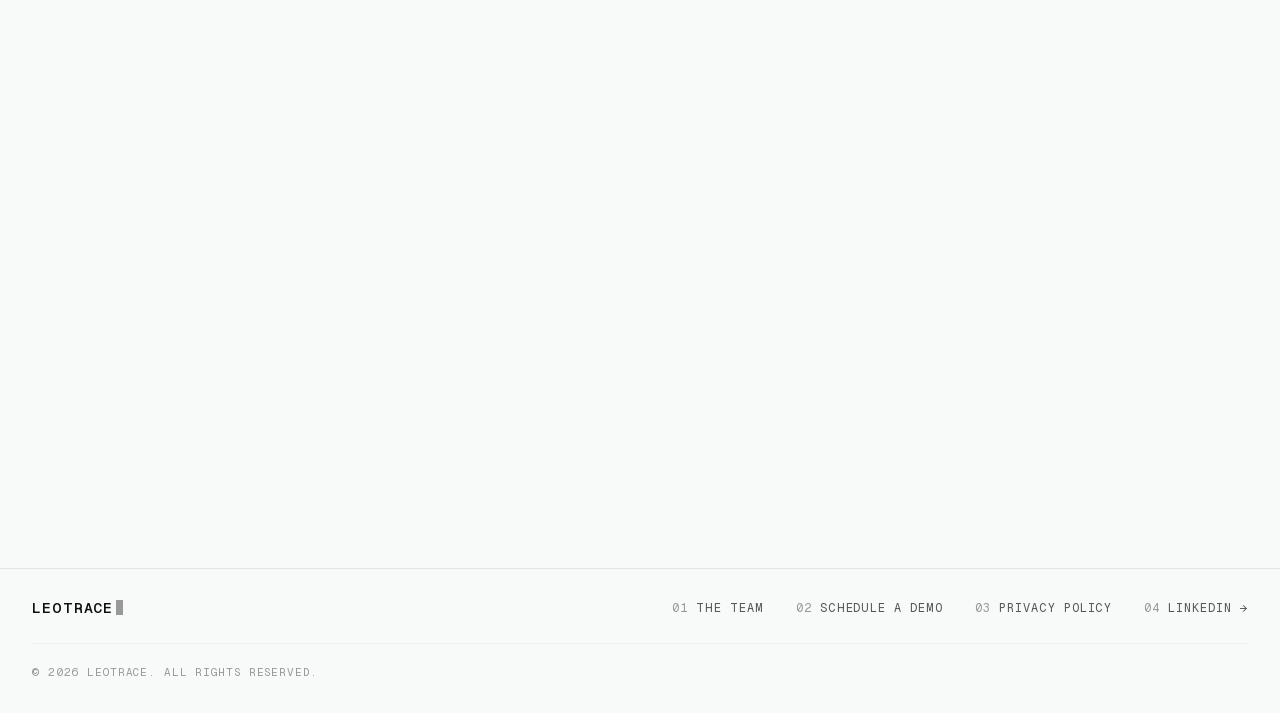
==== commit 30ea2164: "Add self-hosted cookie consent banner; gate GA behind opt-in GA now loads only after Accept (UK PECR" ====
--- a/index.html
+++ b/index.html
@@ -10,9 +10,9 @@
   <meta name="description" content="Scanners read what's already written. LeoTrace catches the flaw as your agents write it, before it ever reaches the codebase.">
   <link rel="icon" href="assets/favicon.svg" type="image/svg+xml">
   <link rel="stylesheet" href="css/styles.css?v=41">
-  <!-- Google Analytics (GA4) -->
-  <script async src="https://www.googletagmanager.com/gtag/js?id=G-MCH2DVW5WZ"></script>
-  <script src="/js/analytics.js?v=1"></script>
+  <!-- Cookie consent (gates Google Analytics until opt-in) -->
+  <link rel="stylesheet" href="/css/consent.css?v=1">
+  <script src="/js/consent.js?v=1" defer></script>
   <script type="module" src="js/main.js?v=41"></script>
 </head>
 <body id="top">
--- a/css/consent.css
+++ b/css/consent.css
@@ -0,0 +1,58 @@
+/* Cookie consent banner — self-hosted, gates Google Analytics.
+   Styling lives here (linked stylesheet = CSP style-src 'self'); the
+   script sets no inline styles. Dark bar reads cleanly over both the
+   light and dark pages of the site. */
+
+#cookie-banner {
+  position: fixed;
+  left: 50%;
+  bottom: 1.25rem;
+  transform: translateX(-50%);
+  z-index: 9999;
+  width: min(680px, calc(100% - 2rem));
+  display: flex;
+  flex-wrap: wrap;
+  align-items: center;
+  gap: 0.75rem 1.5rem;
+  padding: 1rem 1.25rem;
+  background: #0d0f12;
+  color: #e8eaed;
+  border: 1px solid rgba(255, 255, 255, 0.12);
+  border-radius: 12px;
+  box-shadow: 0 12px 40px rgba(0, 0, 0, 0.35);
+  font-family: inherit;
+  font-size: 0.875rem;
+  line-height: 1.5;
+}
+
+.cookie-banner__text { margin: 0; flex: 1 1 260px; }
+.cookie-banner__text a { color: #fff; text-decoration: underline; }
+
+.cookie-banner__actions { display: flex; gap: 0.5rem; flex: 0 0 auto; }
+
+.cookie-btn {
+  font: inherit;
+  cursor: pointer;
+  padding: 0.5rem 1.1rem;
+  border-radius: 8px;
+  border: 1px solid transparent;
+}
+.cookie-btn--solid { background: #fff; color: #0d0f12; }
+.cookie-btn--ghost { background: transparent; color: #e8eaed; border-color: rgba(255, 255, 255, 0.3); }
+.cookie-btn:focus-visible { outline: 2px solid #7aa2ff; outline-offset: 2px; }
+
+/* "Change your cookie choice" control inside the privacy policy */
+.cookie-link {
+  font: inherit;
+  color: inherit;
+  background: none;
+  border: none;
+  padding: 0;
+  cursor: pointer;
+  text-decoration: underline;
+}
+
+@media (max-width: 480px) {
+  #cookie-banner { flex-direction: column; align-items: stretch; }
+  .cookie-banner__actions { justify-content: flex-end; }
+}
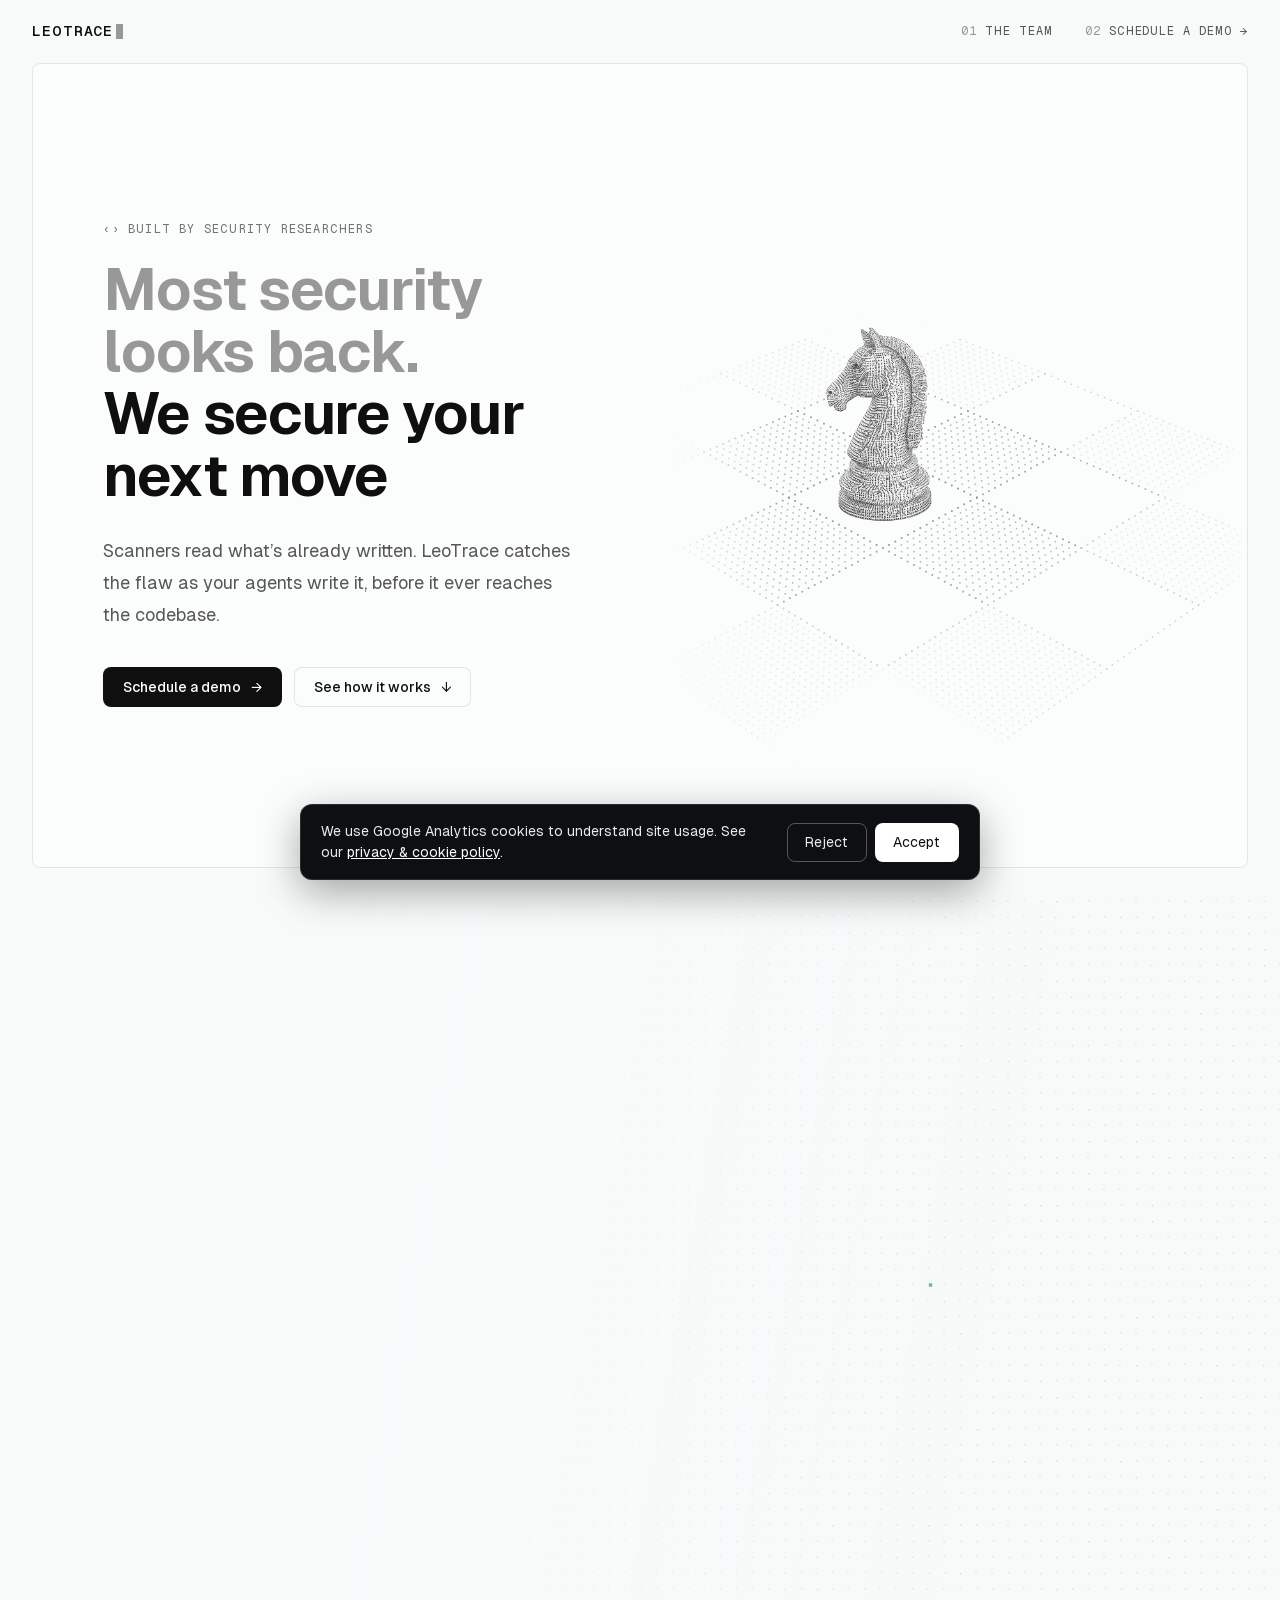
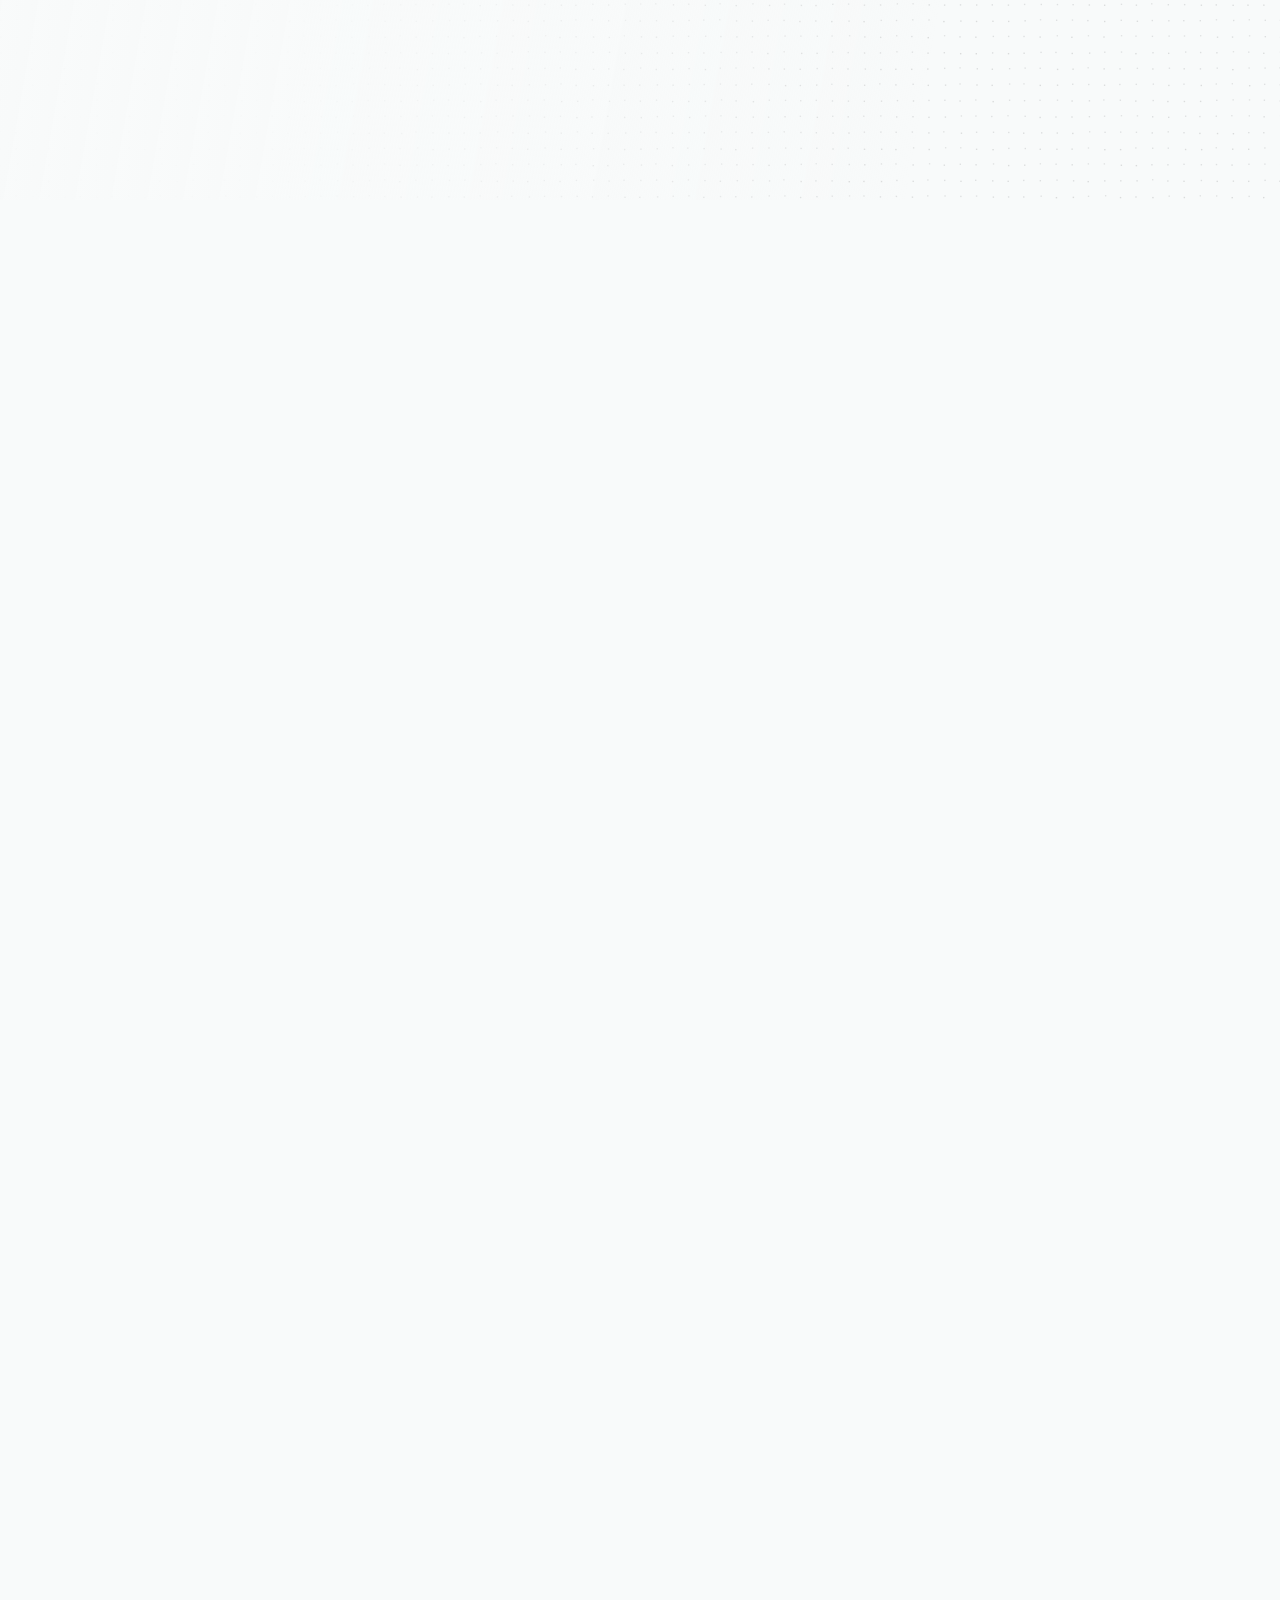
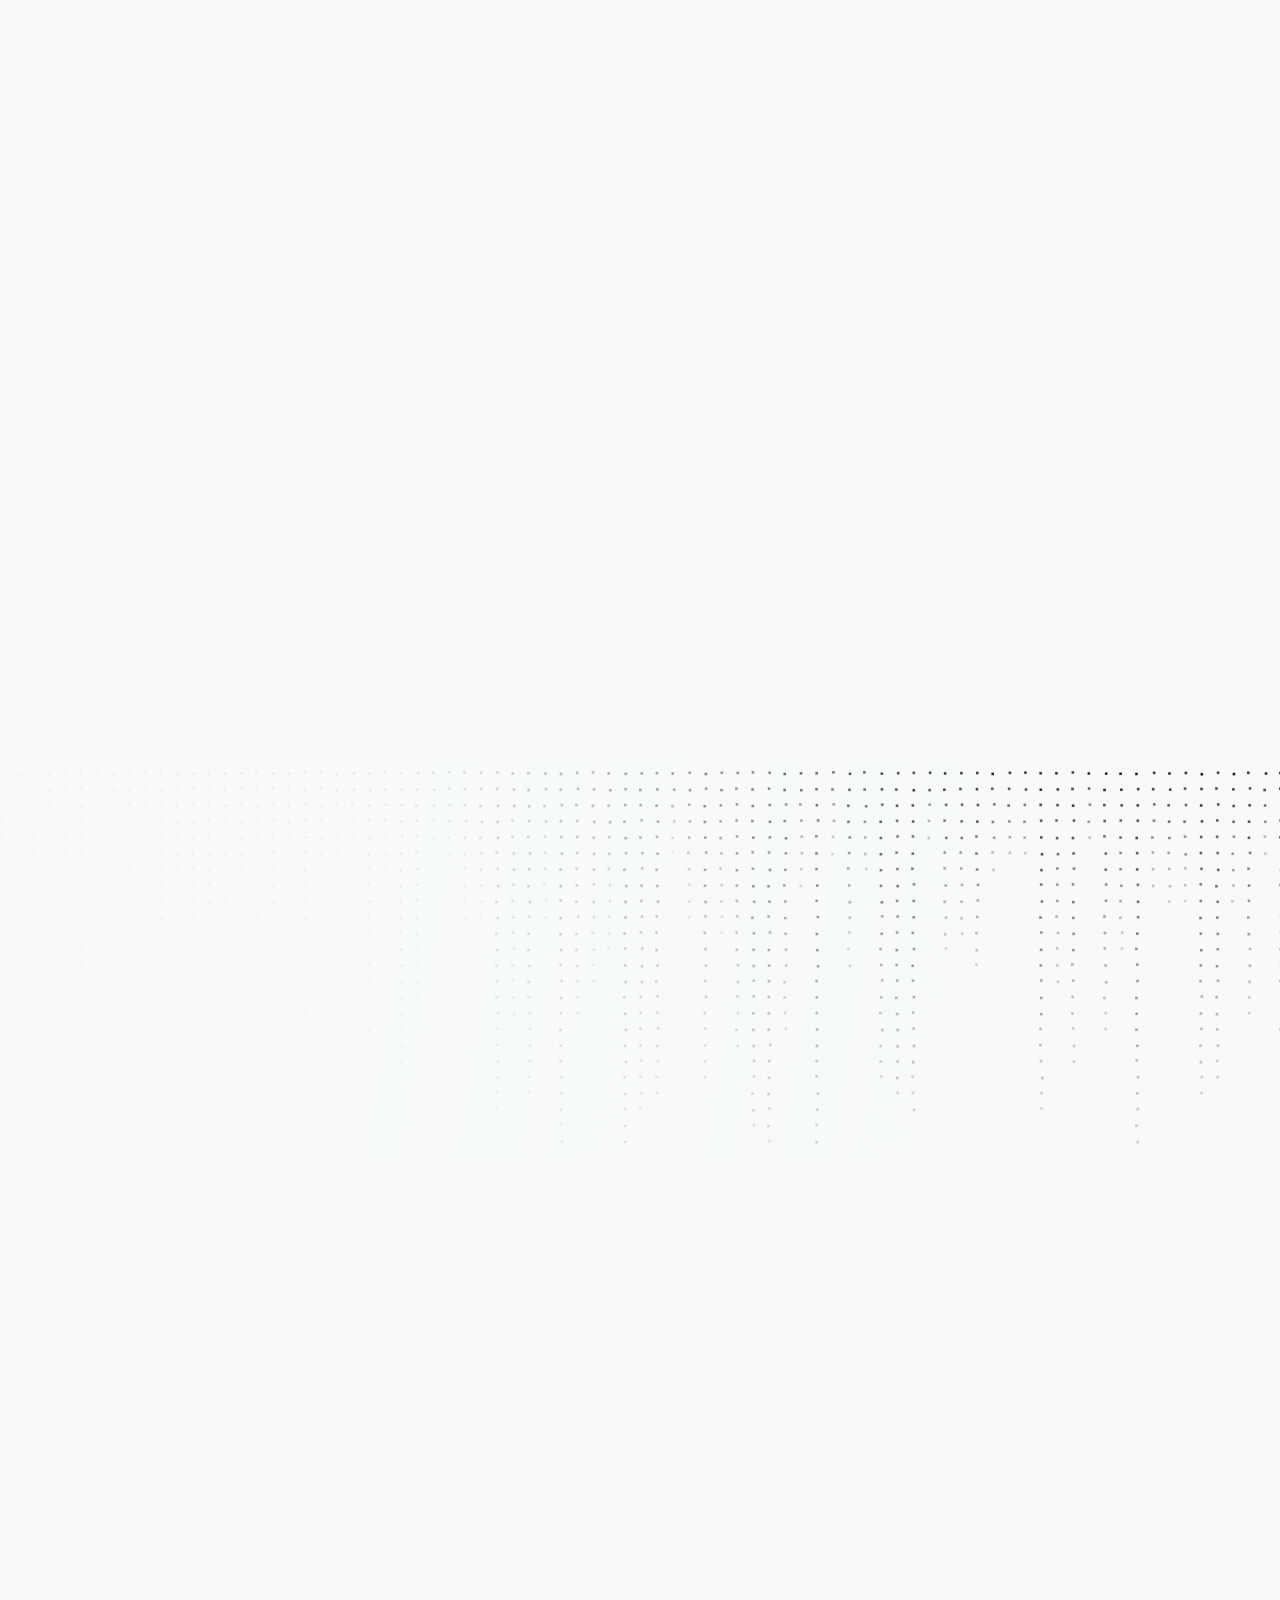
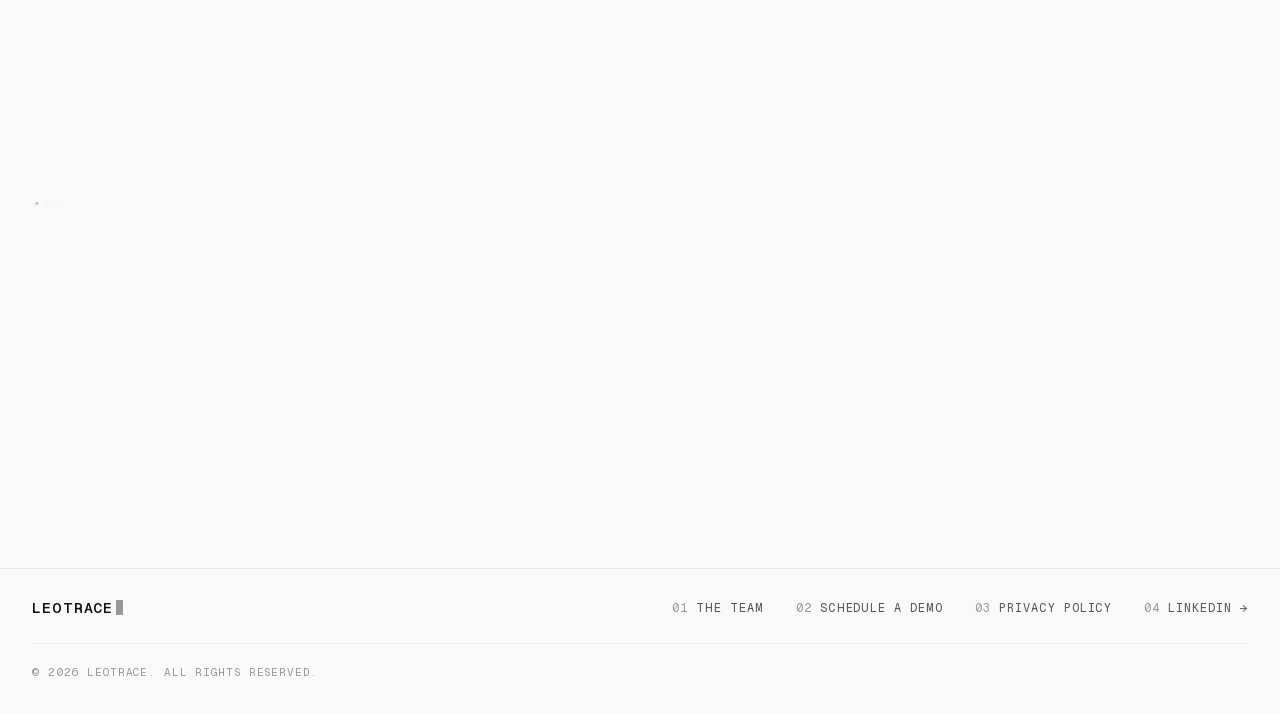
==== commit 76c08af8: "Bump asset version to v42 across the site Cache-bust for the whole animation-review batch (nav/issue" ====
--- a/index.html
+++ b/index.html
@@ -9,11 +9,11 @@
   <title>LeoTrace — We secure your next move</title>
   <meta name="description" content="Scanners read what's already written. LeoTrace catches the flaw as your agents write it, before it ever reaches the codebase.">
   <link rel="icon" href="assets/favicon.svg" type="image/svg+xml">
-  <link rel="stylesheet" href="css/styles.css?v=41">
+  <link rel="stylesheet" href="css/styles.css?v=42">
   <!-- Cookie consent (gates Google Analytics until opt-in) -->
-  <link rel="stylesheet" href="/css/consent.css?v=1">
-  <script src="/js/consent.js?v=1" defer></script>
-  <script type="module" src="js/main.js?v=41"></script>
+  <link rel="stylesheet" href="/css/consent.css?v=42">
+  <script src="/js/consent.js?v=42" defer></script>
+  <script type="module" src="js/main.js?v=42"></script>
 </head>
 <body id="top">
 
--- a/css/styles.css
+++ b/css/styles.css
@@ -534,7 +534,9 @@
 
 .issue__bar-fill {
   height: 100%;
-  width: 0%;
+  width: 100%;
+  transform: scaleX(0);
+  transform-origin: left;
   background: var(--text-1);
 }
 
@@ -1712,7 +1714,7 @@
   width: 100%;
   overflow: hidden; /* the waiting card never peeks; the flick is masked */
   border-radius: 14px;
-  will-change: transform;
+  /* will-change is set by about.js only while the section is on screen */
 }
 
 /* one static stage: the card never moves — the content slides through */
@@ -1731,7 +1733,7 @@
   display: flex;
   gap: 200px;
   width: 100%;
-  will-change: transform;
+  /* will-change is set by about.js only while the section is on screen */
 }
 
 .quote-item {
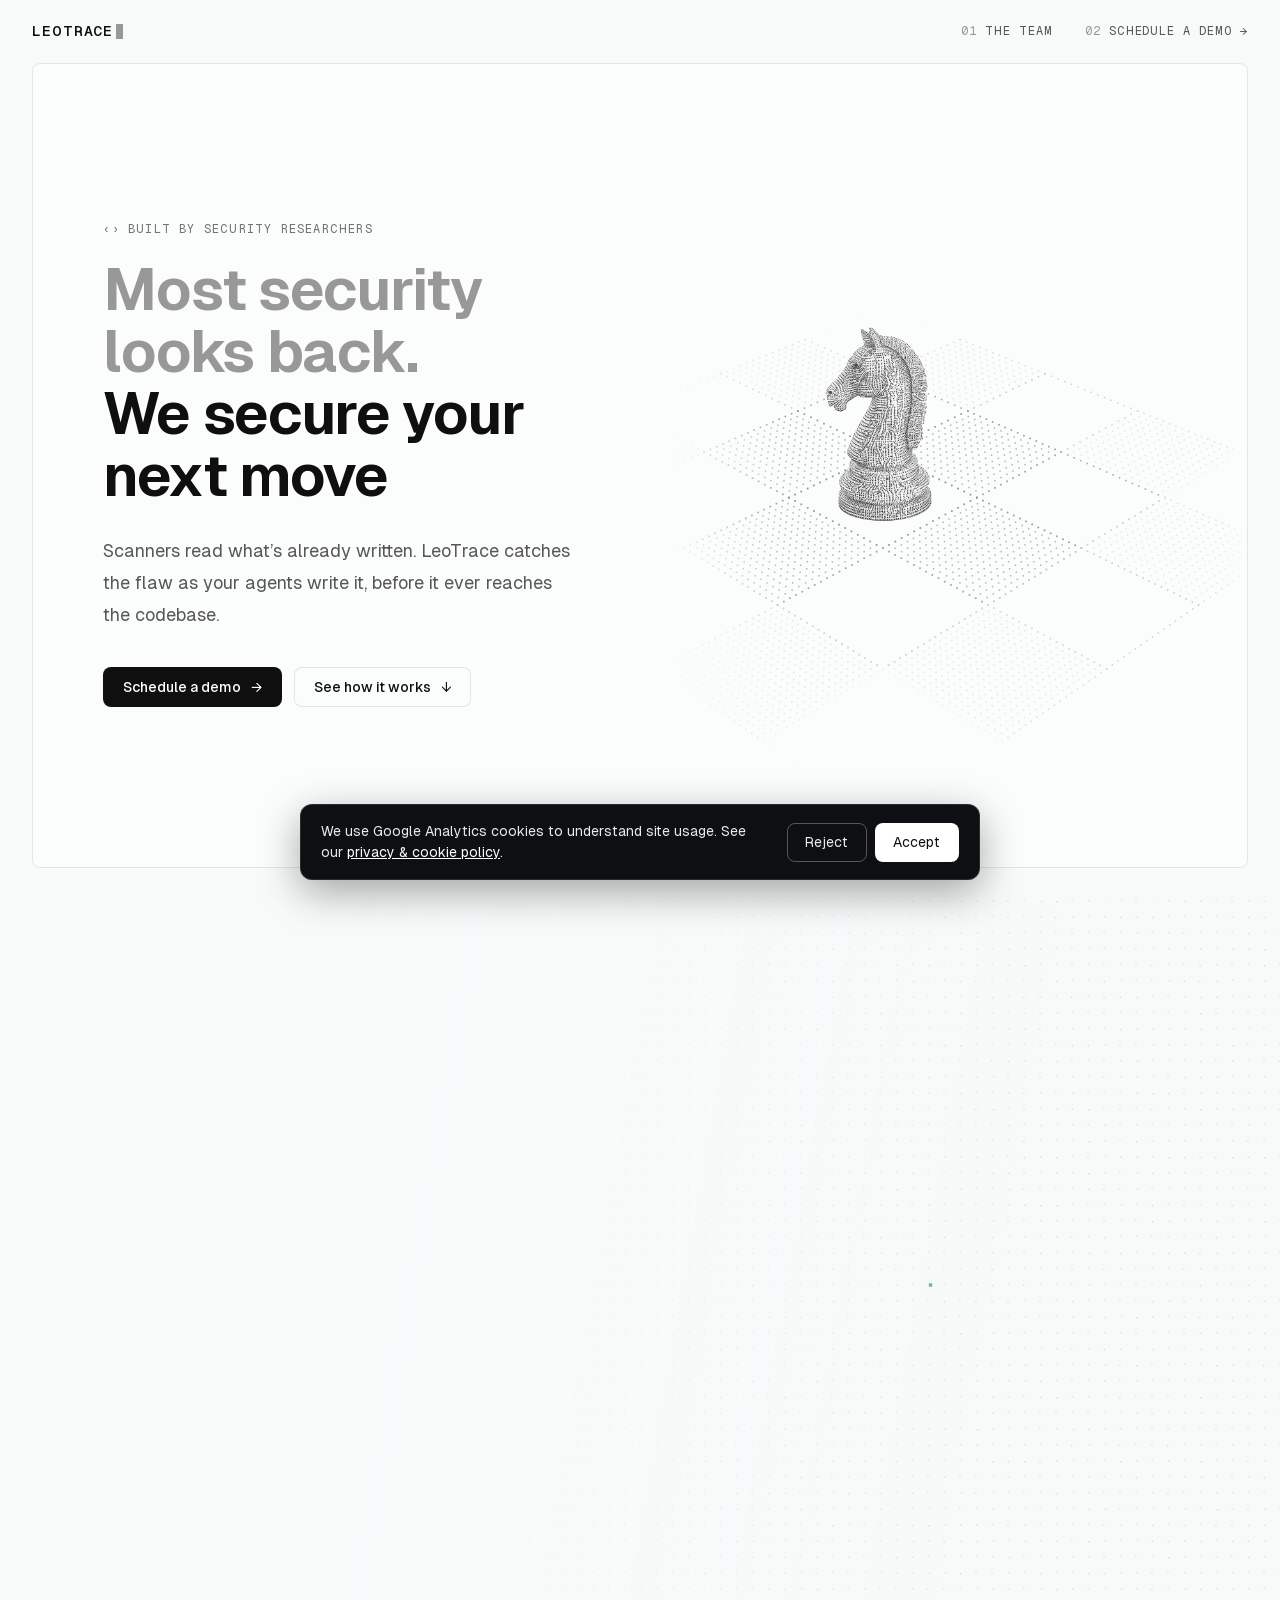
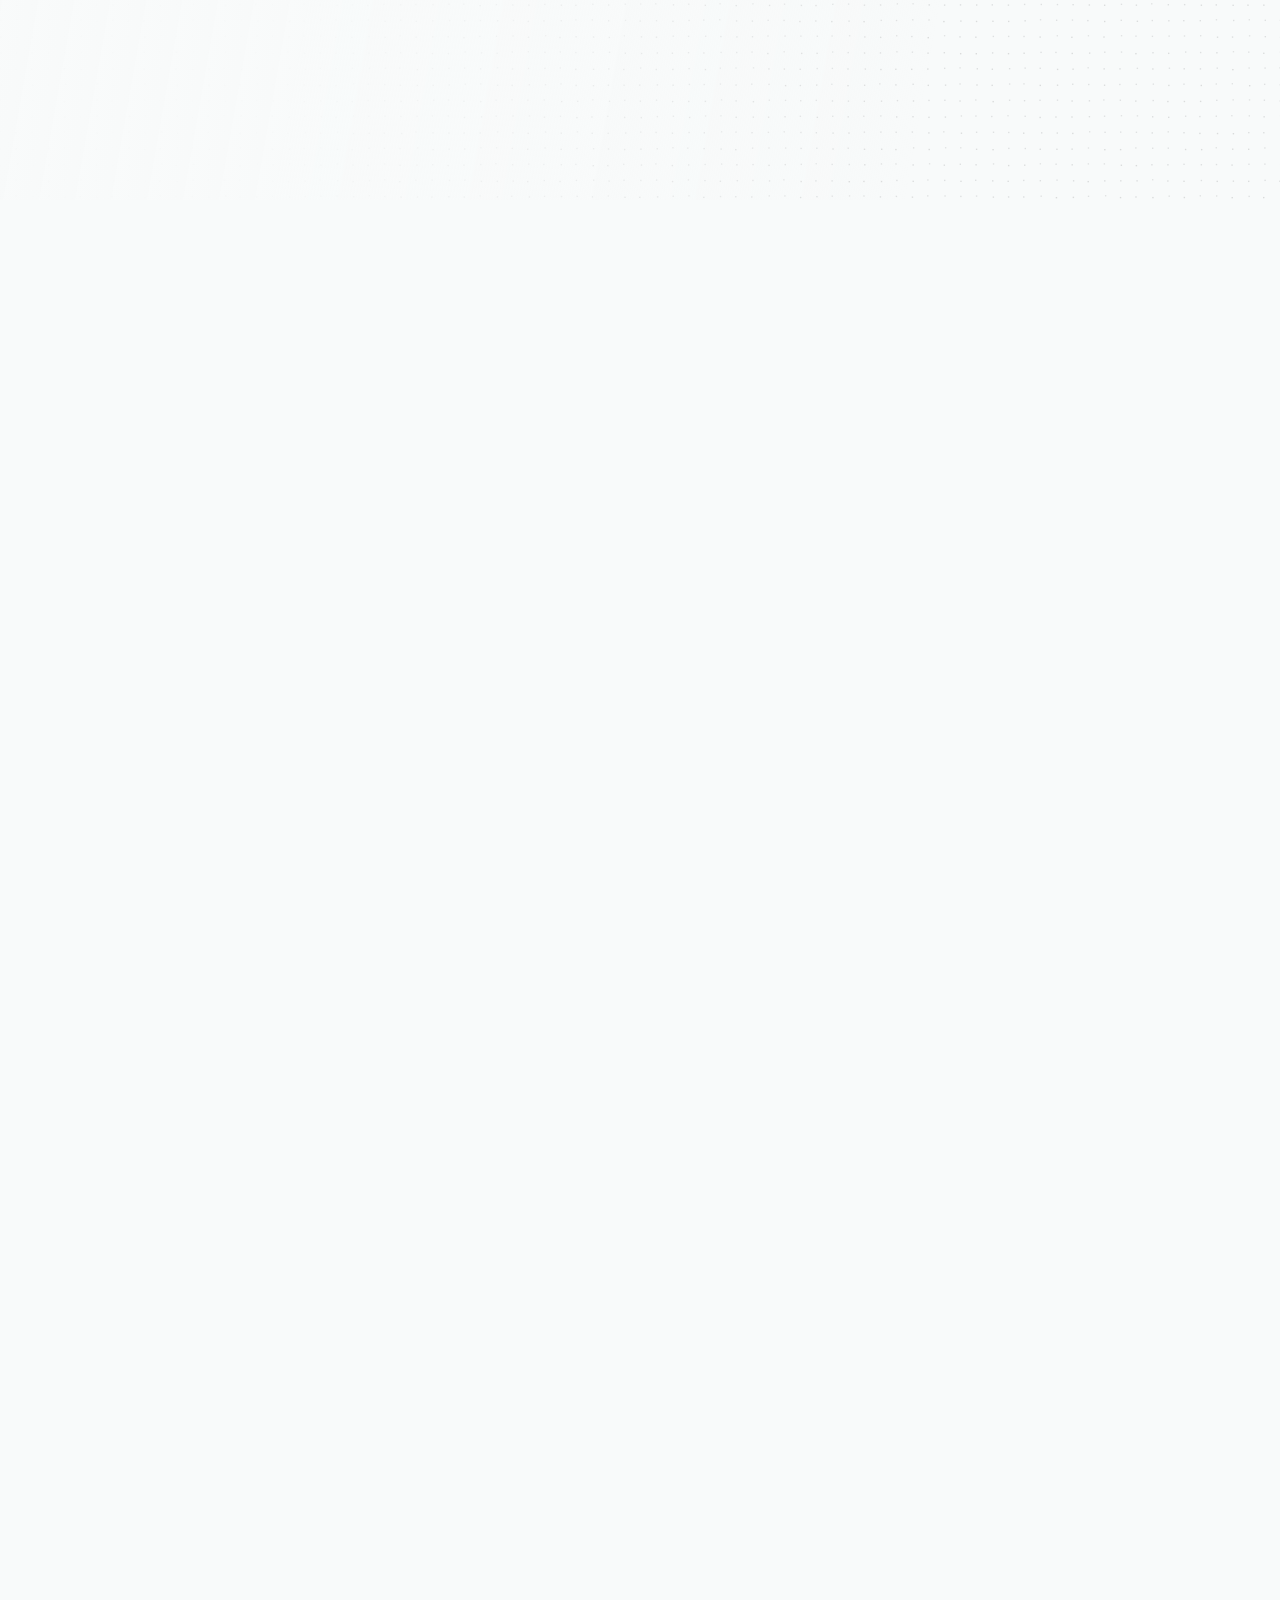
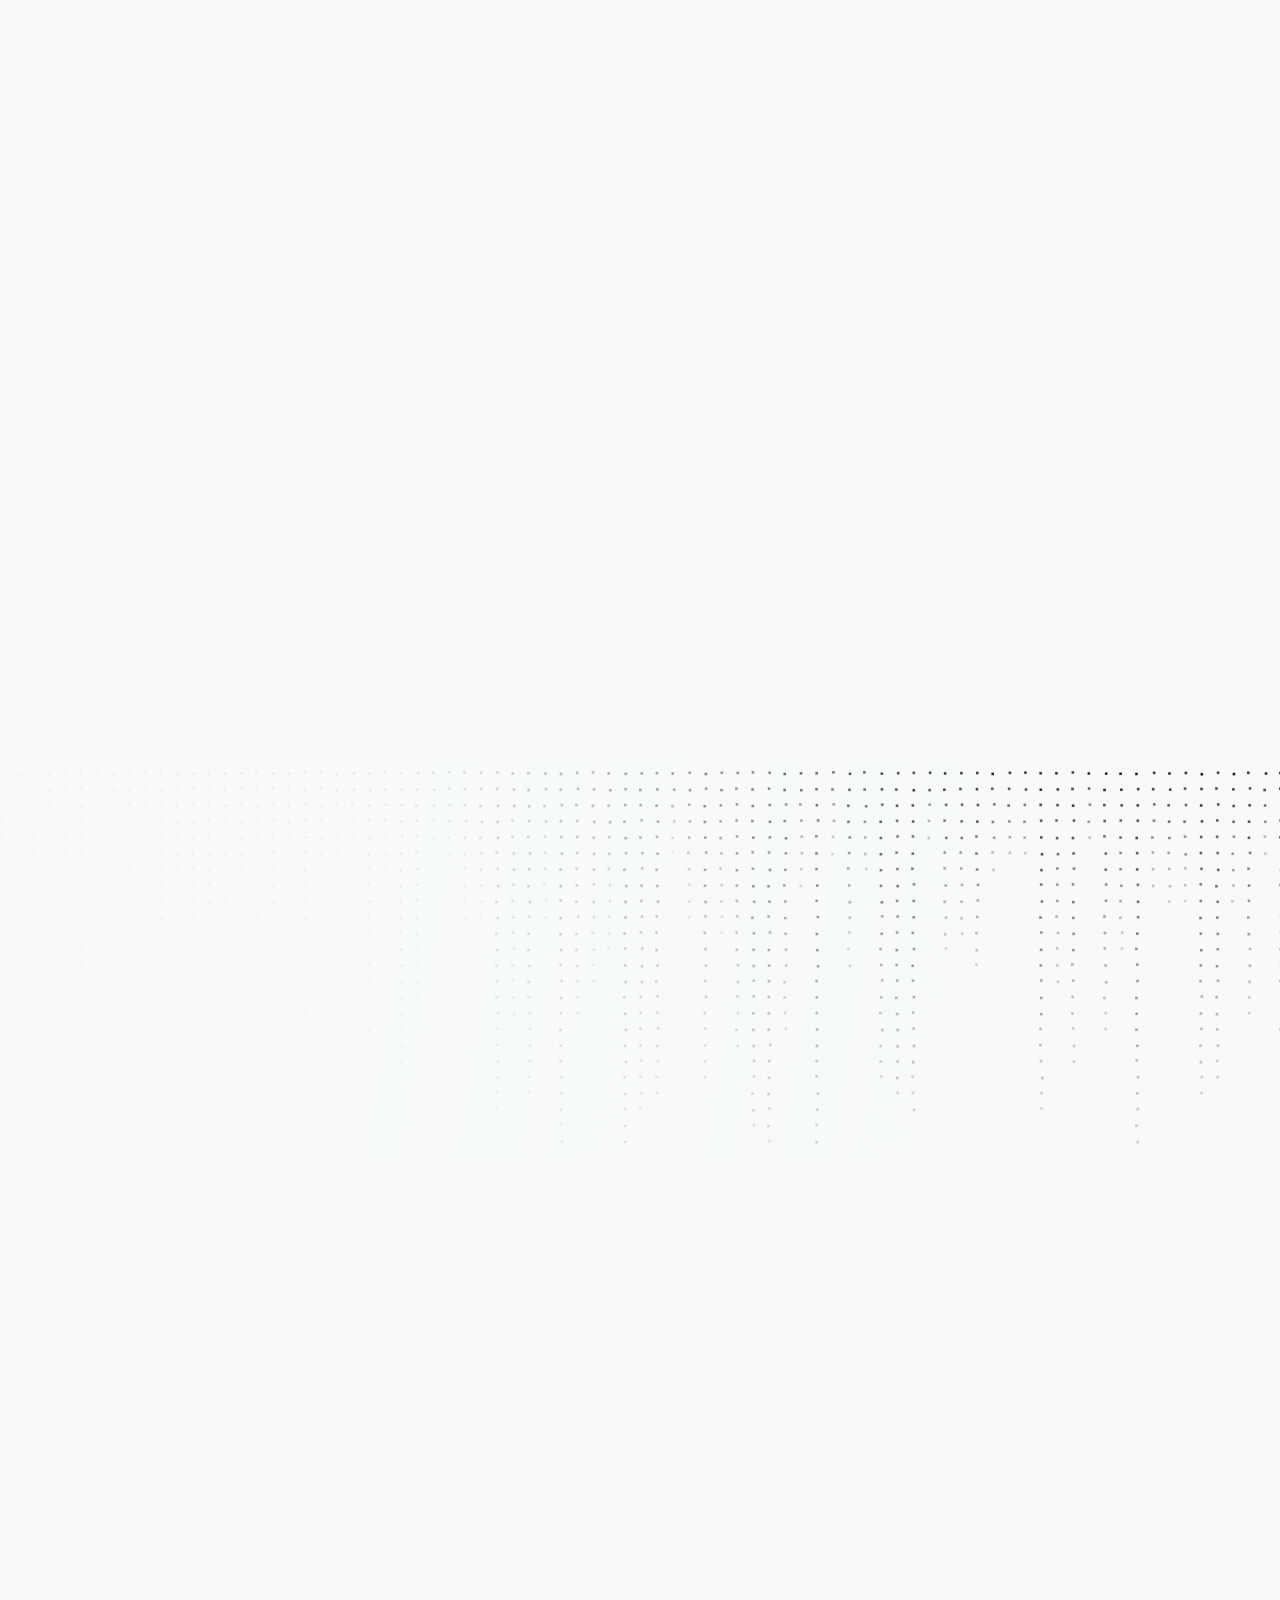
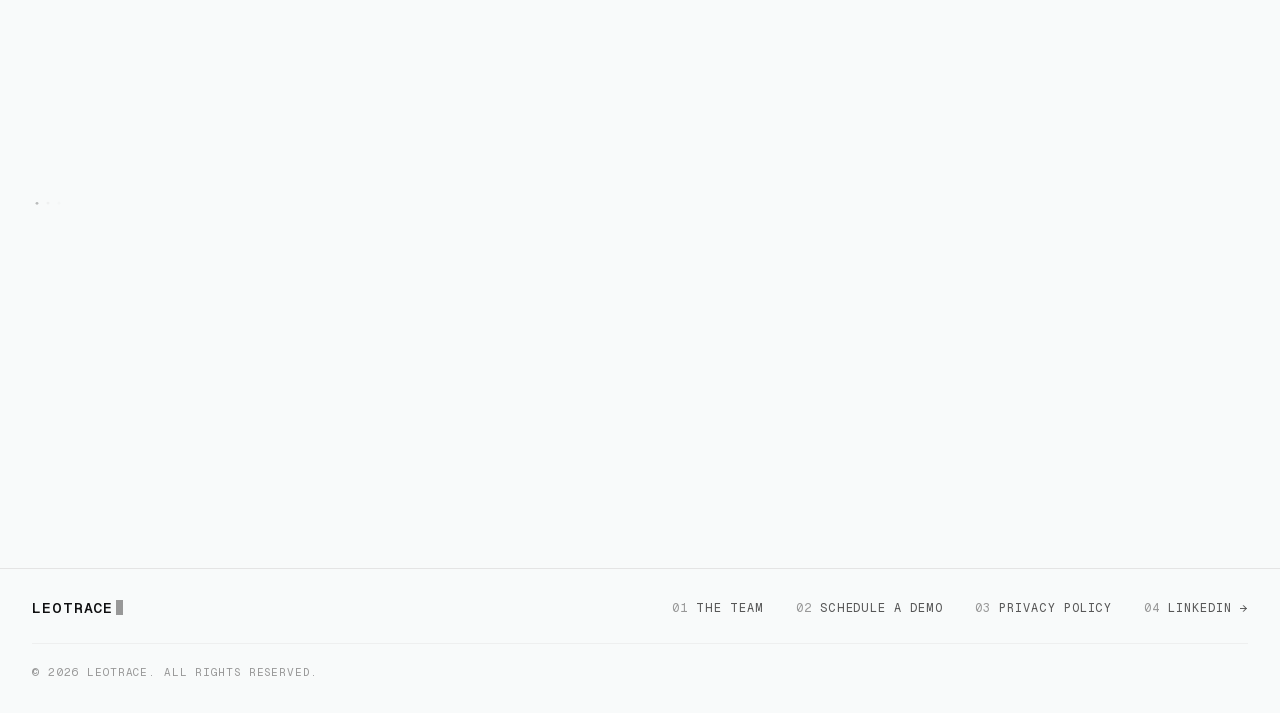
==== commit a590d042: "Mobile refinement: flex titles, fix hero canvas, right-align burger Targeted mobile-only fixes (all " ====
--- a/index.html
+++ b/index.html
@@ -9,11 +9,11 @@
   <title>LeoTrace — We secure your next move</title>
   <meta name="description" content="Scanners read what's already written. LeoTrace catches the flaw as your agents write it, before it ever reaches the codebase.">
   <link rel="icon" href="assets/favicon.svg" type="image/svg+xml">
-  <link rel="stylesheet" href="css/styles.css?v=42">
+  <link rel="stylesheet" href="css/styles.css?v=44">
   <!-- Cookie consent (gates Google Analytics until opt-in) -->
-  <link rel="stylesheet" href="/css/consent.css?v=42">
-  <script src="/js/consent.js?v=42" defer></script>
-  <script type="module" src="js/main.js?v=42"></script>
+  <link rel="stylesheet" href="/css/consent.css?v=44">
+  <script src="/js/consent.js?v=44" defer></script>
+  <script type="module" src="js/main.js?v=44"></script>
 </head>
 <body id="top">
 
--- a/css/styles.css
+++ b/css/styles.css
@@ -880,13 +880,20 @@
     --nav-h: 72px; /* burger row: 32px + 20px padding ×2 */
   }
 
-  /* logo + left-aligned hamburger */
+  /* wordmark left, hamburger right */
   .nav {
-    justify-content: flex-start;
+    justify-content: space-between;
     gap: 16px;
   }
 
-  .nav__burger { display: flex; }
+  /* burger is first in the DOM (for focus order); push it to the right edge */
+  .nav__burger {
+    display: flex;
+    order: 1;
+    width: 44px;
+    height: 44px;
+    margin: -6px 0; /* keep the 44px tap target without growing the bar height */
+  }
 
   .nav__menu {
     display: none;
@@ -940,7 +947,8 @@
     inset: auto;
     order: 2;
     width: 100%;
-    height: clamp(220px, 32svh, 320px);
+    /* a taller band so the board carries real weight below the copy */
+    height: clamp(300px, 42svh, 400px);
   }
 
   /* the desktop size is for the wide frame; on mobile the headline steps
@@ -1614,7 +1622,8 @@
 
   .demo-row__label { padding: 16px 24px 0; }
 
-  .demo-row__input { padding: 10px 24px 16px; }
+  /* 16px so iOS Safari doesn't auto-zoom the viewport on focus */
+  .demo-row__input { padding: 10px 24px 16px; font-size: 16px; }
 
   .demo-chips { padding: 4px 24px 16px; }
 
@@ -1872,3 +1881,31 @@
 
   .quote-card__count { font-size: 14px; }
 }
+
+/* ============================================================
+   Mobile copy rhythm (defined LAST so it wins source-order over
+   every per-element base rule above). Desktop caps line-length in
+   `ch`/`em` and pins some line-heights in px to tune specific line
+   breaks in a wide column; on a phone those force early wraps and
+   airy, uneven gaps. Here copy spans the full content width and
+   breathes on a relative line-height. All mobile-scoped — desktop
+   keeps its exact values.
+   ============================================================ */
+@media (max-width: 820px) {
+  .hero .display,
+  .hero__sub,
+  .results .heading,
+  .results__proof,
+  .cta__sub,
+  .figure__label,
+  .figure__caps,
+  .team .display,
+  .pivot__line { max-width: none; }
+
+  .lead,
+  .results__body,
+  .privacy-lead { line-height: 1.5; }
+
+  .clause__text p,
+  .clause__text ul { line-height: 1.55; }
+}
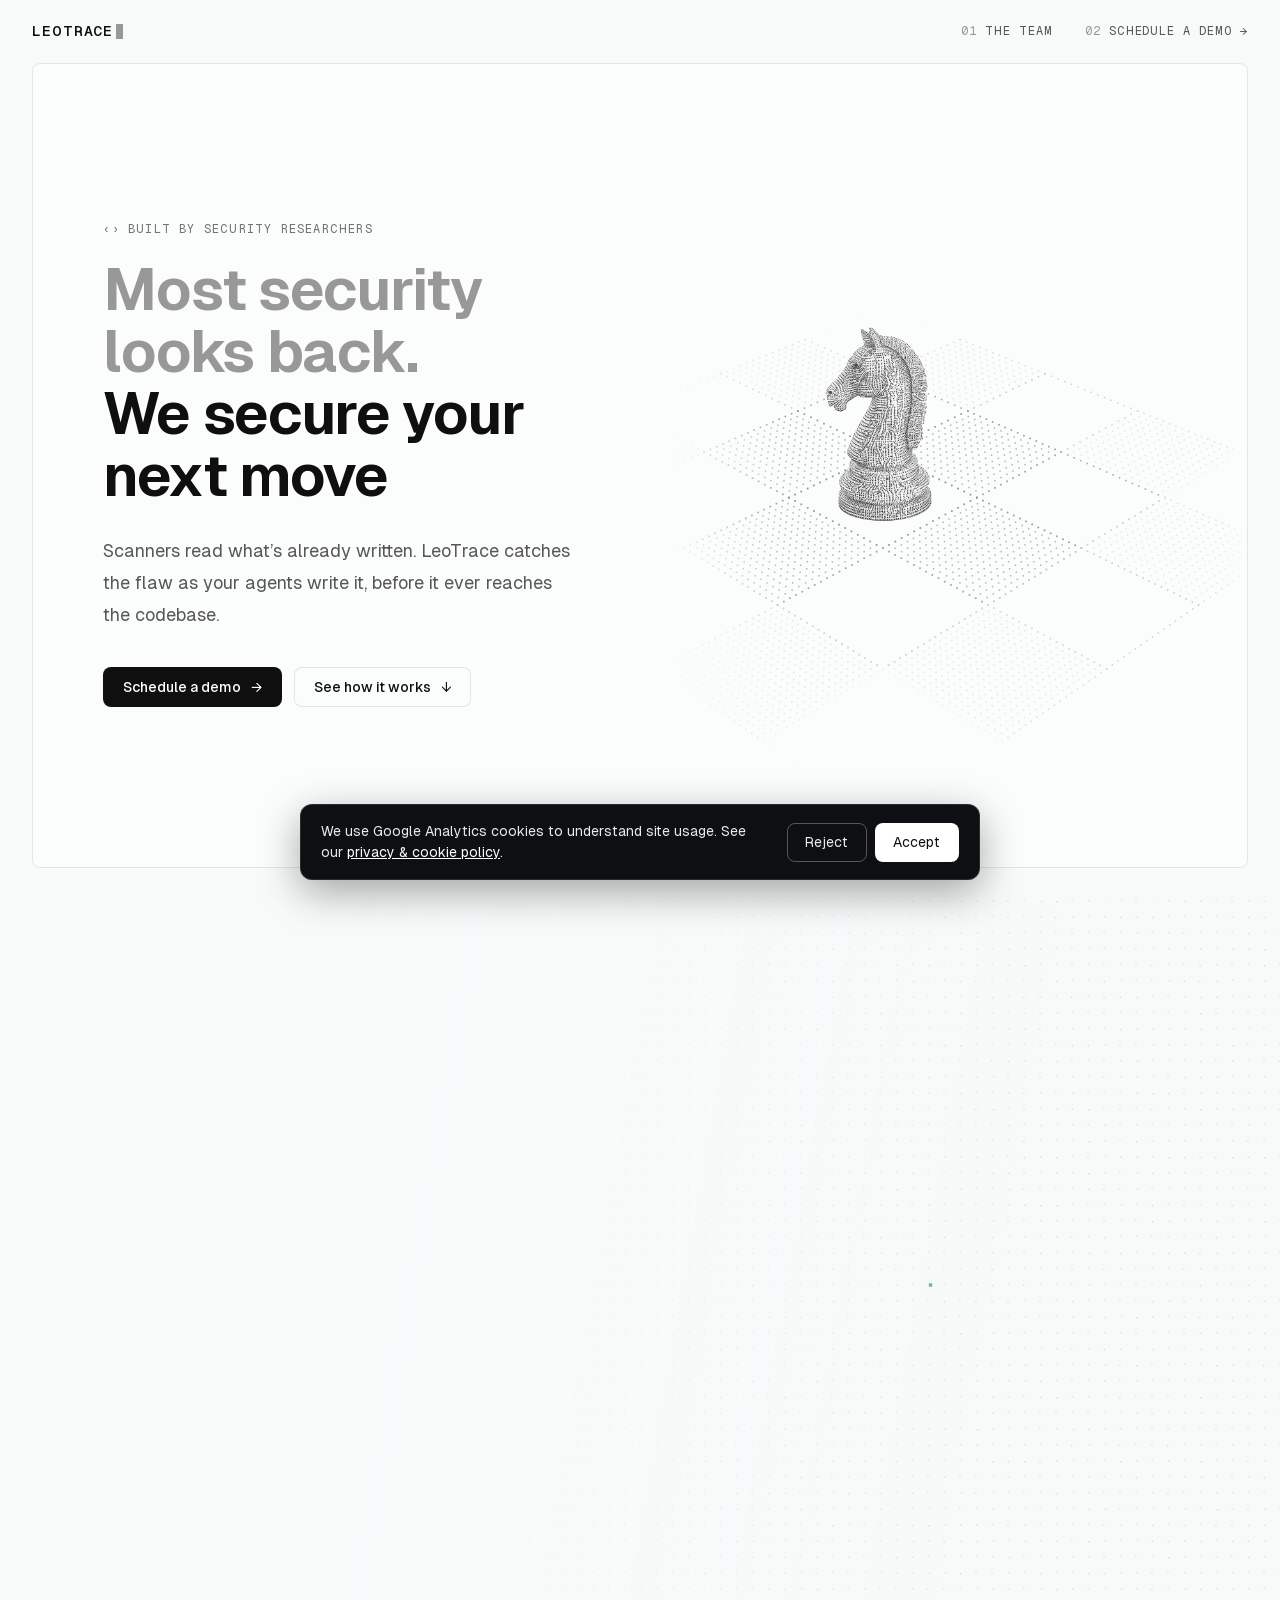
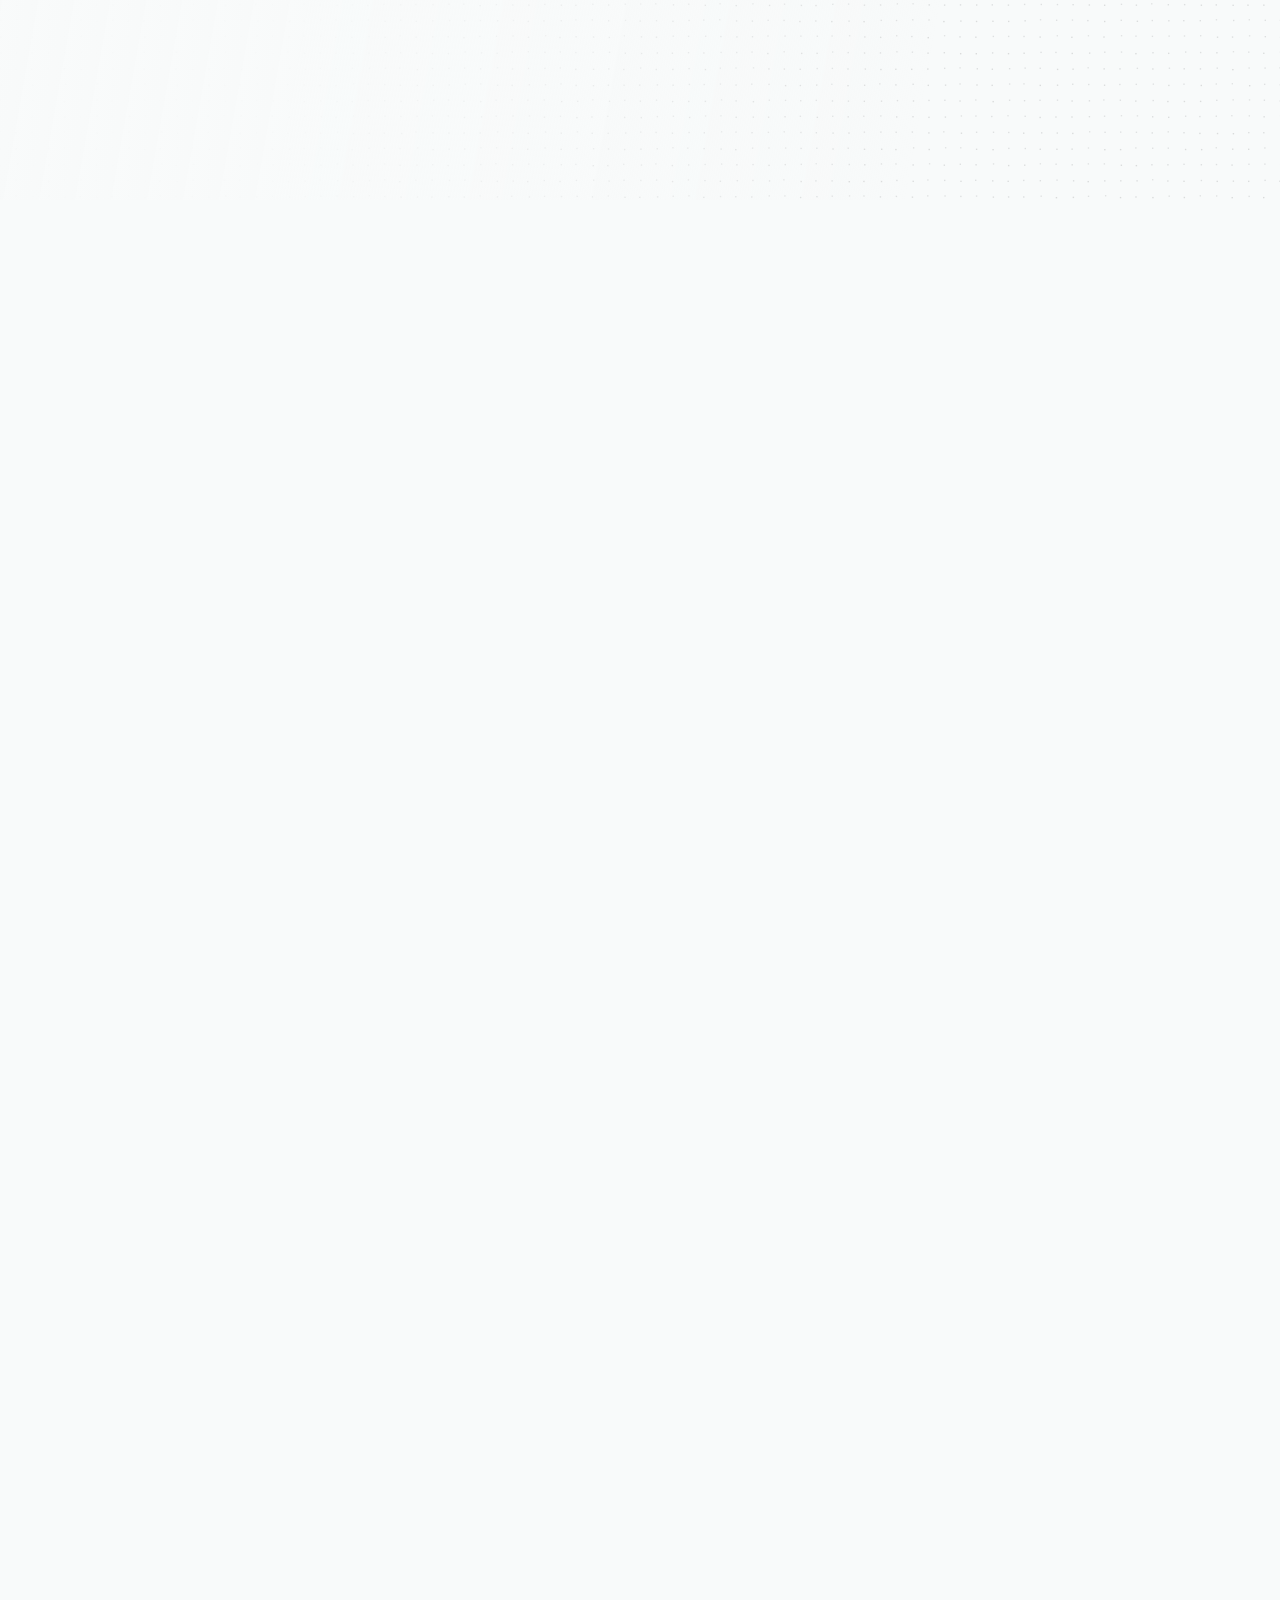
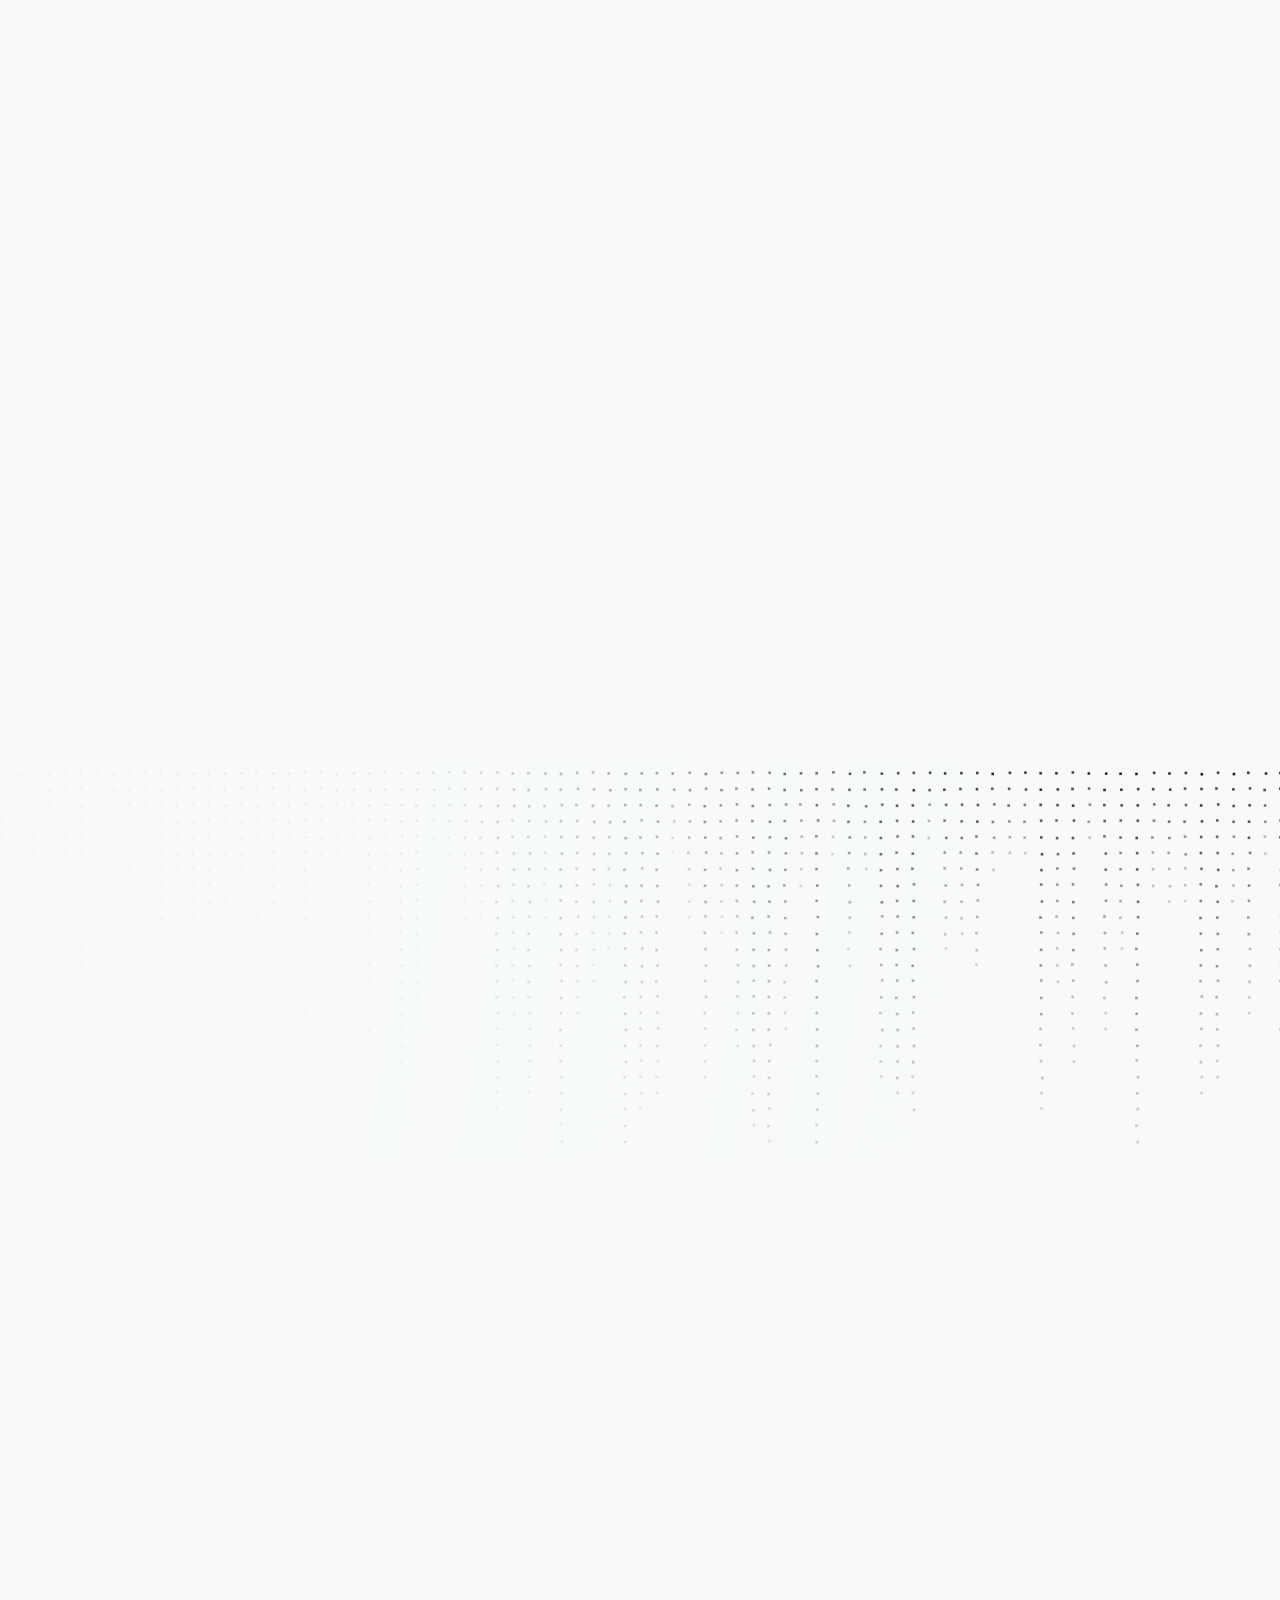
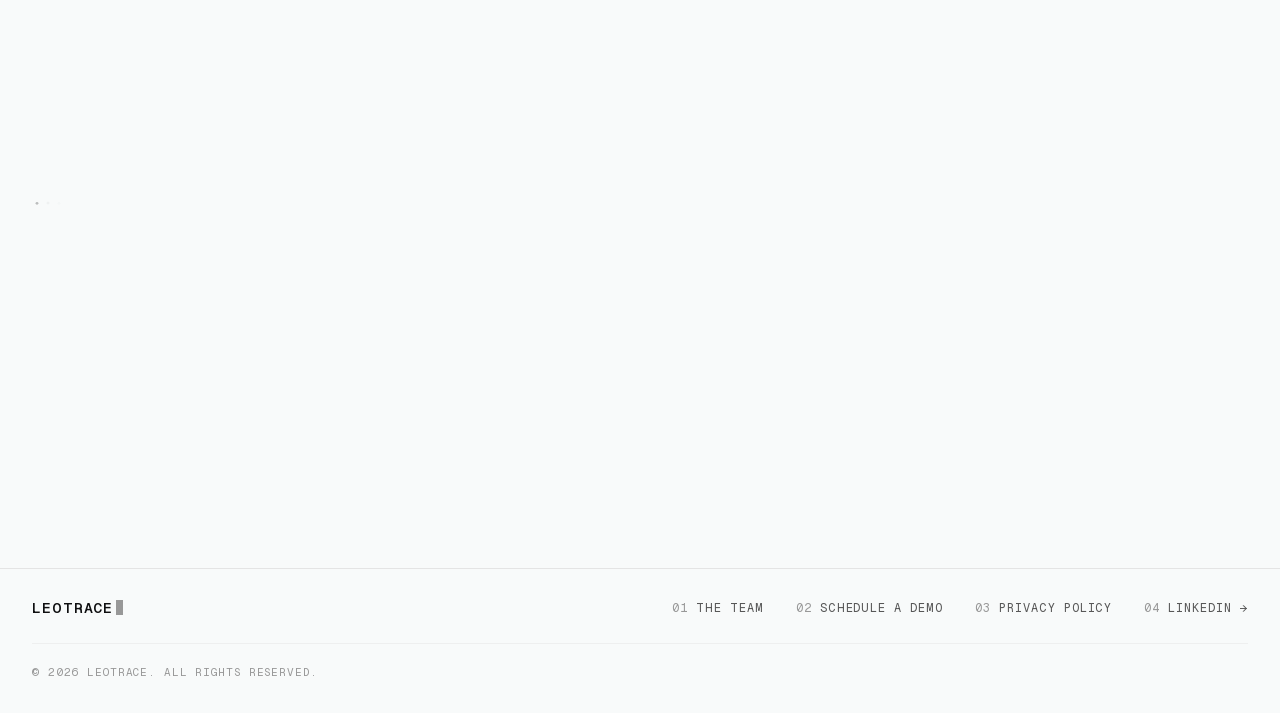
==== commit 690d6ff5: "Add SEO essentials: sitemap, robots.txt, canonical + OG tags Enables Google indexing: sitemap.xml li" ====
--- a/index.html
+++ b/index.html
@@ -8,6 +8,13 @@
         content="default-src 'none'; script-src 'self' https://www.googletagmanager.com; style-src 'self'; img-src 'self' https://www.googletagmanager.com https://*.google-analytics.com; font-src 'self'; connect-src 'self' https://*.google-analytics.com https://*.analytics.google.com https://www.googletagmanager.com; base-uri 'none'; form-action 'none'">
   <title>LeoTrace — We secure your next move</title>
   <meta name="description" content="Scanners read what's already written. LeoTrace catches the flaw as your agents write it, before it ever reaches the codebase.">
+  <link rel="canonical" href="https://leotrace.io/">
+  <meta property="og:type" content="website">
+  <meta property="og:url" content="https://leotrace.io/">
+  <meta property="og:title" content="LeoTrace — We secure your next move">
+  <meta property="og:description" content="Scanners read what's already written. LeoTrace catches the flaw as your agents write it, before it ever reaches the codebase.">
+  <meta property="og:image" content="https://leotrace.io/assets/favicon.svg">
+  <meta name="twitter:card" content="summary">
   <link rel="icon" href="assets/favicon.svg" type="image/svg+xml">
   <link rel="stylesheet" href="css/styles.css?v=44">
   <!-- Cookie consent (gates Google Analytics until opt-in) -->
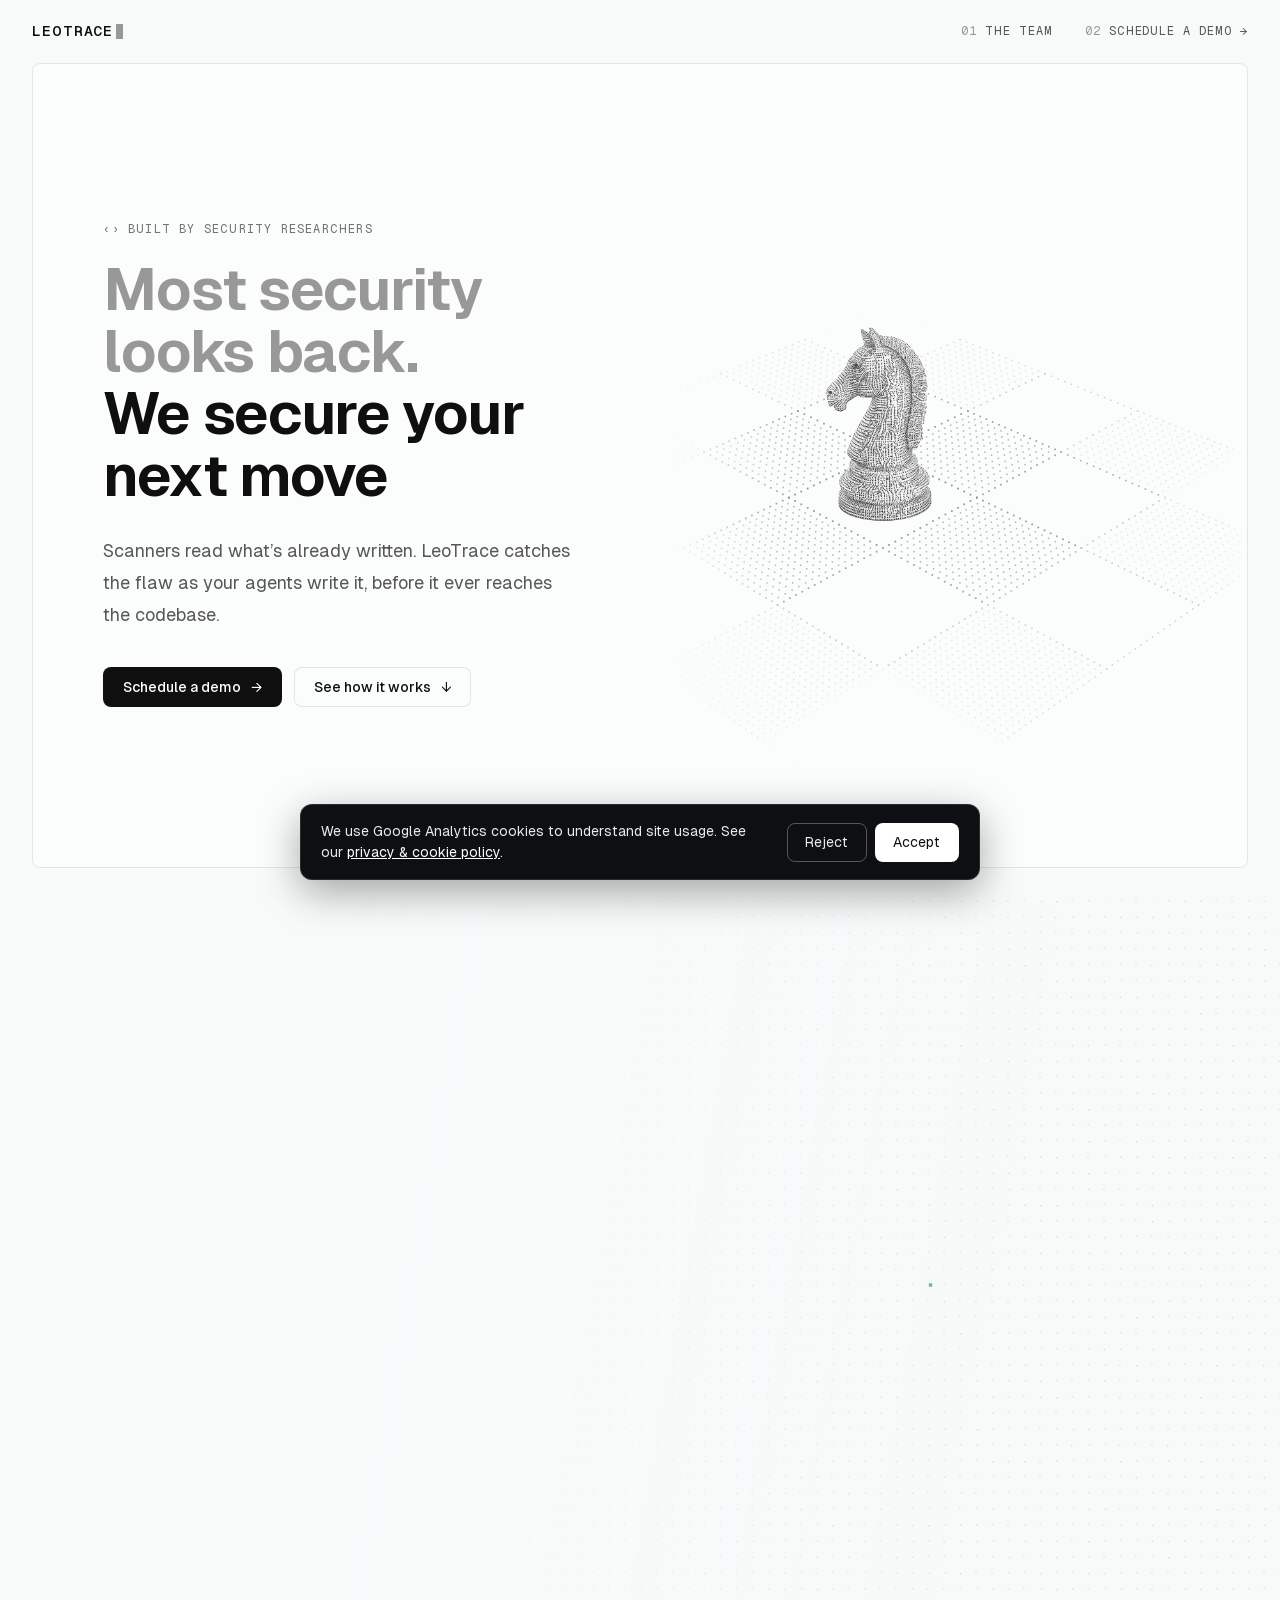
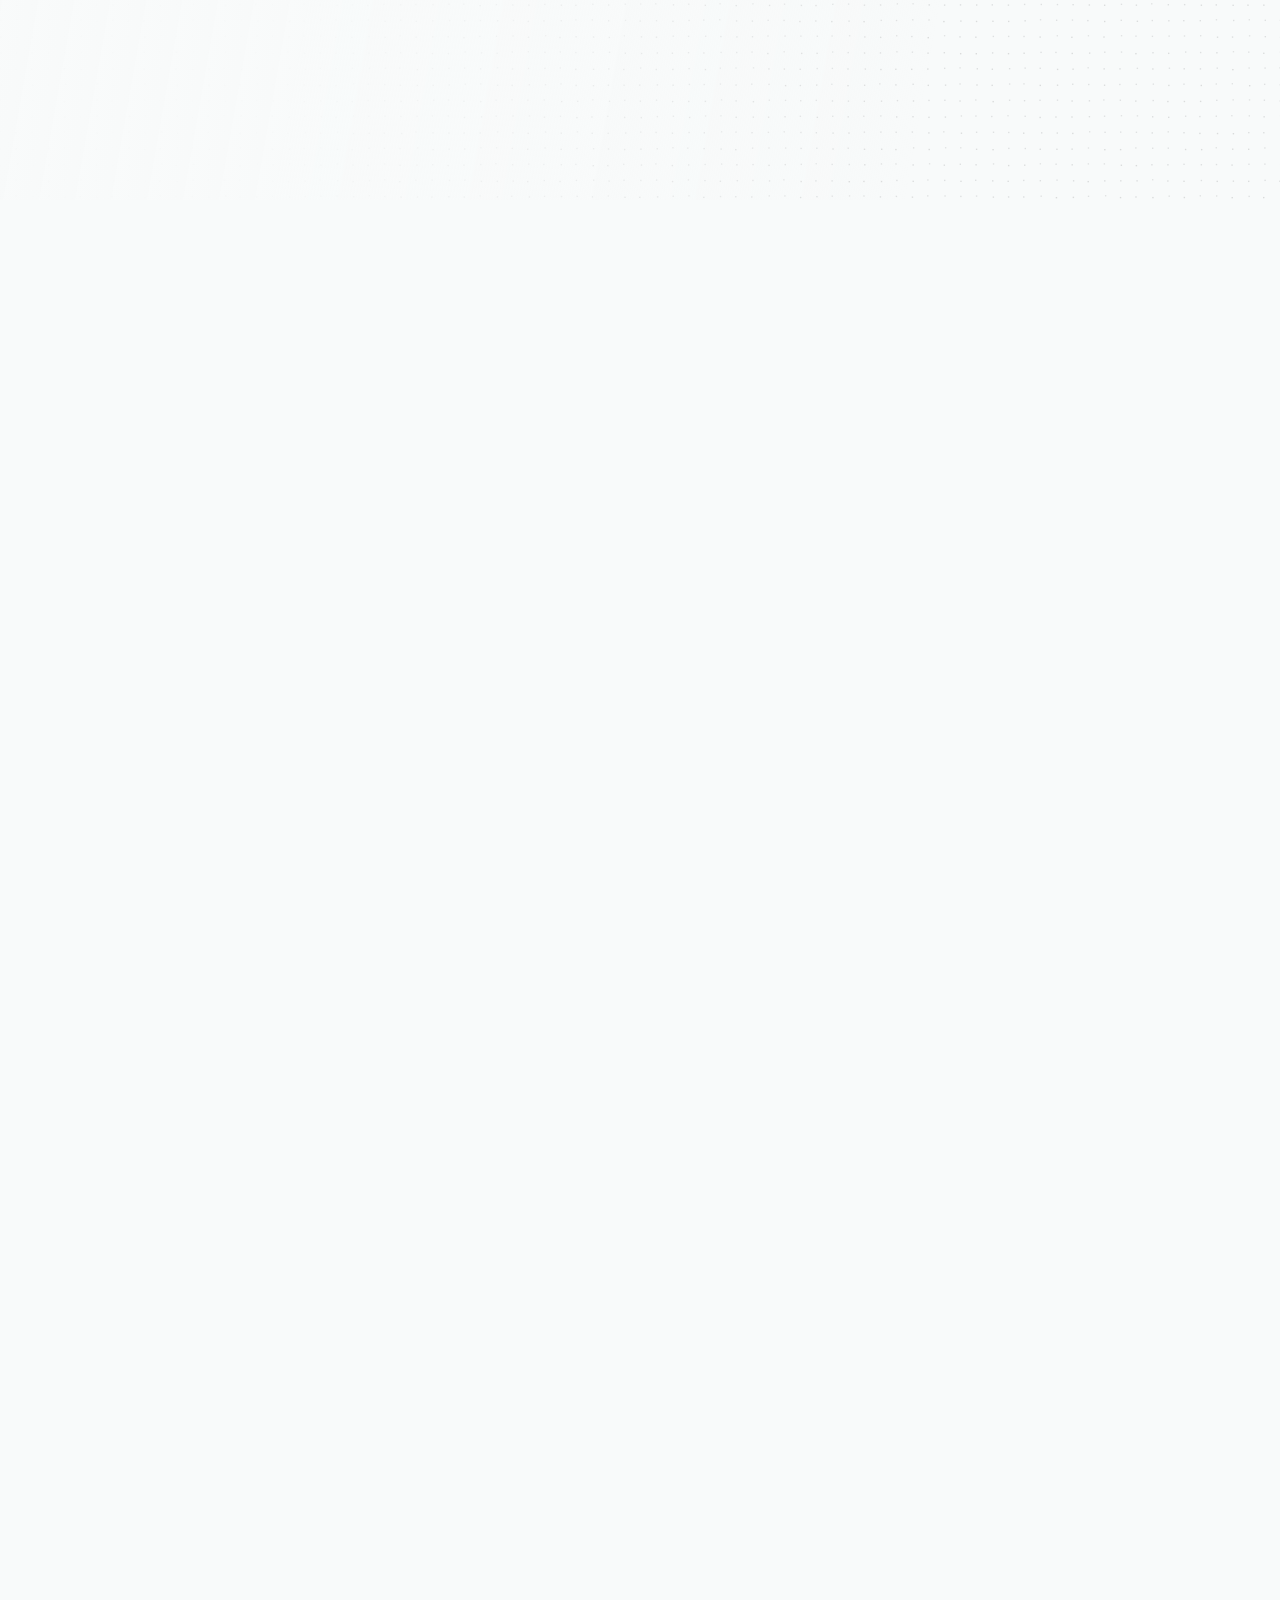
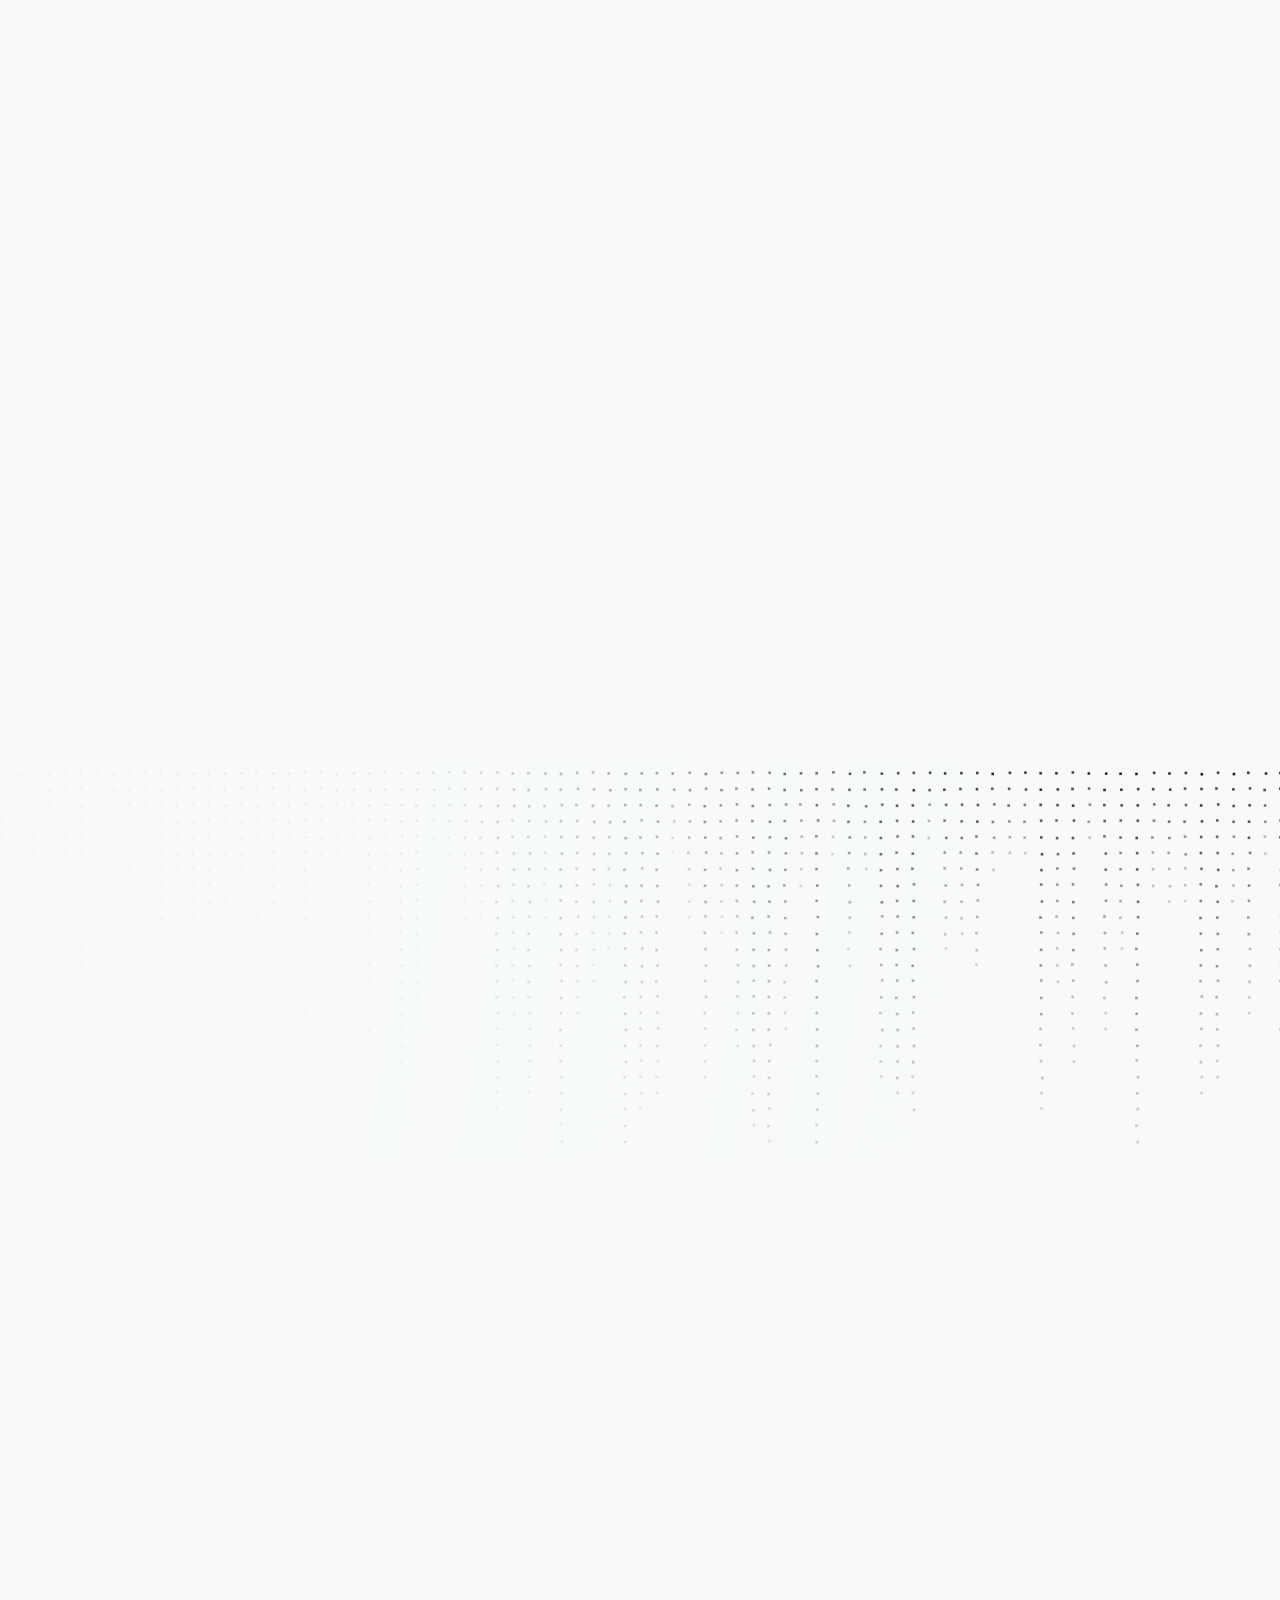
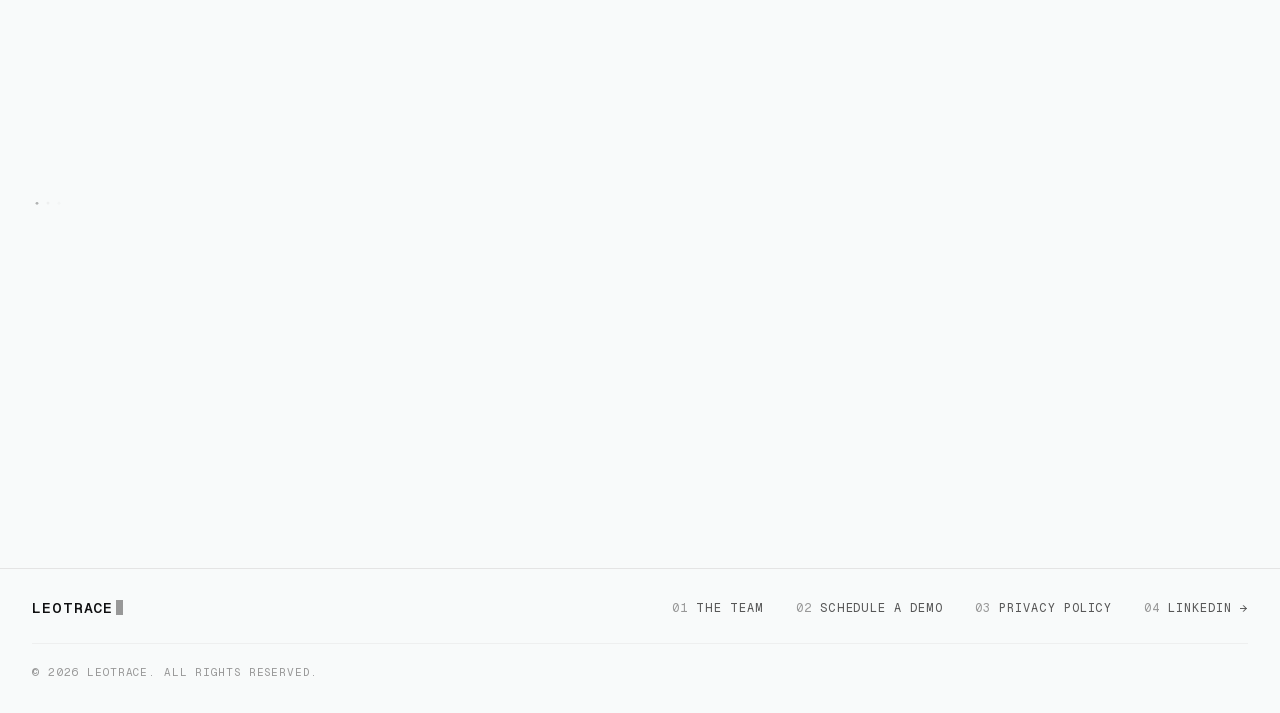
==== commit 51ac1099: "Adopt the LT mark favicons with light/dark variants Replace the placeholder SVG favicon with the LT " ====
--- a/index.html
+++ b/index.html
@@ -13,9 +13,10 @@
   <meta property="og:url" content="https://leotrace.io/">
   <meta property="og:title" content="LeoTrace — We secure your next move">
   <meta property="og:description" content="Scanners read what's already written. LeoTrace catches the flaw as your agents write it, before it ever reaches the codebase.">
-  <meta property="og:image" content="https://leotrace.io/assets/favicon.svg">
+  <meta property="og:image" content="https://leotrace.io/assets/favicon-light.png">
   <meta name="twitter:card" content="summary">
-  <link rel="icon" href="assets/favicon.svg" type="image/svg+xml">
+  <link rel="icon" href="assets/favicon-light.png" type="image/png" media="(prefers-color-scheme: light)">
+  <link rel="icon" href="assets/favicon-dark.png" type="image/png" media="(prefers-color-scheme: dark)">
   <link rel="stylesheet" href="css/styles.css?v=44">
   <!-- Cookie consent (gates Google Analytics until opt-in) -->
   <link rel="stylesheet" href="/css/consent.css?v=44">
